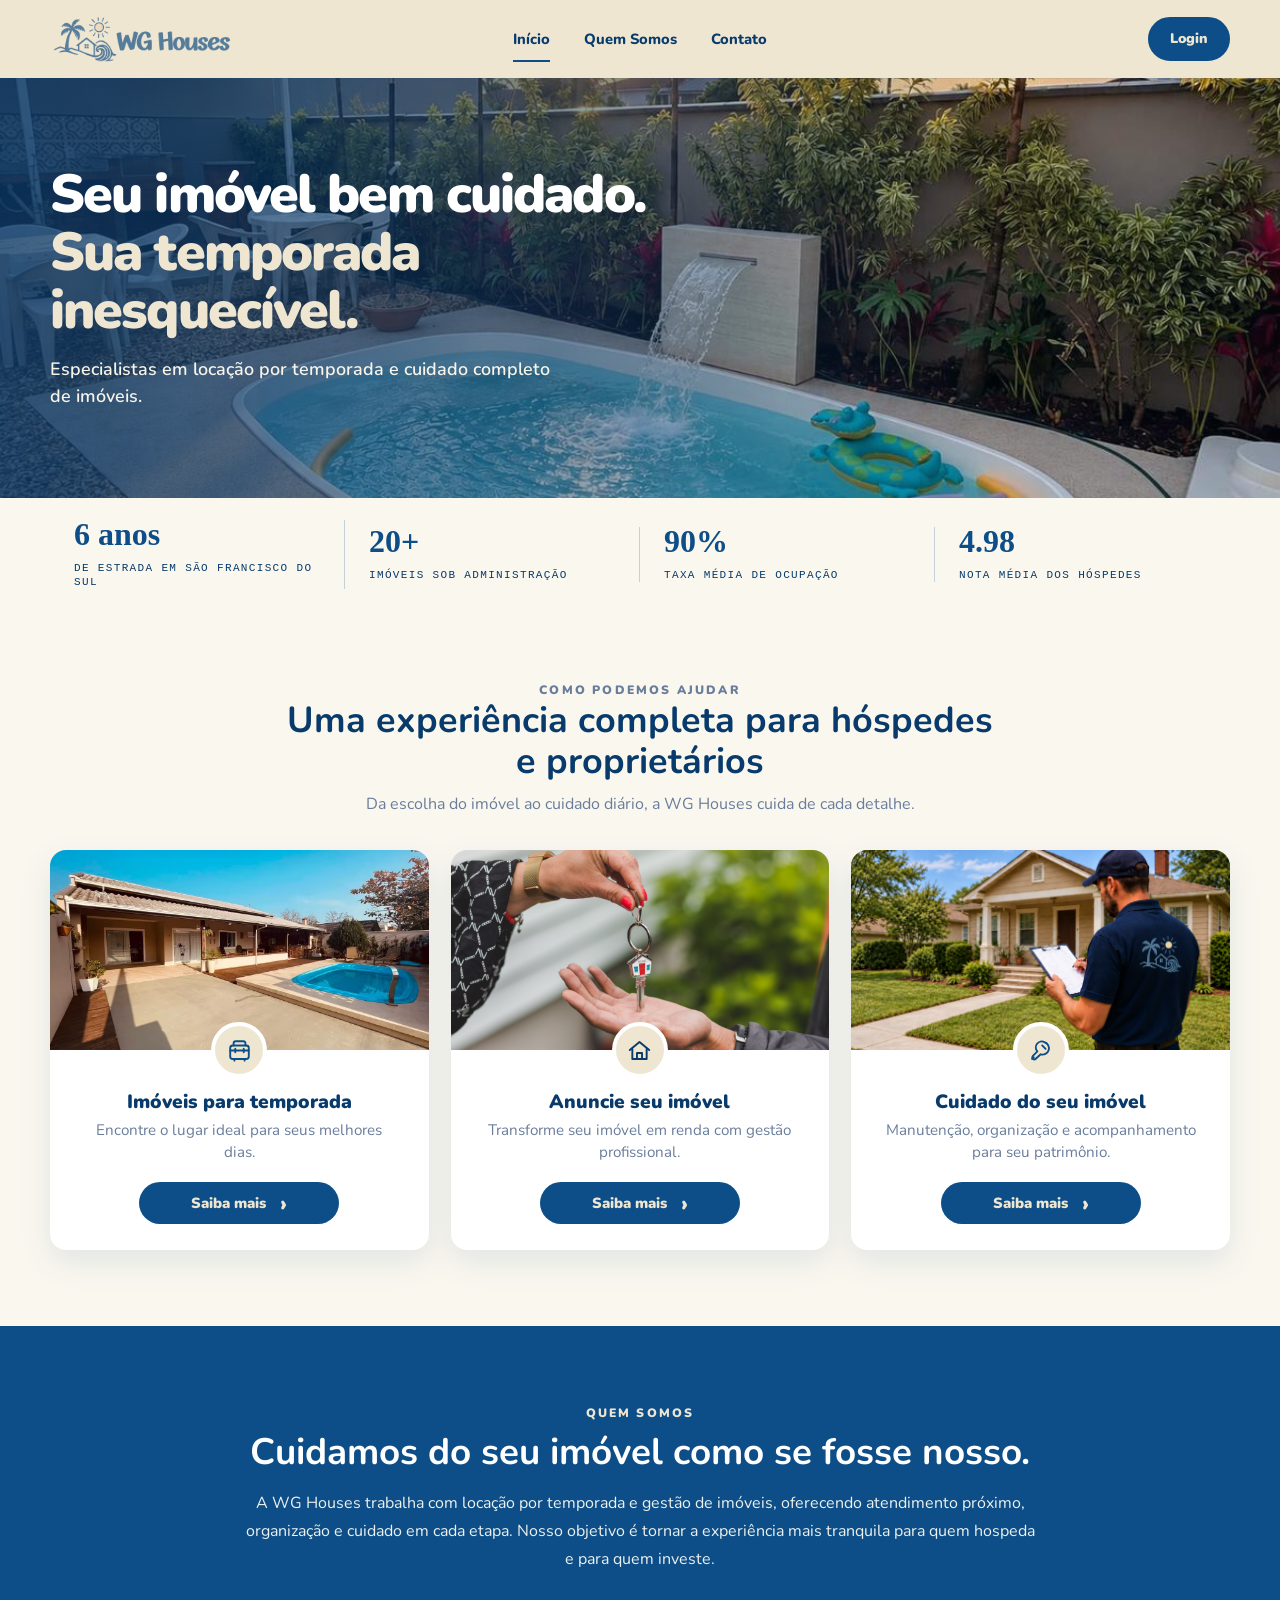
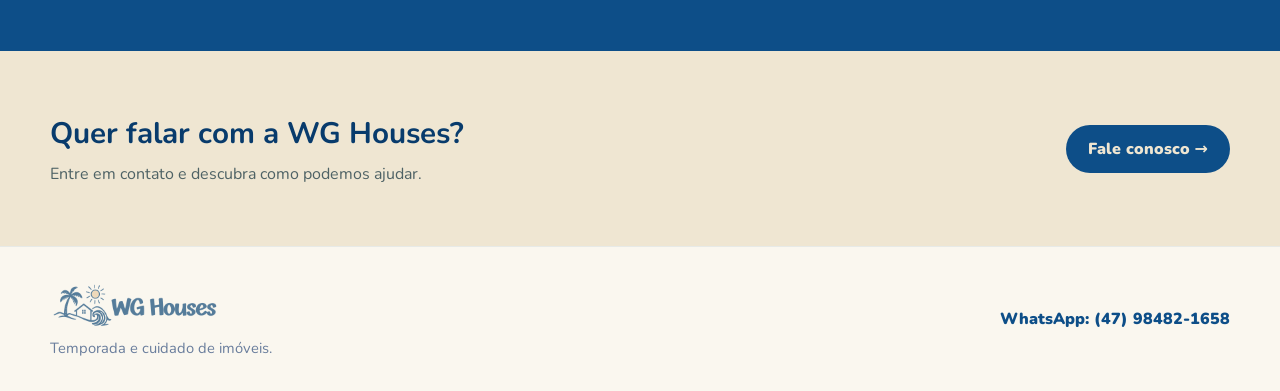
==== index.html @ 17100e2c "Ajusta indicadores da página inicial" ====
<!doctype html>
<html lang="pt-BR">
<head>
<meta charset="utf-8"><meta name="viewport" content="width=device-width, initial-scale=1">
<title>WG Houses | Temporada e cuidado de imóveis</title>
<meta name="description" content="Imóveis para temporada, gestão de locação e cuidado completo do seu imóvel.">
<link rel="icon" href="images/logo/favicon.png" type="image/png">
<link rel="preconnect" href="https://fonts.googleapis.com"><link rel="preconnect" href="https://fonts.gstatic.com" crossorigin>
<link href="https://fonts.googleapis.com/css2?family=Nunito:wght@400;600;700;800;900&display=swap" rel="stylesheet">
<style>
:root{--blue:#0d4e88;--blue-dark:#083b6c;--sand:#EFE6D2;--cream:#FAF7EF;--ink:#173552;--muted:#697d9c;--white:#fff;--header-h:78px;--wrap:1180px;--shadow:0 12px 32px rgba(13,78,136,.10)}
*{box-sizing:border-box}html{scroll-behavior:smooth;scroll-padding-top:var(--header-h)}body{margin:0;overflow-x:hidden;color:var(--ink);font-family:"Nunito",system-ui,sans-serif;font-size:16px;line-height:1.5;background:var(--cream)}a{color:inherit}img{max-width:100%}.wrap{width:min(var(--wrap),calc(100% - 48px));margin-inline:auto}
.header{position:fixed;inset:0 0 auto;z-index:50;height:var(--header-h);background:var(--sand);box-shadow:0 1px 0 rgba(13,78,136,.08)}.header-inner{height:100%;display:grid;grid-template-columns:1fr auto 1fr;align-items:center;gap:24px}.brand{display:inline-flex;align-items:center;width:190px;height:56px}.brand img{width:100%;height:100%;object-fit:contain;object-position:left center}.nav{height:100%;display:flex;align-items:center;gap:34px;font-size:.92rem;font-weight:800;color:var(--blue-dark)}.nav a{position:relative;display:flex;align-items:center;height:100%;text-decoration:none;white-space:nowrap}.nav a::after{content:"";position:absolute;left:50%;right:50%;bottom:16px;height:2px;background:var(--blue);transition:.25s ease}.nav a:hover::after,.nav a.active::after{left:0;right:0}.nav .nav-login{display:none}.login-link{justify-self:end;color:var(--sand);background:var(--blue);font-size:.88rem;font-weight:900;text-decoration:none;padding:9px 20px;border:2px solid var(--blue);border-radius:999px}.login-link:hover{background:var(--blue-dark);transform:translateY(-1px)}.menu-toggle{display:none;border:0;background:transparent;padding:10px}.menu-toggle span{display:block;width:24px;height:3px;margin:5px;border-radius:2px;background:var(--blue)}main{padding-top:var(--header-h)}
.hero{position:relative;min-height:420px;display:flex;align-items:center;background:url('images/home/hero-piscina.jpeg') center 55%/cover no-repeat}.hero-overlay{position:absolute;inset:0;background:linear-gradient(90deg,rgba(8,59,108,.78) 0%,rgba(8,59,108,.50) 42%,rgba(8,59,108,.08) 78%)}.hero-content{position:relative;z-index:1;padding:72px 0;color:var(--white)}.hero h1{margin:0;max-width:620px;font-size:clamp(2rem,1.35rem + 2.5vw,3.35rem);line-height:1.08;letter-spacing:-.035em;font-weight:900}.hero h1 span{color:var(--sand)}.hero p{margin:16px 0 0;max-width:510px;font-size:clamp(1rem,.92rem + .25vw,1.12rem);font-weight:600;color:#f8f4ea}
.stats{position:relative;z-index:2;background:var(--cream);color:var(--blue)}.stats-inner{display:grid;grid-template-columns:repeat(4,1fr);align-items:center}.stat{position:relative;padding:20px 24px 18px;text-align:left}.stat:not(:last-child)::after{content:"";position:absolute;right:0;top:22px;bottom:18px;width:1px;background:rgba(13,78,136,.22)}.stat strong{display:block;color:var(--blue);font-family:Georgia,serif;font-size:2rem;line-height:1.05}.stat span{display:block;margin-top:9px;color:var(--blue-dark);font-family:monospace;font-size:.69rem;line-height:1.3;letter-spacing:.12em;text-transform:uppercase}
.services{padding:64px 0 76px;background:var(--cream)}.section-heading{text-align:center;max-width:720px;margin:0 auto 34px}.eyebrow{margin:0 0 8px;color:var(--blue);font-size:.76rem;font-weight:900;text-transform:uppercase;letter-spacing:.18em}.section-heading h2{margin:0;color:var(--blue-dark);font-size:clamp(1.65rem,1.2rem + 1.4vw,2.25rem);line-height:1.15}.section-heading p{margin:10px auto 0;color:var(--muted);max-width:620px}.service-grid{display:grid;grid-template-columns:repeat(3,minmax(0,1fr));gap:22px}.service-card{position:relative;overflow:hidden;border-radius:16px;background:var(--white);box-shadow:var(--shadow);transition:.25s}.service-card:hover{transform:translateY(-4px);box-shadow:0 20px 48px rgba(13,78,136,.15)}.service-card>img{display:block;width:100%;height:200px;object-fit:cover}.service-icon{position:absolute;left:50%;top:200px;width:56px;height:56px;transform:translate(-50%,-50%);display:grid;place-items:center;color:var(--blue);background:var(--sand);border:4px solid var(--white);border-radius:50%}.service-icon.house{color:var(--blue-dark)}.service-icon svg{width:27px;height:27px;fill:none;stroke:currentColor;stroke-width:2.25;stroke-linecap:round;stroke-linejoin:round}.service-body{padding:40px 24px 26px;text-align:center}.service-body h3{margin:0 0 6px;color:var(--blue-dark);font-size:1.2rem;line-height:1.25;font-weight:900}.service-body p{min-height:44px;margin:0 auto 18px;max-width:320px;color:var(--muted);font-size:.95rem;line-height:1.4}.service-body a{width:min(200px,100%);margin:auto;display:flex;justify-content:center;align-items:center;gap:14px;padding:10px 20px;border-radius:999px;background:var(--blue);color:var(--sand);font-size:.92rem;font-weight:900;text-decoration:none}.service-body a:hover{background:var(--blue-dark)}.service-body a span{font-size:1.4rem;line-height:.7}
.about{padding:78px 0;background:var(--blue);color:var(--white)}.about-inner{width:min(800px,calc(100% - 48px));margin:auto;text-align:center}.about .eyebrow{color:var(--sand)}.about h2{margin:0 0 16px;font-size:clamp(1.6rem,1.1rem + 1.6vw,2.3rem);line-height:1.15}.about p:last-child{margin:0;font-size:1rem;line-height:1.75;color:#edf1ed}.cta{padding:60px 0;background:var(--sand)}.cta-inner{display:flex;align-items:center;justify-content:space-between;gap:30px}.cta h2{margin:0 0 7px;color:var(--blue-dark);font-size:clamp(1.4rem,1.05rem + 1vw,1.9rem)}.cta p{margin:0;color:#4e6265}.cta a{flex:0 0 auto;display:inline-flex;align-items:center;justify-content:center;padding:12px 22px;border-radius:999px;background:var(--blue);color:var(--sand);font-weight:900;text-decoration:none}.cta a:hover{background:var(--blue-dark)}footer{background:var(--cream);border-top:1px solid rgba(13,78,136,.08)}.footer-inner{display:flex;align-items:center;justify-content:space-between;gap:24px;padding:32px 0}footer img{display:block;width:170px;height:auto}footer p{margin:6px 0 0;font-size:.92rem;color:var(--muted)}.footer-phone{color:var(--blue);font-size:1rem;font-weight:900;text-decoration:none}
@media(max-width:980px){:root{--header-h:70px}.header-inner{grid-template-columns:1fr auto;gap:8px}.brand{width:160px;height:48px}.login-link{display:none}.menu-toggle{display:block;grid-column:2}.nav{position:fixed;left:14px;right:14px;top:calc(var(--header-h) + 6px);height:auto;display:none;flex-direction:column;align-items:stretch;gap:0;padding:8px;border-radius:14px;background:var(--sand);box-shadow:var(--shadow);font-size:1rem}.nav.open{display:flex}.nav a{height:auto;padding:13px 16px}.nav a::after{display:none}.nav .nav-login{display:flex;margin-top:6px;border-top:1px solid rgba(13,78,136,.12);color:var(--blue);font-weight:900}.hero{min-height:500px;align-items:flex-end;background-position:62% center}.hero-overlay{background:linear-gradient(180deg,rgba(8,59,108,.08),rgba(8,59,108,.84) 70%)}.hero-content{padding:0 0 42px}.stats-inner{grid-template-columns:repeat(2,1fr)}.stat:nth-child(2)::after{display:none}.service-grid{grid-template-columns:1fr;max-width:520px;margin-inline:auto}.service-card>img{height:220px}.service-icon{top:220px}.cta-inner{flex-direction:column;text-align:center}}
@media(max-width:580px){.wrap{width:calc(100% - 32px)}.brand{width:135px}.hero h1{font-size:2rem}.stats-inner{grid-template-columns:1fr 1fr}.stat{padding:14px 10px}.stat strong{font-size:1.55rem}.stat span{font-size:.58rem}.stat:nth-child(odd)::after{display:block}.stat:nth-child(even)::after{display:none}.services{padding:48px 0 56px}.about{padding:58px 0}.about-inner{width:calc(100% - 32px)}.footer-inner{flex-direction:column;text-align:center}}
</style>
</head>
<body>
<header class="header" id="inicio"><div class="header-inner wrap"><a class="brand" href="#inicio" aria-label="WG Houses — início"><img src="images/logo/logo-wg-houses.png" alt="WG Houses"></a><button class="menu-toggle" type="button" aria-expanded="false" aria-controls="menu-principal" aria-label="Abrir menu"><span></span><span></span><span></span></button><nav class="nav" id="menu-principal" aria-label="Navegação principal"><a class="active" href="#inicio">Início</a><a href="#quem-somos">Quem Somos</a><a href="#contato">Contato</a><a class="nav-login" href="login.html">Login</a></nav><a class="login-link" href="login.html">Login</a></div></header>
<main>
<section class="hero" aria-labelledby="hero-title"><div class="hero-overlay"></div><div class="hero-content wrap"><h1 id="hero-title">Seu imóvel bem cuidado.<br><span>Sua temporada inesquecível.</span></h1><p>Especialistas em locação por temporada e cuidado completo de imóveis.</p></div></section>
<section class="stats" aria-label="Indicadores da WG Houses"><div class="stats-inner wrap"><div class="stat"><strong>6 anos</strong><span>De estrada em São Francisco do Sul</span></div><div class="stat"><strong>20+</strong><span>Imóveis sob administração</span></div><div class="stat"><strong>90%</strong><span>Taxa média de ocupação</span></div><div class="stat"><strong>4.98</strong><span>Nota média dos hóspedes</span></div></div></section>
<section class="services" id="imoveis" aria-label="Serviços WG Houses"><div class="section-heading"><p class="eyebrow">Como podemos ajudar</p><h2>Uma experiência completa para hóspedes e proprietários</h2><p>Da escolha do imóvel ao cuidado diário, a WG Houses cuida de cada detalhe.</p></div><div class="service-grid wrap">
<article class="service-card"><img src="images/home/imovel-temporada.jpg" alt="Casa com piscina disponível para temporada"><div class="service-icon"><svg viewBox="0 0 32 32"><path d="M9 10V7.5A2.5 2.5 0 0 1 11.5 5h9A2.5 2.5 0 0 1 23 7.5V10"/><rect x="5" y="10" width="22" height="16" rx="3"/><path d="M5 16h22M11 14v4M21 14v4M10 26v2M22 26v2"/></svg></div><div class="service-body"><h3>Imóveis para temporada</h3><p>Encontre o lugar ideal para seus melhores dias.</p><a href="https://wa.me/5547984821658?text=Ol%C3%A1%2C%20quero%20conhecer%20os%20im%C3%B3veis%20dispon%C3%ADveis%20para%20temporada." target="_blank" rel="noopener">Saiba mais <span>›</span></a></div></article>
<article class="service-card"><img src="images/home/anuncie-imovel.jpg" alt="Entrega das chaves de um imóvel"><div class="service-icon house"><svg viewBox="0 0 32 32"><path d="M4.5 15.5 16 6l11.5 9.5"/><path d="M7.5 14v12h17V14M13 26v-7h6v7"/></svg></div><div class="service-body"><h3>Anuncie seu imóvel</h3><p>Transforme seu imóvel em renda com gestão profissional.</p><a href="https://wa.me/5547984821658?text=Ol%C3%A1%2C%20quero%20anunciar%20meu%20im%C3%B3vel%20com%20a%20WG%20Houses." target="_blank" rel="noopener">Saiba mais <span>›</span></a></div></article>
<article class="service-card"><img src="images/home/cuidado-imovel.png" alt="Profissional realizando a vistoria de um imóvel"><div class="service-icon"><svg viewBox="0 0 32 32"><path d="M20.8 6.2a7 7 0 0 0-8.5 10.9L7 22.4a2.4 2.4 0 0 0 3.4 3.4l5.8-5.3a7 7 0 0 0 4.6-14.3Z"/><path d="m18 10 4 4M8 24l-2 2"/></svg></div><div class="service-body"><h3>Cuidado do seu imóvel</h3><p>Manutenção, organização e acompanhamento para seu patrimônio.</p><a href="https://wa.me/5547984821658?text=Ol%C3%A1%2C%20quero%20saber%20mais%20sobre%20a%20gest%C3%A3o%20do%20meu%20im%C3%B3vel." target="_blank" rel="noopener">Saiba mais <span>›</span></a></div></article>
</div></section>
<section class="about" id="quem-somos" aria-labelledby="about-title"><div class="about-inner"><p class="eyebrow">Quem somos</p><h2 id="about-title">Cuidamos do seu imóvel como se fosse nosso.</h2><p>A WG Houses trabalha com locação por temporada e gestão de imóveis, oferecendo atendimento próximo, organização e cuidado em cada etapa. Nosso objetivo é tornar a experiência mais tranquila para quem hospeda e para quem investe.</p></div></section>
<section class="cta" id="contato" aria-labelledby="cta-title"><div class="cta-inner wrap"><div><h2 id="cta-title">Quer falar com a WG Houses?</h2><p>Entre em contato e descubra como podemos ajudar.</p></div><a href="https://wa.me/5547984821658?text=Ol%C3%A1%2C%20quero%20falar%20com%20a%20WG%20Houses." target="_blank" rel="noopener">Fale conosco →</a></div></section>
</main>
<footer><div class="footer-inner wrap"><div><img src="images/logo/logo-wg-houses.png" alt="WG Houses"><p>Temporada e cuidado de imóveis.</p></div><a class="footer-phone" href="https://wa.me/5547984821658" target="_blank" rel="noopener">WhatsApp: (47) 98482-1658</a></div></footer>
<script>const menuButton=document.querySelector('.menu-toggle'),nav=document.querySelector('.nav');if(menuButton&&nav){menuButton.addEventListener('click',()=>{const open=nav.classList.toggle('open');menuButton.setAttribute('aria-expanded',String(open))});nav.querySelectorAll('a').forEach(link=>link.addEventListener('click',()=>{nav.classList.remove('open');menuButton.setAttribute('aria-expanded','false')}))}</script>
</body>
</html>
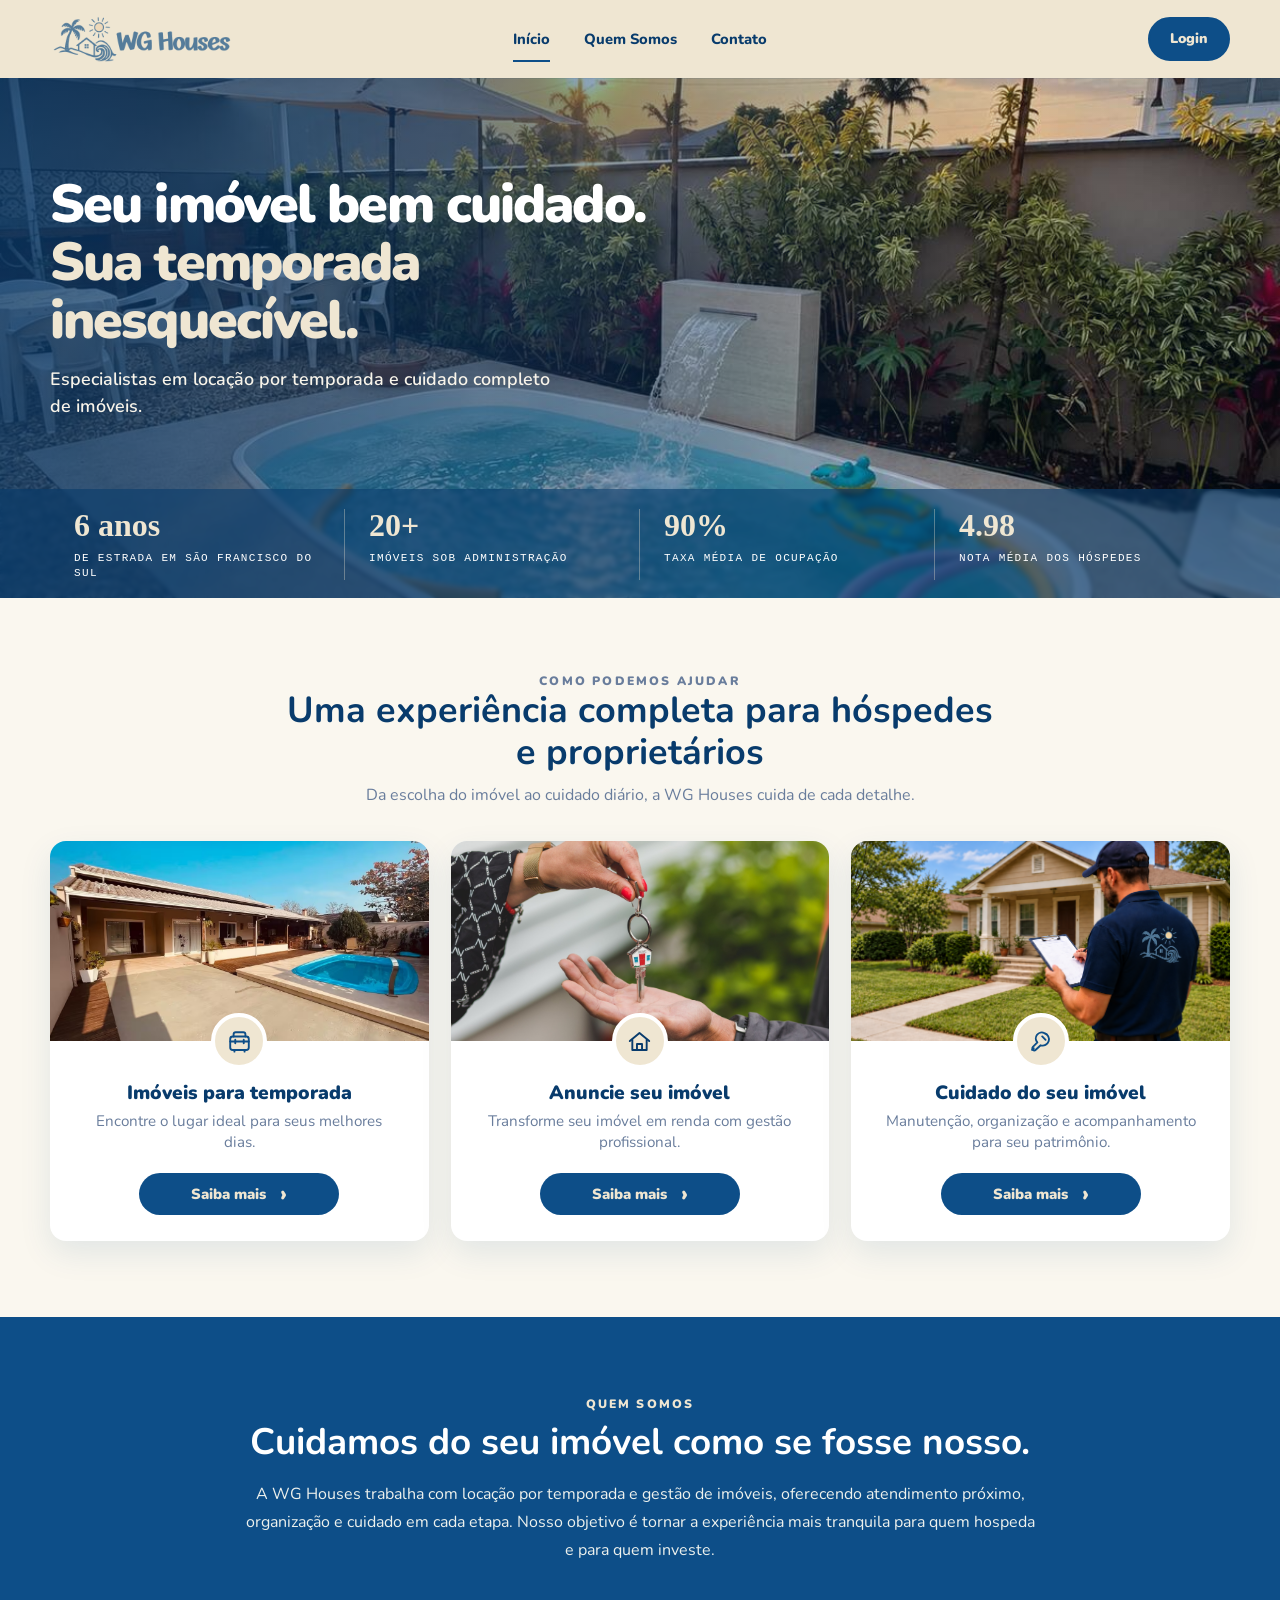
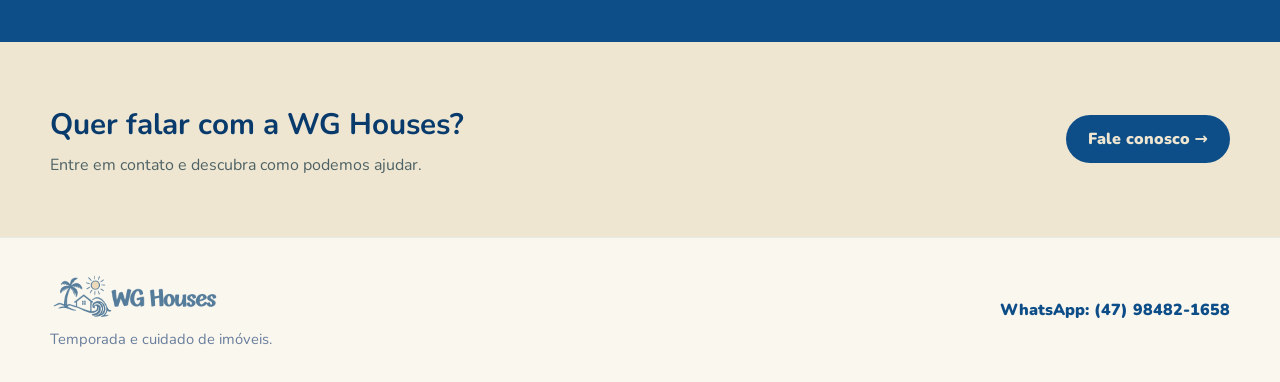
==== commit d0007865: "Coloca indicadores sobre a foto principal" ====
--- a/index.html
+++ b/index.html
@@ -11,19 +11,18 @@
 :root{--blue:#0d4e88;--blue-dark:#083b6c;--sand:#EFE6D2;--cream:#FAF7EF;--ink:#173552;--muted:#697d9c;--white:#fff;--header-h:78px;--wrap:1180px;--shadow:0 12px 32px rgba(13,78,136,.10)}
 *{box-sizing:border-box}html{scroll-behavior:smooth;scroll-padding-top:var(--header-h)}body{margin:0;overflow-x:hidden;color:var(--ink);font-family:"Nunito",system-ui,sans-serif;font-size:16px;line-height:1.5;background:var(--cream)}a{color:inherit}img{max-width:100%}.wrap{width:min(var(--wrap),calc(100% - 48px));margin-inline:auto}
 .header{position:fixed;inset:0 0 auto;z-index:50;height:var(--header-h);background:var(--sand);box-shadow:0 1px 0 rgba(13,78,136,.08)}.header-inner{height:100%;display:grid;grid-template-columns:1fr auto 1fr;align-items:center;gap:24px}.brand{display:inline-flex;align-items:center;width:190px;height:56px}.brand img{width:100%;height:100%;object-fit:contain;object-position:left center}.nav{height:100%;display:flex;align-items:center;gap:34px;font-size:.92rem;font-weight:800;color:var(--blue-dark)}.nav a{position:relative;display:flex;align-items:center;height:100%;text-decoration:none;white-space:nowrap}.nav a::after{content:"";position:absolute;left:50%;right:50%;bottom:16px;height:2px;background:var(--blue);transition:.25s ease}.nav a:hover::after,.nav a.active::after{left:0;right:0}.nav .nav-login{display:none}.login-link{justify-self:end;color:var(--sand);background:var(--blue);font-size:.88rem;font-weight:900;text-decoration:none;padding:9px 20px;border:2px solid var(--blue);border-radius:999px}.login-link:hover{background:var(--blue-dark);transform:translateY(-1px)}.menu-toggle{display:none;border:0;background:transparent;padding:10px}.menu-toggle span{display:block;width:24px;height:3px;margin:5px;border-radius:2px;background:var(--blue)}main{padding-top:var(--header-h)}
-.hero{position:relative;min-height:420px;display:flex;align-items:center;background:url('images/home/hero-piscina.jpeg') center 55%/cover no-repeat}.hero-overlay{position:absolute;inset:0;background:linear-gradient(90deg,rgba(8,59,108,.78) 0%,rgba(8,59,108,.50) 42%,rgba(8,59,108,.08) 78%)}.hero-content{position:relative;z-index:1;padding:72px 0;color:var(--white)}.hero h1{margin:0;max-width:620px;font-size:clamp(2rem,1.35rem + 2.5vw,3.35rem);line-height:1.08;letter-spacing:-.035em;font-weight:900}.hero h1 span{color:var(--sand)}.hero p{margin:16px 0 0;max-width:510px;font-size:clamp(1rem,.92rem + .25vw,1.12rem);font-weight:600;color:#f8f4ea}
-.stats{position:relative;z-index:2;background:var(--cream);color:var(--blue)}.stats-inner{display:grid;grid-template-columns:repeat(4,1fr);align-items:center}.stat{position:relative;padding:20px 24px 18px;text-align:left}.stat:not(:last-child)::after{content:"";position:absolute;right:0;top:22px;bottom:18px;width:1px;background:rgba(13,78,136,.22)}.stat strong{display:block;color:var(--blue);font-family:Georgia,serif;font-size:2rem;line-height:1.05}.stat span{display:block;margin-top:9px;color:var(--blue-dark);font-family:monospace;font-size:.69rem;line-height:1.3;letter-spacing:.12em;text-transform:uppercase}
+.hero{position:relative;min-height:520px;display:flex;align-items:center;background:url('images/home/hero-piscina.jpeg') center 55%/cover no-repeat}.hero-overlay{position:absolute;inset:0;background:linear-gradient(90deg,rgba(8,59,108,.78) 0%,rgba(8,59,108,.50) 42%,rgba(8,59,108,.12) 78%)}.hero-content{position:relative;z-index:2;padding:70px 0 150px;color:var(--white)}.hero h1{margin:0;max-width:620px;font-size:clamp(2rem,1.35rem + 2.5vw,3.35rem);line-height:1.08;letter-spacing:-.035em;font-weight:900}.hero h1 span{color:var(--sand)}.hero p{margin:16px 0 0;max-width:510px;font-size:clamp(1rem,.92rem + .25vw,1.12rem);font-weight:600;color:#f8f4ea}
+.stats{position:absolute;z-index:3;left:0;right:0;bottom:0;background:rgba(8,59,108,.58);color:var(--white);backdrop-filter:blur(2px)}.stats-inner{display:grid;grid-template-columns:repeat(4,1fr);align-items:stretch}.stat{position:relative;padding:20px 24px 18px;text-align:left}.stat:not(:last-child)::after{content:"";position:absolute;right:0;top:20px;bottom:18px;width:1px;background:rgba(239,230,210,.35)}.stat strong{display:block;color:var(--sand);font-family:Georgia,serif;font-size:2rem;line-height:1.05}.stat span{display:block;margin-top:9px;color:#fff;font-family:monospace;font-size:.69rem;line-height:1.3;letter-spacing:.12em;text-transform:uppercase}
 .services{padding:64px 0 76px;background:var(--cream)}.section-heading{text-align:center;max-width:720px;margin:0 auto 34px}.eyebrow{margin:0 0 8px;color:var(--blue);font-size:.76rem;font-weight:900;text-transform:uppercase;letter-spacing:.18em}.section-heading h2{margin:0;color:var(--blue-dark);font-size:clamp(1.65rem,1.2rem + 1.4vw,2.25rem);line-height:1.15}.section-heading p{margin:10px auto 0;color:var(--muted);max-width:620px}.service-grid{display:grid;grid-template-columns:repeat(3,minmax(0,1fr));gap:22px}.service-card{position:relative;overflow:hidden;border-radius:16px;background:var(--white);box-shadow:var(--shadow);transition:.25s}.service-card:hover{transform:translateY(-4px);box-shadow:0 20px 48px rgba(13,78,136,.15)}.service-card>img{display:block;width:100%;height:200px;object-fit:cover}.service-icon{position:absolute;left:50%;top:200px;width:56px;height:56px;transform:translate(-50%,-50%);display:grid;place-items:center;color:var(--blue);background:var(--sand);border:4px solid var(--white);border-radius:50%}.service-icon.house{color:var(--blue-dark)}.service-icon svg{width:27px;height:27px;fill:none;stroke:currentColor;stroke-width:2.25;stroke-linecap:round;stroke-linejoin:round}.service-body{padding:40px 24px 26px;text-align:center}.service-body h3{margin:0 0 6px;color:var(--blue-dark);font-size:1.2rem;line-height:1.25;font-weight:900}.service-body p{min-height:44px;margin:0 auto 18px;max-width:320px;color:var(--muted);font-size:.95rem;line-height:1.4}.service-body a{width:min(200px,100%);margin:auto;display:flex;justify-content:center;align-items:center;gap:14px;padding:10px 20px;border-radius:999px;background:var(--blue);color:var(--sand);font-size:.92rem;font-weight:900;text-decoration:none}.service-body a:hover{background:var(--blue-dark)}.service-body a span{font-size:1.4rem;line-height:.7}
 .about{padding:78px 0;background:var(--blue);color:var(--white)}.about-inner{width:min(800px,calc(100% - 48px));margin:auto;text-align:center}.about .eyebrow{color:var(--sand)}.about h2{margin:0 0 16px;font-size:clamp(1.6rem,1.1rem + 1.6vw,2.3rem);line-height:1.15}.about p:last-child{margin:0;font-size:1rem;line-height:1.75;color:#edf1ed}.cta{padding:60px 0;background:var(--sand)}.cta-inner{display:flex;align-items:center;justify-content:space-between;gap:30px}.cta h2{margin:0 0 7px;color:var(--blue-dark);font-size:clamp(1.4rem,1.05rem + 1vw,1.9rem)}.cta p{margin:0;color:#4e6265}.cta a{flex:0 0 auto;display:inline-flex;align-items:center;justify-content:center;padding:12px 22px;border-radius:999px;background:var(--blue);color:var(--sand);font-weight:900;text-decoration:none}.cta a:hover{background:var(--blue-dark)}footer{background:var(--cream);border-top:1px solid rgba(13,78,136,.08)}.footer-inner{display:flex;align-items:center;justify-content:space-between;gap:24px;padding:32px 0}footer img{display:block;width:170px;height:auto}footer p{margin:6px 0 0;font-size:.92rem;color:var(--muted)}.footer-phone{color:var(--blue);font-size:1rem;font-weight:900;text-decoration:none}
-@media(max-width:980px){:root{--header-h:70px}.header-inner{grid-template-columns:1fr auto;gap:8px}.brand{width:160px;height:48px}.login-link{display:none}.menu-toggle{display:block;grid-column:2}.nav{position:fixed;left:14px;right:14px;top:calc(var(--header-h) + 6px);height:auto;display:none;flex-direction:column;align-items:stretch;gap:0;padding:8px;border-radius:14px;background:var(--sand);box-shadow:var(--shadow);font-size:1rem}.nav.open{display:flex}.nav a{height:auto;padding:13px 16px}.nav a::after{display:none}.nav .nav-login{display:flex;margin-top:6px;border-top:1px solid rgba(13,78,136,.12);color:var(--blue);font-weight:900}.hero{min-height:500px;align-items:flex-end;background-position:62% center}.hero-overlay{background:linear-gradient(180deg,rgba(8,59,108,.08),rgba(8,59,108,.84) 70%)}.hero-content{padding:0 0 42px}.stats-inner{grid-template-columns:repeat(2,1fr)}.stat:nth-child(2)::after{display:none}.service-grid{grid-template-columns:1fr;max-width:520px;margin-inline:auto}.service-card>img{height:220px}.service-icon{top:220px}.cta-inner{flex-direction:column;text-align:center}}
-@media(max-width:580px){.wrap{width:calc(100% - 32px)}.brand{width:135px}.hero h1{font-size:2rem}.stats-inner{grid-template-columns:1fr 1fr}.stat{padding:14px 10px}.stat strong{font-size:1.55rem}.stat span{font-size:.58rem}.stat:nth-child(odd)::after{display:block}.stat:nth-child(even)::after{display:none}.services{padding:48px 0 56px}.about{padding:58px 0}.about-inner{width:calc(100% - 32px)}.footer-inner{flex-direction:column;text-align:center}}
+@media(max-width:980px){:root{--header-h:70px}.header-inner{grid-template-columns:1fr auto;gap:8px}.brand{width:160px;height:48px}.login-link{display:none}.menu-toggle{display:block;grid-column:2}.nav{position:fixed;left:14px;right:14px;top:calc(var(--header-h) + 6px);height:auto;display:none;flex-direction:column;align-items:stretch;gap:0;padding:8px;border-radius:14px;background:var(--sand);box-shadow:var(--shadow);font-size:1rem}.nav.open{display:flex}.nav a{height:auto;padding:13px 16px}.nav a::after{display:none}.nav .nav-login{display:flex;margin-top:6px;border-top:1px solid rgba(13,78,136,.12);color:var(--blue);font-weight:900}.hero{min-height:560px;align-items:flex-end;background-position:62% center}.hero-overlay{background:linear-gradient(180deg,rgba(8,59,108,.08),rgba(8,59,108,.84) 70%)}.hero-content{padding:0 0 150px}.stats-inner{grid-template-columns:repeat(2,1fr)}.stat:nth-child(2)::after{display:none}.service-grid{grid-template-columns:1fr;max-width:520px;margin-inline:auto}.service-card>img{height:220px}.service-icon{top:220px}.cta-inner{flex-direction:column;text-align:center}}
+@media(max-width:580px){.wrap{width:calc(100% - 32px)}.brand{width:135px}.hero h1{font-size:2rem}.hero-content{padding-bottom:165px}.stats-inner{grid-template-columns:1fr 1fr}.stat{padding:14px 10px}.stat strong{font-size:1.55rem}.stat span{font-size:.58rem}.stat:nth-child(odd)::after{display:block}.stat:nth-child(even)::after{display:none}.services{padding:48px 0 56px}.about{padding:58px 0}.about-inner{width:calc(100% - 32px)}.footer-inner{flex-direction:column;text-align:center}}
 </style>
 </head>
 <body>
 <header class="header" id="inicio"><div class="header-inner wrap"><a class="brand" href="#inicio" aria-label="WG Houses — início"><img src="images/logo/logo-wg-houses.png" alt="WG Houses"></a><button class="menu-toggle" type="button" aria-expanded="false" aria-controls="menu-principal" aria-label="Abrir menu"><span></span><span></span><span></span></button><nav class="nav" id="menu-principal" aria-label="Navegação principal"><a class="active" href="#inicio">Início</a><a href="#quem-somos">Quem Somos</a><a href="#contato">Contato</a><a class="nav-login" href="login.html">Login</a></nav><a class="login-link" href="login.html">Login</a></div></header>
 <main>
-<section class="hero" aria-labelledby="hero-title"><div class="hero-overlay"></div><div class="hero-content wrap"><h1 id="hero-title">Seu imóvel bem cuidado.<br><span>Sua temporada inesquecível.</span></h1><p>Especialistas em locação por temporada e cuidado completo de imóveis.</p></div></section>
-<section class="stats" aria-label="Indicadores da WG Houses"><div class="stats-inner wrap"><div class="stat"><strong>6 anos</strong><span>De estrada em São Francisco do Sul</span></div><div class="stat"><strong>20+</strong><span>Imóveis sob administração</span></div><div class="stat"><strong>90%</strong><span>Taxa média de ocupação</span></div><div class="stat"><strong>4.98</strong><span>Nota média dos hóspedes</span></div></div></section>
+<section class="hero" aria-labelledby="hero-title"><div class="hero-overlay"></div><div class="hero-content wrap"><h1 id="hero-title">Seu imóvel bem cuidado.<br><span>Sua temporada inesquecível.</span></h1><p>Especialistas em locação por temporada e cuidado completo de imóveis.</p></div><section class="stats" aria-label="Indicadores da WG Houses"><div class="stats-inner wrap"><div class="stat"><strong>6 anos</strong><span>De estrada em São Francisco do Sul</span></div><div class="stat"><strong>20+</strong><span>Imóveis sob administração</span></div><div class="stat"><strong>90%</strong><span>Taxa média de ocupação</span></div><div class="stat"><strong>4.98</strong><span>Nota média dos hóspedes</span></div></div></section></section>
 <section class="services" id="imoveis" aria-label="Serviços WG Houses"><div class="section-heading"><p class="eyebrow">Como podemos ajudar</p><h2>Uma experiência completa para hóspedes e proprietários</h2><p>Da escolha do imóvel ao cuidado diário, a WG Houses cuida de cada detalhe.</p></div><div class="service-grid wrap">
 <article class="service-card"><img src="images/home/imovel-temporada.jpg" alt="Casa com piscina disponível para temporada"><div class="service-icon"><svg viewBox="0 0 32 32"><path d="M9 10V7.5A2.5 2.5 0 0 1 11.5 5h9A2.5 2.5 0 0 1 23 7.5V10"/><rect x="5" y="10" width="22" height="16" rx="3"/><path d="M5 16h22M11 14v4M21 14v4M10 26v2M22 26v2"/></svg></div><div class="service-body"><h3>Imóveis para temporada</h3><p>Encontre o lugar ideal para seus melhores dias.</p><a href="https://wa.me/5547984821658?text=Ol%C3%A1%2C%20quero%20conhecer%20os%20im%C3%B3veis%20dispon%C3%ADveis%20para%20temporada." target="_blank" rel="noopener">Saiba mais <span>›</span></a></div></article>
 <article class="service-card"><img src="images/home/anuncie-imovel.jpg" alt="Entrega das chaves de um imóvel"><div class="service-icon house"><svg viewBox="0 0 32 32"><path d="M4.5 15.5 16 6l11.5 9.5"/><path d="M7.5 14v12h17V14M13 26v-7h6v7"/></svg></div><div class="service-body"><h3>Anuncie seu imóvel</h3><p>Transforme seu imóvel em renda com gestão profissional.</p><a href="https://wa.me/5547984821658?text=Ol%C3%A1%2C%20quero%20anunciar%20meu%20im%C3%B3vel%20com%20a%20WG%20Houses." target="_blank" rel="noopener">Saiba mais <span>›</span></a></div></article>
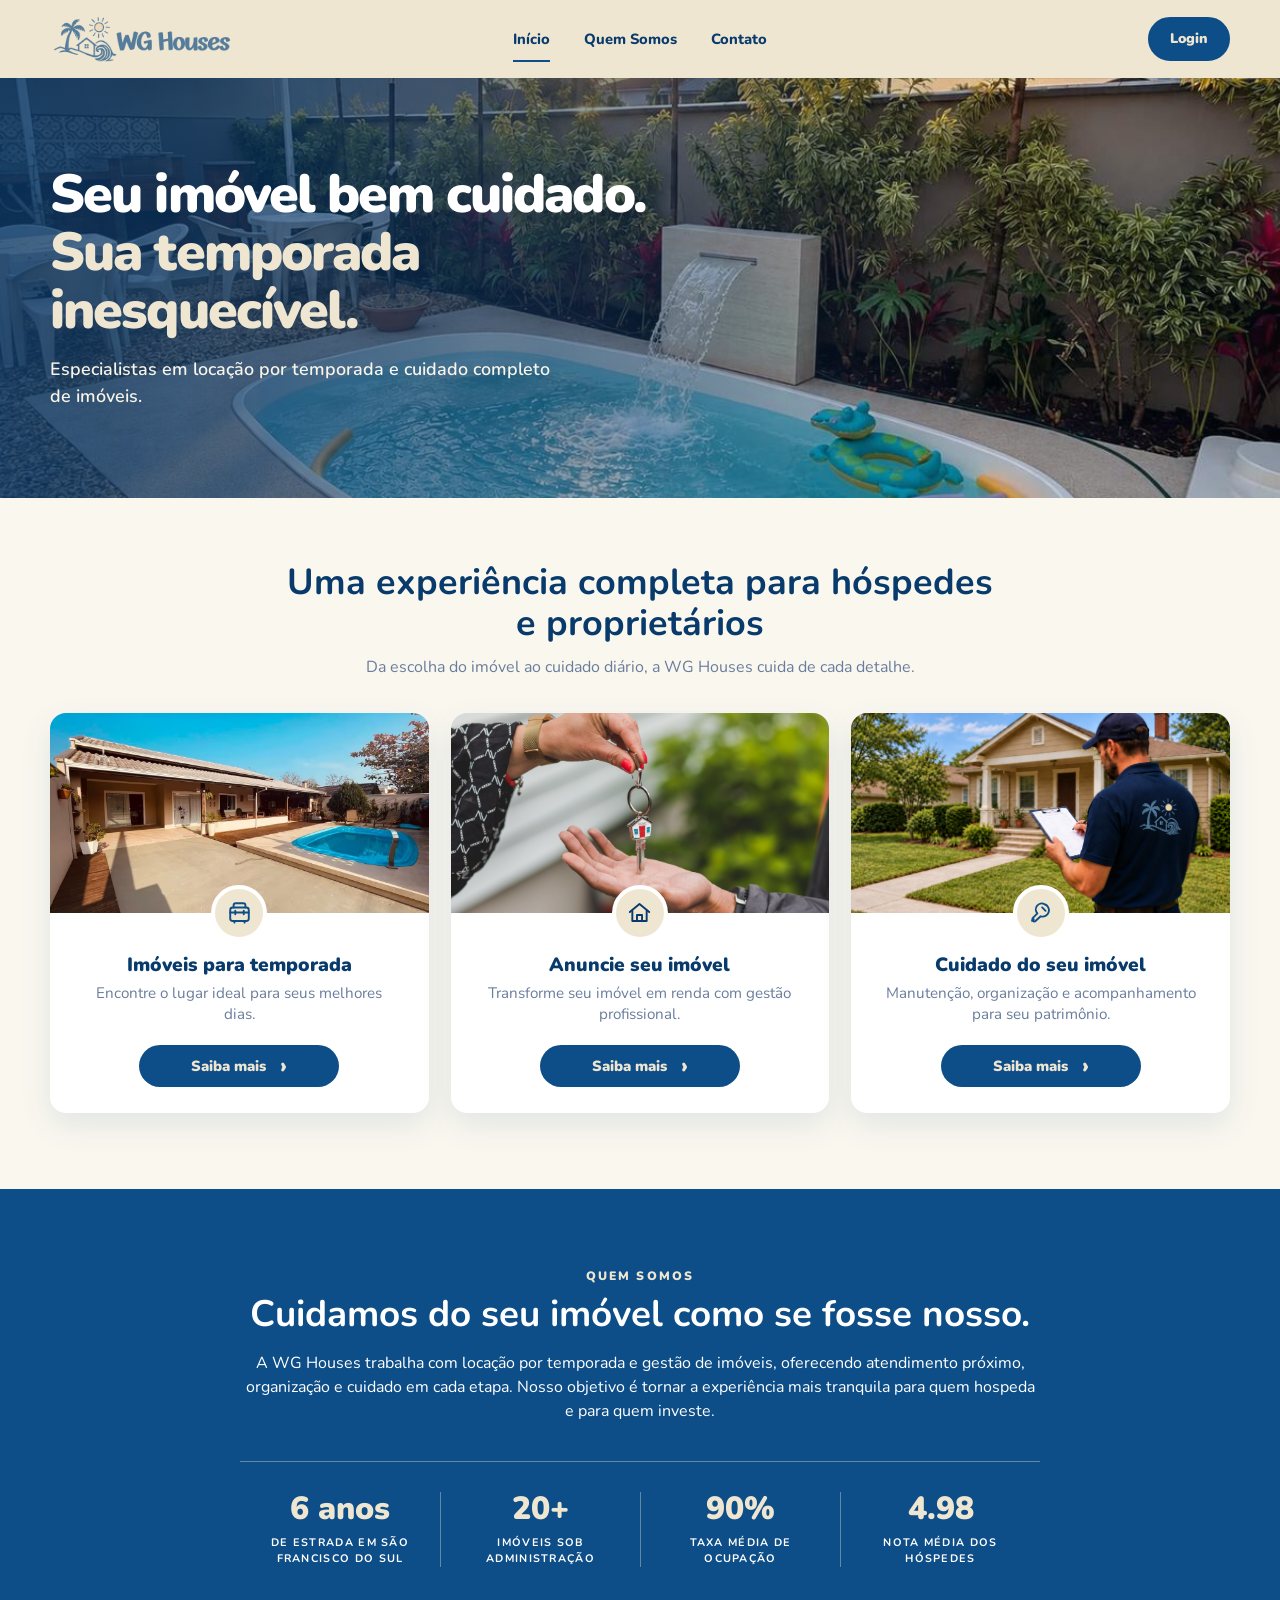
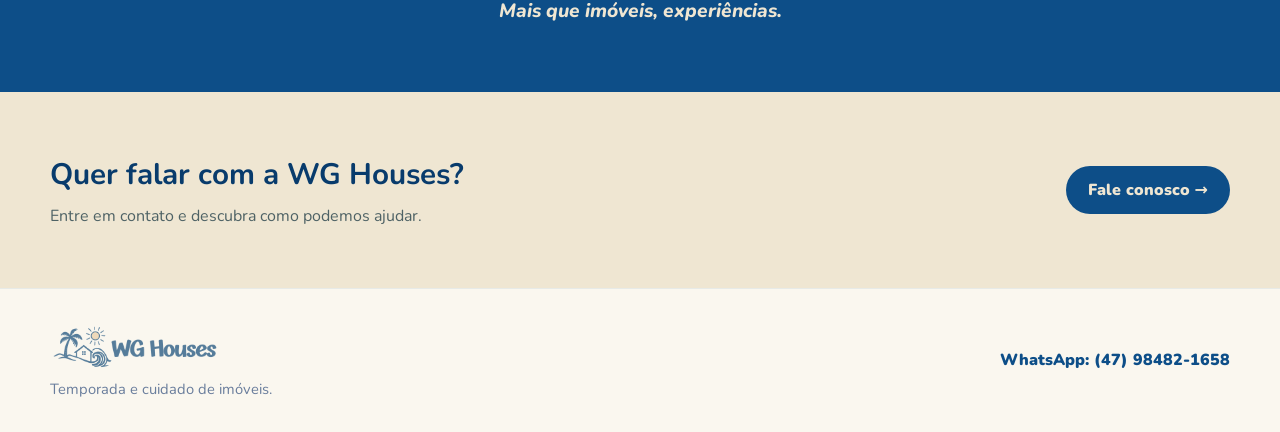
==== commit 391971e5: "Move indicadores para a seção Quem Somos" ====
--- a/index.html
+++ b/index.html
@@ -10,28 +10,23 @@
 <style>
 :root{--blue:#0d4e88;--blue-dark:#083b6c;--sand:#EFE6D2;--cream:#FAF7EF;--ink:#173552;--muted:#697d9c;--white:#fff;--header-h:78px;--wrap:1180px;--shadow:0 12px 32px rgba(13,78,136,.10)}
 *{box-sizing:border-box}html{scroll-behavior:smooth;scroll-padding-top:var(--header-h)}body{margin:0;overflow-x:hidden;color:var(--ink);font-family:"Nunito",system-ui,sans-serif;font-size:16px;line-height:1.5;background:var(--cream)}a{color:inherit}img{max-width:100%}.wrap{width:min(var(--wrap),calc(100% - 48px));margin-inline:auto}
-.header{position:fixed;inset:0 0 auto;z-index:50;height:var(--header-h);background:var(--sand);box-shadow:0 1px 0 rgba(13,78,136,.08)}.header-inner{height:100%;display:grid;grid-template-columns:1fr auto 1fr;align-items:center;gap:24px}.brand{display:inline-flex;align-items:center;width:190px;height:56px}.brand img{width:100%;height:100%;object-fit:contain;object-position:left center}.nav{height:100%;display:flex;align-items:center;gap:34px;font-size:.92rem;font-weight:800;color:var(--blue-dark)}.nav a{position:relative;display:flex;align-items:center;height:100%;text-decoration:none;white-space:nowrap}.nav a::after{content:"";position:absolute;left:50%;right:50%;bottom:16px;height:2px;background:var(--blue);transition:.25s ease}.nav a:hover::after,.nav a.active::after{left:0;right:0}.nav .nav-login{display:none}.login-link{justify-self:end;color:var(--sand);background:var(--blue);font-size:.88rem;font-weight:900;text-decoration:none;padding:9px 20px;border:2px solid var(--blue);border-radius:999px}.login-link:hover{background:var(--blue-dark);transform:translateY(-1px)}.menu-toggle{display:none;border:0;background:transparent;padding:10px}.menu-toggle span{display:block;width:24px;height:3px;margin:5px;border-radius:2px;background:var(--blue)}main{padding-top:var(--header-h)}
-.hero{position:relative;min-height:520px;display:flex;align-items:center;background:url('images/home/hero-piscina.jpeg') center 55%/cover no-repeat}.hero-overlay{position:absolute;inset:0;background:linear-gradient(90deg,rgba(8,59,108,.78) 0%,rgba(8,59,108,.50) 42%,rgba(8,59,108,.12) 78%)}.hero-content{position:relative;z-index:2;padding:70px 0 150px;color:var(--white)}.hero h1{margin:0;max-width:620px;font-size:clamp(2rem,1.35rem + 2.5vw,3.35rem);line-height:1.08;letter-spacing:-.035em;font-weight:900}.hero h1 span{color:var(--sand)}.hero p{margin:16px 0 0;max-width:510px;font-size:clamp(1rem,.92rem + .25vw,1.12rem);font-weight:600;color:#f8f4ea}
-.stats{position:absolute;z-index:3;left:0;right:0;bottom:0;background:rgba(8,59,108,.58);color:var(--white);backdrop-filter:blur(2px)}.stats-inner{display:grid;grid-template-columns:repeat(4,1fr);align-items:stretch}.stat{position:relative;padding:20px 24px 18px;text-align:left}.stat:not(:last-child)::after{content:"";position:absolute;right:0;top:20px;bottom:18px;width:1px;background:rgba(239,230,210,.35)}.stat strong{display:block;color:var(--sand);font-family:Georgia,serif;font-size:2rem;line-height:1.05}.stat span{display:block;margin-top:9px;color:#fff;font-family:monospace;font-size:.69rem;line-height:1.3;letter-spacing:.12em;text-transform:uppercase}
-.services{padding:64px 0 76px;background:var(--cream)}.section-heading{text-align:center;max-width:720px;margin:0 auto 34px}.eyebrow{margin:0 0 8px;color:var(--blue);font-size:.76rem;font-weight:900;text-transform:uppercase;letter-spacing:.18em}.section-heading h2{margin:0;color:var(--blue-dark);font-size:clamp(1.65rem,1.2rem + 1.4vw,2.25rem);line-height:1.15}.section-heading p{margin:10px auto 0;color:var(--muted);max-width:620px}.service-grid{display:grid;grid-template-columns:repeat(3,minmax(0,1fr));gap:22px}.service-card{position:relative;overflow:hidden;border-radius:16px;background:var(--white);box-shadow:var(--shadow);transition:.25s}.service-card:hover{transform:translateY(-4px);box-shadow:0 20px 48px rgba(13,78,136,.15)}.service-card>img{display:block;width:100%;height:200px;object-fit:cover}.service-icon{position:absolute;left:50%;top:200px;width:56px;height:56px;transform:translate(-50%,-50%);display:grid;place-items:center;color:var(--blue);background:var(--sand);border:4px solid var(--white);border-radius:50%}.service-icon.house{color:var(--blue-dark)}.service-icon svg{width:27px;height:27px;fill:none;stroke:currentColor;stroke-width:2.25;stroke-linecap:round;stroke-linejoin:round}.service-body{padding:40px 24px 26px;text-align:center}.service-body h3{margin:0 0 6px;color:var(--blue-dark);font-size:1.2rem;line-height:1.25;font-weight:900}.service-body p{min-height:44px;margin:0 auto 18px;max-width:320px;color:var(--muted);font-size:.95rem;line-height:1.4}.service-body a{width:min(200px,100%);margin:auto;display:flex;justify-content:center;align-items:center;gap:14px;padding:10px 20px;border-radius:999px;background:var(--blue);color:var(--sand);font-size:.92rem;font-weight:900;text-decoration:none}.service-body a:hover{background:var(--blue-dark)}.service-body a span{font-size:1.4rem;line-height:.7}
-.about{padding:78px 0;background:var(--blue);color:var(--white)}.about-inner{width:min(800px,calc(100% - 48px));margin:auto;text-align:center}.about .eyebrow{color:var(--sand)}.about h2{margin:0 0 16px;font-size:clamp(1.6rem,1.1rem + 1.6vw,2.3rem);line-height:1.15}.about p:last-child{margin:0;font-size:1rem;line-height:1.75;color:#edf1ed}.cta{padding:60px 0;background:var(--sand)}.cta-inner{display:flex;align-items:center;justify-content:space-between;gap:30px}.cta h2{margin:0 0 7px;color:var(--blue-dark);font-size:clamp(1.4rem,1.05rem + 1vw,1.9rem)}.cta p{margin:0;color:#4e6265}.cta a{flex:0 0 auto;display:inline-flex;align-items:center;justify-content:center;padding:12px 22px;border-radius:999px;background:var(--blue);color:var(--sand);font-weight:900;text-decoration:none}.cta a:hover{background:var(--blue-dark)}footer{background:var(--cream);border-top:1px solid rgba(13,78,136,.08)}.footer-inner{display:flex;align-items:center;justify-content:space-between;gap:24px;padding:32px 0}footer img{display:block;width:170px;height:auto}footer p{margin:6px 0 0;font-size:.92rem;color:var(--muted)}.footer-phone{color:var(--blue);font-size:1rem;font-weight:900;text-decoration:none}
-@media(max-width:980px){:root{--header-h:70px}.header-inner{grid-template-columns:1fr auto;gap:8px}.brand{width:160px;height:48px}.login-link{display:none}.menu-toggle{display:block;grid-column:2}.nav{position:fixed;left:14px;right:14px;top:calc(var(--header-h) + 6px);height:auto;display:none;flex-direction:column;align-items:stretch;gap:0;padding:8px;border-radius:14px;background:var(--sand);box-shadow:var(--shadow);font-size:1rem}.nav.open{display:flex}.nav a{height:auto;padding:13px 16px}.nav a::after{display:none}.nav .nav-login{display:flex;margin-top:6px;border-top:1px solid rgba(13,78,136,.12);color:var(--blue);font-weight:900}.hero{min-height:560px;align-items:flex-end;background-position:62% center}.hero-overlay{background:linear-gradient(180deg,rgba(8,59,108,.08),rgba(8,59,108,.84) 70%)}.hero-content{padding:0 0 150px}.stats-inner{grid-template-columns:repeat(2,1fr)}.stat:nth-child(2)::after{display:none}.service-grid{grid-template-columns:1fr;max-width:520px;margin-inline:auto}.service-card>img{height:220px}.service-icon{top:220px}.cta-inner{flex-direction:column;text-align:center}}
-@media(max-width:580px){.wrap{width:calc(100% - 32px)}.brand{width:135px}.hero h1{font-size:2rem}.hero-content{padding-bottom:165px}.stats-inner{grid-template-columns:1fr 1fr}.stat{padding:14px 10px}.stat strong{font-size:1.55rem}.stat span{font-size:.58rem}.stat:nth-child(odd)::after{display:block}.stat:nth-child(even)::after{display:none}.services{padding:48px 0 56px}.about{padding:58px 0}.about-inner{width:calc(100% - 32px)}.footer-inner{flex-direction:column;text-align:center}}
+.header{position:fixed;inset:0 0 auto;z-index:50;height:var(--header-h);background:var(--sand);box-shadow:0 1px 0 rgba(13,78,136,.08)}.header-inner{height:100%;display:grid;grid-template-columns:1fr auto 1fr;align-items:center;gap:24px}.brand{display:inline-flex;align-items:center;width:190px;height:56px}.brand img{width:100%;height:100%;object-fit:contain;object-position:left center}.nav{height:100%;display:flex;align-items:center;gap:34px;font-size:.92rem;font-weight:800;color:var(--blue-dark)}.nav a{position:relative;display:flex;align-items:center;height:100%;text-decoration:none;white-space:nowrap}.nav a::after{content:"";position:absolute;left:50%;right:50%;bottom:16px;height:2px;background:var(--blue);transition:.25s ease}.nav a:hover::after,.nav a.active::after{left:0;right:0}.nav .nav-login{display:none}.login-link{justify-self:end;color:var(--sand);background:var(--blue);font-size:.88rem;font-weight:900;text-decoration:none;padding:9px 20px;border:2px solid var(--blue);border-radius:999px}.menu-toggle{display:none;border:0;background:transparent;padding:10px}.menu-toggle span{display:block;width:24px;height:3px;margin:5px;border-radius:2px;background:var(--blue)}main{padding-top:var(--header-h)}
+.hero{position:relative;min-height:420px;display:flex;align-items:center;background:url('images/home/hero-piscina.jpeg') center 55%/cover no-repeat}.hero-overlay{position:absolute;inset:0;background:linear-gradient(90deg,rgba(8,59,108,.78) 0%,rgba(8,59,108,.50) 42%,rgba(8,59,108,.08) 78%)}.hero-content{position:relative;z-index:1;padding:72px 0;color:var(--white)}.hero h1{margin:0;max-width:620px;font-size:clamp(2rem,1.35rem + 2.5vw,3.35rem);line-height:1.08;letter-spacing:-.035em;font-weight:900}.hero h1 span{color:var(--sand)}.hero p{margin:16px 0 0;max-width:510px;font-size:clamp(1rem,.92rem + .25vw,1.12rem);font-weight:600;color:#f8f4ea}
+.services{padding:64px 0 76px;background:var(--cream)}.section-heading{text-align:center;max-width:720px;margin:0 auto 34px}.eyebrow{margin:0 0 8px;color:var(--blue);font-size:.76rem;font-weight:900;text-transform:uppercase;letter-spacing:.18em}.section-heading h2{margin:0;color:var(--blue-dark);font-size:clamp(1.65rem,1.2rem + 1.4vw,2.25rem);line-height:1.15}.section-heading p{margin:10px auto 0;color:var(--muted);max-width:620px}.service-grid{display:grid;grid-template-columns:repeat(3,minmax(0,1fr));gap:22px}.service-card{position:relative;overflow:hidden;border-radius:16px;background:var(--white);box-shadow:var(--shadow);transition:transform .25s ease,box-shadow .25s ease}.service-card:hover{transform:translateY(-4px);box-shadow:0 20px 48px rgba(13,78,136,.15)}.service-card>img{display:block;width:100%;height:200px;object-fit:cover}.service-icon{position:absolute;left:50%;top:200px;width:56px;height:56px;transform:translate(-50%,-50%);display:grid;place-items:center;color:var(--blue);background:var(--sand);border:4px solid var(--white);border-radius:50%}.service-icon.house{color:var(--blue-dark)}.service-icon svg{width:27px;height:27px;fill:none;stroke:currentColor;stroke-width:2.25;stroke-linecap:round;stroke-linejoin:round}.service-body{padding:40px 24px 26px;text-align:center}.service-body h3{margin:0 0 6px;color:var(--blue-dark);font-size:1.2rem;line-height:1.25;font-weight:900}.service-body p{min-height:44px;margin:0 auto 18px;max-width:320px;color:var(--muted);font-size:.95rem;line-height:1.4}.service-body a{width:min(200px,100%);margin:auto;display:flex;justify-content:center;align-items:center;gap:14px;padding:10px 20px;border-radius:999px;background:var(--blue);color:var(--sand);font-size:.92rem;font-weight:900;text-decoration:none}.service-body a span{font-size:1.4rem;line-height:.7}
+.about{padding:78px 0 64px;background:var(--blue);color:var(--white)}.about-inner{width:min(800px,calc(100% - 48px));margin:auto;text-align:center}.about .eyebrow{color:var(--sand)}.about h2{margin:0 0 16px;font-size:clamp(1.6rem,1.1rem + 1.6vw,2.3rem);line-height:1.15}.about p:last-child{margin:0;font-size:1rem;line-height:1.75;color:#edf1ed}.stats{display:grid;grid-template-columns:repeat(4,1fr);margin:38px auto 0;max-width:1000px;border-top:1px solid rgba(239,230,210,.38);padding-top:30px}.stat{padding:0 20px}.stat+ .stat{border-left:1px solid rgba(239,230,210,.38)}.stat strong{display:block;color:var(--sand);font-size:2rem;line-height:1.05;font-weight:900}.stat span{display:block;margin-top:9px;color:#fff;font-size:.68rem;line-height:1.45;text-transform:uppercase;letter-spacing:.12em;font-weight:700}.about-signature{margin:28px 0 0!important;color:var(--sand)!important;font-size:1.2rem!important;font-style:italic!important;font-weight:800!important}
+.cta{padding:60px 0;background:var(--sand)}.cta-inner{display:flex;align-items:center;justify-content:space-between;gap:30px}.cta h2{margin:0 0 7px;color:var(--blue-dark);font-size:clamp(1.4rem,1.05rem + 1vw,1.9rem)}.cta p{margin:0;color:#4e6265}.cta a{flex:0 0 auto;display:inline-flex;align-items:center;justify-content:center;padding:12px 22px;border-radius:999px;background:var(--blue);color:var(--sand);font-weight:900;text-decoration:none}
+footer{background:var(--cream);border-top:1px solid rgba(13,78,136,.08)}.footer-inner{display:flex;align-items:center;justify-content:space-between;gap:24px;padding:32px 0}footer img{display:block;width:170px;height:auto}footer p{margin:6px 0 0;font-size:.92rem;color:var(--muted)}.footer-phone{color:var(--blue);font-size:1rem;font-weight:900;text-decoration:none}
+@media(max-width:980px){:root{--header-h:70px}.header-inner{grid-template-columns:1fr auto;gap:8px}.brand{width:160px;height:48px}.login-link{display:none}.menu-toggle{display:block;grid-column:2}.nav{position:fixed;left:14px;right:14px;top:calc(var(--header-h) + 6px);height:auto;display:none;flex-direction:column;align-items:stretch;gap:0;padding:8px;border-radius:14px;background:var(--sand);box-shadow:var(--shadow);font-size:1rem}.nav.open{display:flex}.nav a{height:auto;padding:13px 16px}.nav a::after{display:none}.nav .nav-login{display:flex;margin-top:6px;border-top:1px solid rgba(13,78,136,.12);color:var(--blue);font-weight:900}.hero{min-height:500px;align-items:flex-end;background-position:62% center}.hero-overlay{background:linear-gradient(180deg,rgba(8,59,108,.08),rgba(8,59,108,.84) 70%)}.hero-content{padding:0 0 42px}.service-grid{grid-template-columns:1fr;max-width:520px;margin-inline:auto}.service-card>img{height:220px}.service-icon{top:220px}.cta-inner{flex-direction:column;text-align:center}.stats{grid-template-columns:repeat(2,1fr);gap:28px 0}.stat:nth-child(3){border-left:0}.stat:nth-child(3),.stat:nth-child(4){border-top:1px solid rgba(239,230,210,.38);padding-top:25px}}
+@media(max-width:580px){.wrap{width:calc(100% - 32px)}.brand{width:135px}.hero h1{font-size:2rem}.services{padding:48px 0 56px}.about{padding:58px 0 48px}.about-inner{width:calc(100% - 32px)}.stats{grid-template-columns:1fr;gap:20px}.stat,.stat:nth-child(3),.stat:nth-child(4){border-left:0;padding:0}.stat+ .stat{border-left:0;border-top:1px solid rgba(239,230,210,.28);padding-top:20px}.footer-inner{flex-direction:column;text-align:center}}
 </style>
 </head>
 <body>
 <header class="header" id="inicio"><div class="header-inner wrap"><a class="brand" href="#inicio" aria-label="WG Houses — início"><img src="images/logo/logo-wg-houses.png" alt="WG Houses"></a><button class="menu-toggle" type="button" aria-expanded="false" aria-controls="menu-principal" aria-label="Abrir menu"><span></span><span></span><span></span></button><nav class="nav" id="menu-principal" aria-label="Navegação principal"><a class="active" href="#inicio">Início</a><a href="#quem-somos">Quem Somos</a><a href="#contato">Contato</a><a class="nav-login" href="login.html">Login</a></nav><a class="login-link" href="login.html">Login</a></div></header>
 <main>
-<section class="hero" aria-labelledby="hero-title"><div class="hero-overlay"></div><div class="hero-content wrap"><h1 id="hero-title">Seu imóvel bem cuidado.<br><span>Sua temporada inesquecível.</span></h1><p>Especialistas em locação por temporada e cuidado completo de imóveis.</p></div><section class="stats" aria-label="Indicadores da WG Houses"><div class="stats-inner wrap"><div class="stat"><strong>6 anos</strong><span>De estrada em São Francisco do Sul</span></div><div class="stat"><strong>20+</strong><span>Imóveis sob administração</span></div><div class="stat"><strong>90%</strong><span>Taxa média de ocupação</span></div><div class="stat"><strong>4.98</strong><span>Nota média dos hóspedes</span></div></div></section></section>
-<section class="services" id="imoveis" aria-label="Serviços WG Houses"><div class="section-heading"><p class="eyebrow">Como podemos ajudar</p><h2>Uma experiência completa para hóspedes e proprietários</h2><p>Da escolha do imóvel ao cuidado diário, a WG Houses cuida de cada detalhe.</p></div><div class="service-grid wrap">
-<article class="service-card"><img src="images/home/imovel-temporada.jpg" alt="Casa com piscina disponível para temporada"><div class="service-icon"><svg viewBox="0 0 32 32"><path d="M9 10V7.5A2.5 2.5 0 0 1 11.5 5h9A2.5 2.5 0 0 1 23 7.5V10"/><rect x="5" y="10" width="22" height="16" rx="3"/><path d="M5 16h22M11 14v4M21 14v4M10 26v2M22 26v2"/></svg></div><div class="service-body"><h3>Imóveis para temporada</h3><p>Encontre o lugar ideal para seus melhores dias.</p><a href="https://wa.me/5547984821658?text=Ol%C3%A1%2C%20quero%20conhecer%20os%20im%C3%B3veis%20dispon%C3%ADveis%20para%20temporada." target="_blank" rel="noopener">Saiba mais <span>›</span></a></div></article>
-<article class="service-card"><img src="images/home/anuncie-imovel.jpg" alt="Entrega das chaves de um imóvel"><div class="service-icon house"><svg viewBox="0 0 32 32"><path d="M4.5 15.5 16 6l11.5 9.5"/><path d="M7.5 14v12h17V14M13 26v-7h6v7"/></svg></div><div class="service-body"><h3>Anuncie seu imóvel</h3><p>Transforme seu imóvel em renda com gestão profissional.</p><a href="https://wa.me/5547984821658?text=Ol%C3%A1%2C%20quero%20anunciar%20meu%20im%C3%B3vel%20com%20a%20WG%20Houses." target="_blank" rel="noopener">Saiba mais <span>›</span></a></div></article>
-<article class="service-card"><img src="images/home/cuidado-imovel.png" alt="Profissional realizando a vistoria de um imóvel"><div class="service-icon"><svg viewBox="0 0 32 32"><path d="M20.8 6.2a7 7 0 0 0-8.5 10.9L7 22.4a2.4 2.4 0 0 0 3.4 3.4l5.8-5.3a7 7 0 0 0 4.6-14.3Z"/><path d="m18 10 4 4M8 24l-2 2"/></svg></div><div class="service-body"><h3>Cuidado do seu imóvel</h3><p>Manutenção, organização e acompanhamento para seu patrimônio.</p><a href="https://wa.me/5547984821658?text=Ol%C3%A1%2C%20quero%20saber%20mais%20sobre%20a%20gest%C3%A3o%20do%20meu%20im%C3%B3vel." target="_blank" rel="noopener">Saiba mais <span>›</span></a></div></article>
-</div></section>
-<section class="about" id="quem-somos" aria-labelledby="about-title"><div class="about-inner"><p class="eyebrow">Quem somos</p><h2 id="about-title">Cuidamos do seu imóvel como se fosse nosso.</h2><p>A WG Houses trabalha com locação por temporada e gestão de imóveis, oferecendo atendimento próximo, organização e cuidado em cada etapa. Nosso objetivo é tornar a experiência mais tranquila para quem hospeda e para quem investe.</p></div></section>
+<section class="hero" aria-labelledby="hero-title"><div class="hero-overlay"></div><div class="hero-content wrap"><h1 id="hero-title">Seu imóvel bem cuidado.<br><span>Sua temporada inesquecível.</span></h1><p>Especialistas em locação por temporada e cuidado completo de imóveis.</p></div></section>
+<section class="services" id="imoveis" aria-label="Serviços WG Houses"><div class="section-heading"><h2>Uma experiência completa para hóspedes e proprietários</h2><p>Da escolha do imóvel ao cuidado diário, a WG Houses cuida de cada detalhe.</p></div><div class="service-grid wrap"><article class="service-card"><img src="images/home/imovel-temporada.jpg" alt="Casa com piscina disponível para temporada"><div class="service-icon" aria-hidden="true"><svg viewBox="0 0 32 32"><path d="M9 10V7.5A2.5 2.5 0 0 1 11.5 5h9A2.5 2.5 0 0 1 23 7.5V10"/><rect x="5" y="10" width="22" height="16" rx="3"/><path d="M5 16h22M11 14v4M21 14v4M10 26v2M22 26v2"/></svg></div><div class="service-body"><h3>Imóveis para temporada</h3><p>Encontre o lugar ideal para seus melhores dias.</p><a href="https://wa.me/5547984821658?text=Ol%C3%A1%2C%20quero%20conhecer%20os%20im%C3%B3veis%20dispon%C3%ADveis%20para%20temporada." target="_blank" rel="noopener">Saiba mais <span>›</span></a></div></article><article class="service-card"><img src="images/home/anuncie-imovel.jpg" alt="Entrega das chaves de um imóvel"><div class="service-icon house" aria-hidden="true"><svg viewBox="0 0 32 32"><path d="M4.5 15.5 16 6l11.5 9.5"/><path d="M7.5 14v12h17V14M13 26v-7h6v7"/></svg></div><div class="service-body"><h3>Anuncie seu imóvel</h3><p>Transforme seu imóvel em renda com gestão profissional.</p><a href="https://wa.me/5547984821658?text=Ol%C3%A1%2C%20quero%20anunciar%20meu%20im%C3%B3vel%20com%20a%20WG%20Houses." target="_blank" rel="noopener">Saiba mais <span>›</span></a></div></article><article class="service-card"><img src="images/home/cuidado-imovel.png" alt="Profissional realizando a vistoria de um imóvel"><div class="service-icon" aria-hidden="true"><svg viewBox="0 0 32 32"><path d="M20.8 6.2a7 7 0 0 0-8.5 10.9L7 22.4a2.4 2.4 0 0 0 3.4 3.4l5.8-5.3a7 7 0 0 0 4.6-14.3Z"/><path d="m18 10 4 4M8 24l-2 2"/></svg></div><div class="service-body"><h3>Cuidado do seu imóvel</h3><p>Manutenção, organização e acompanhamento para seu patrimônio.</p><a href="https://wa.me/5547984821658?text=Ol%C3%A1%2C%20quero%20saber%20mais%20sobre%20a%20gest%C3%A3o%20do%20meu%20im%C3%B3vel." target="_blank" rel="noopener">Saiba mais <span>›</span></a></div></article></div></section>
+<section class="about" id="quem-somos" aria-labelledby="about-title"><div class="about-inner"><p class="eyebrow">Quem somos</p><h2 id="about-title">Cuidamos do seu imóvel como se fosse nosso.</h2><p>A WG Houses trabalha com locação por temporada e gestão de imóveis, oferecendo atendimento próximo, organização e cuidado em cada etapa. Nosso objetivo é tornar a experiência mais tranquila para quem hospeda e para quem investe.</p><div class="stats" aria-label="Indicadores da WG Houses"><div class="stat"><strong>6 anos</strong><span>De estrada em São Francisco do Sul</span></div><div class="stat"><strong>20+</strong><span>Imóveis sob administração</span></div><div class="stat"><strong>90%</strong><span>Taxa média de ocupação</span></div><div class="stat"><strong>4.98</strong><span>Nota média dos hóspedes</span></div></div><p class="about-signature">Mais que imóveis, experiências.</p></div></section>
 <section class="cta" id="contato" aria-labelledby="cta-title"><div class="cta-inner wrap"><div><h2 id="cta-title">Quer falar com a WG Houses?</h2><p>Entre em contato e descubra como podemos ajudar.</p></div><a href="https://wa.me/5547984821658?text=Ol%C3%A1%2C%20quero%20falar%20com%20a%20WG%20Houses." target="_blank" rel="noopener">Fale conosco →</a></div></section>
-</main>
-<footer><div class="footer-inner wrap"><div><img src="images/logo/logo-wg-houses.png" alt="WG Houses"><p>Temporada e cuidado de imóveis.</p></div><a class="footer-phone" href="https://wa.me/5547984821658" target="_blank" rel="noopener">WhatsApp: (47) 98482-1658</a></div></footer>
-<script>const menuButton=document.querySelector('.menu-toggle'),nav=document.querySelector('.nav');if(menuButton&&nav){menuButton.addEventListener('click',()=>{const open=nav.classList.toggle('open');menuButton.setAttribute('aria-expanded',String(open))});nav.querySelectorAll('a').forEach(link=>link.addEventListener('click',()=>{nav.classList.remove('open');menuButton.setAttribute('aria-expanded','false')}))}</script>
-</body>
-</html>
+</main><footer><div class="footer-inner wrap"><div><img src="images/logo/logo-wg-houses.png" alt="WG Houses"><p>Temporada e cuidado de imóveis.</p></div><a class="footer-phone" href="https://wa.me/5547984821658" target="_blank" rel="noopener">WhatsApp: (47) 98482-1658</a></div></footer>
+<script>const menuButton=document.querySelector('.menu-toggle');const nav=document.querySelector('.nav');if(menuButton&&nav){menuButton.addEventListener('click',()=>{const open=nav.classList.toggle('open');menuButton.setAttribute('aria-expanded',String(open))});nav.querySelectorAll('a').forEach(link=>link.addEventListener('click',()=>{nav.classList.remove('open');menuButton.setAttribute('aria-expanded','false')}))}</script>
+</body></html>
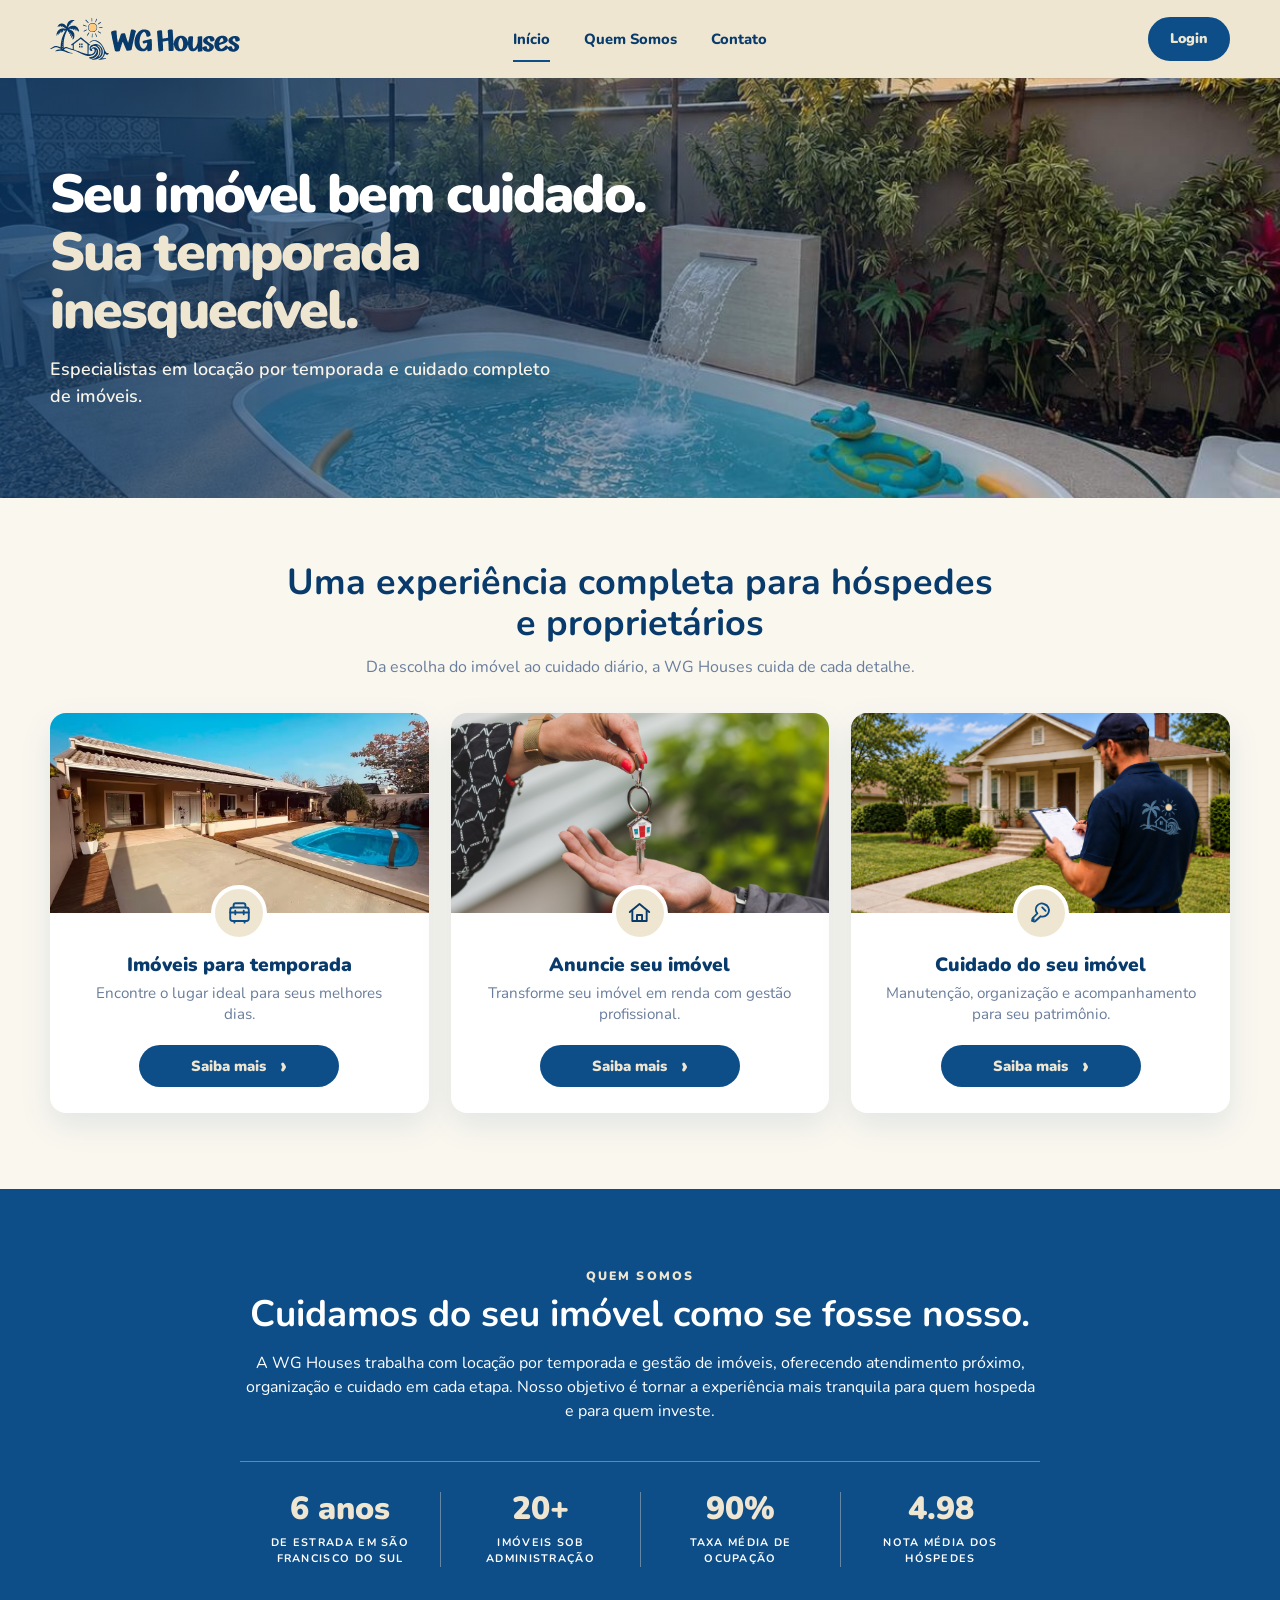
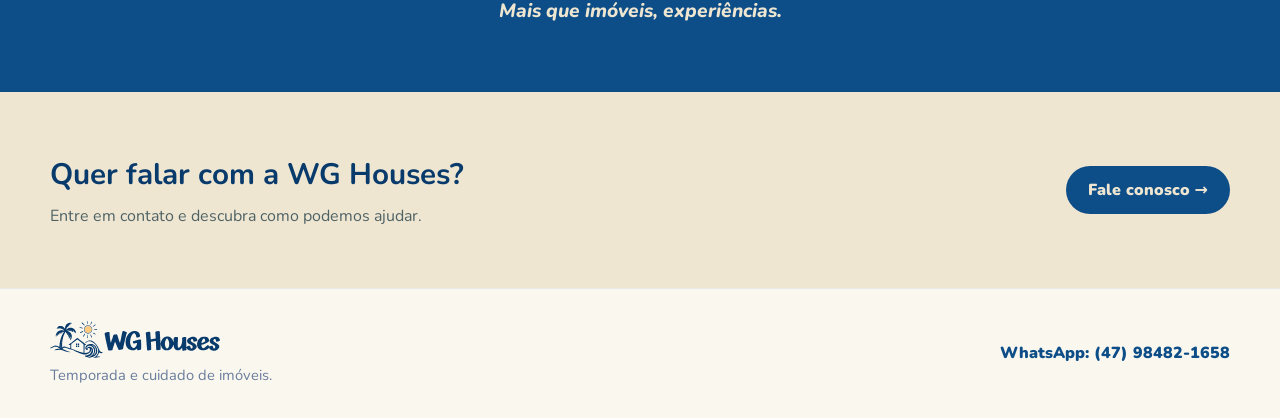
==== commit 907188d6: "Troca logo da página principal" ====
--- a/index.html
+++ b/index.html
@@ -13,20 +13,20 @@
 .header{position:fixed;inset:0 0 auto;z-index:50;height:var(--header-h);background:var(--sand);box-shadow:0 1px 0 rgba(13,78,136,.08)}.header-inner{height:100%;display:grid;grid-template-columns:1fr auto 1fr;align-items:center;gap:24px}.brand{display:inline-flex;align-items:center;width:190px;height:56px}.brand img{width:100%;height:100%;object-fit:contain;object-position:left center}.nav{height:100%;display:flex;align-items:center;gap:34px;font-size:.92rem;font-weight:800;color:var(--blue-dark)}.nav a{position:relative;display:flex;align-items:center;height:100%;text-decoration:none;white-space:nowrap}.nav a::after{content:"";position:absolute;left:50%;right:50%;bottom:16px;height:2px;background:var(--blue);transition:.25s ease}.nav a:hover::after,.nav a.active::after{left:0;right:0}.nav .nav-login{display:none}.login-link{justify-self:end;color:var(--sand);background:var(--blue);font-size:.88rem;font-weight:900;text-decoration:none;padding:9px 20px;border:2px solid var(--blue);border-radius:999px}.menu-toggle{display:none;border:0;background:transparent;padding:10px}.menu-toggle span{display:block;width:24px;height:3px;margin:5px;border-radius:2px;background:var(--blue)}main{padding-top:var(--header-h)}
 .hero{position:relative;min-height:420px;display:flex;align-items:center;background:url('images/home/hero-piscina.jpeg') center 55%/cover no-repeat}.hero-overlay{position:absolute;inset:0;background:linear-gradient(90deg,rgba(8,59,108,.78) 0%,rgba(8,59,108,.50) 42%,rgba(8,59,108,.08) 78%)}.hero-content{position:relative;z-index:1;padding:72px 0;color:var(--white)}.hero h1{margin:0;max-width:620px;font-size:clamp(2rem,1.35rem + 2.5vw,3.35rem);line-height:1.08;letter-spacing:-.035em;font-weight:900}.hero h1 span{color:var(--sand)}.hero p{margin:16px 0 0;max-width:510px;font-size:clamp(1rem,.92rem + .25vw,1.12rem);font-weight:600;color:#f8f4ea}
 .services{padding:64px 0 76px;background:var(--cream)}.section-heading{text-align:center;max-width:720px;margin:0 auto 34px}.eyebrow{margin:0 0 8px;color:var(--blue);font-size:.76rem;font-weight:900;text-transform:uppercase;letter-spacing:.18em}.section-heading h2{margin:0;color:var(--blue-dark);font-size:clamp(1.65rem,1.2rem + 1.4vw,2.25rem);line-height:1.15}.section-heading p{margin:10px auto 0;color:var(--muted);max-width:620px}.service-grid{display:grid;grid-template-columns:repeat(3,minmax(0,1fr));gap:22px}.service-card{position:relative;overflow:hidden;border-radius:16px;background:var(--white);box-shadow:var(--shadow);transition:transform .25s ease,box-shadow .25s ease}.service-card:hover{transform:translateY(-4px);box-shadow:0 20px 48px rgba(13,78,136,.15)}.service-card>img{display:block;width:100%;height:200px;object-fit:cover}.service-icon{position:absolute;left:50%;top:200px;width:56px;height:56px;transform:translate(-50%,-50%);display:grid;place-items:center;color:var(--blue);background:var(--sand);border:4px solid var(--white);border-radius:50%}.service-icon.house{color:var(--blue-dark)}.service-icon svg{width:27px;height:27px;fill:none;stroke:currentColor;stroke-width:2.25;stroke-linecap:round;stroke-linejoin:round}.service-body{padding:40px 24px 26px;text-align:center}.service-body h3{margin:0 0 6px;color:var(--blue-dark);font-size:1.2rem;line-height:1.25;font-weight:900}.service-body p{min-height:44px;margin:0 auto 18px;max-width:320px;color:var(--muted);font-size:.95rem;line-height:1.4}.service-body a{width:min(200px,100%);margin:auto;display:flex;justify-content:center;align-items:center;gap:14px;padding:10px 20px;border-radius:999px;background:var(--blue);color:var(--sand);font-size:.92rem;font-weight:900;text-decoration:none}.service-body a span{font-size:1.4rem;line-height:.7}
-.about{padding:78px 0 64px;background:var(--blue);color:var(--white)}.about-inner{width:min(800px,calc(100% - 48px));margin:auto;text-align:center}.about .eyebrow{color:var(--sand)}.about h2{margin:0 0 16px;font-size:clamp(1.6rem,1.1rem + 1.6vw,2.3rem);line-height:1.15}.about p:last-child{margin:0;font-size:1rem;line-height:1.75;color:#edf1ed}.stats{display:grid;grid-template-columns:repeat(4,1fr);margin:38px auto 0;max-width:1000px;border-top:1px solid rgba(239,230,210,.38);padding-top:30px}.stat{padding:0 20px}.stat+ .stat{border-left:1px solid rgba(239,230,210,.38)}.stat strong{display:block;color:var(--sand);font-size:2rem;line-height:1.05;font-weight:900}.stat span{display:block;margin-top:9px;color:#fff;font-size:.68rem;line-height:1.45;text-transform:uppercase;letter-spacing:.12em;font-weight:700}.about-signature{margin:28px 0 0!important;color:var(--sand)!important;font-size:1.2rem!important;font-style:italic!important;font-weight:800!important}
+.about{padding:78px 0 64px;background:var(--blue);color:var(--white)}.about-inner{width:min(800px,calc(100% - 48px));margin:auto;text-align:center}.about .eyebrow{color:var(--sand)}.about h2{margin:0 0 16px;font-size:clamp(1.6rem,1.1rem + 1.6vw,2.3rem);line-height:1.15}.about p:last-child{margin:0;font-size:1rem;line-height:1.75;color:#edf1ed}.stats{display:grid;grid-template-columns:repeat(4,1fr);margin:38px auto 0;max-width:1000px;border-top:1px solid rgba(239,230,210,.38);padding-top:30px}.stat{padding:0 20px}.stat+.stat{border-left:1px solid rgba(239,230,210,.38)}.stat strong{display:block;color:var(--sand);font-size:2rem;line-height:1.05;font-weight:900}.stat span{display:block;margin-top:9px;color:#fff;font-size:.68rem;line-height:1.45;text-transform:uppercase;letter-spacing:.12em;font-weight:700}.about-signature{margin:28px 0 0!important;color:var(--sand)!important;font-size:1.2rem!important;font-style:italic!important;font-weight:800!important}
 .cta{padding:60px 0;background:var(--sand)}.cta-inner{display:flex;align-items:center;justify-content:space-between;gap:30px}.cta h2{margin:0 0 7px;color:var(--blue-dark);font-size:clamp(1.4rem,1.05rem + 1vw,1.9rem)}.cta p{margin:0;color:#4e6265}.cta a{flex:0 0 auto;display:inline-flex;align-items:center;justify-content:center;padding:12px 22px;border-radius:999px;background:var(--blue);color:var(--sand);font-weight:900;text-decoration:none}
 footer{background:var(--cream);border-top:1px solid rgba(13,78,136,.08)}.footer-inner{display:flex;align-items:center;justify-content:space-between;gap:24px;padding:32px 0}footer img{display:block;width:170px;height:auto}footer p{margin:6px 0 0;font-size:.92rem;color:var(--muted)}.footer-phone{color:var(--blue);font-size:1rem;font-weight:900;text-decoration:none}
 @media(max-width:980px){:root{--header-h:70px}.header-inner{grid-template-columns:1fr auto;gap:8px}.brand{width:160px;height:48px}.login-link{display:none}.menu-toggle{display:block;grid-column:2}.nav{position:fixed;left:14px;right:14px;top:calc(var(--header-h) + 6px);height:auto;display:none;flex-direction:column;align-items:stretch;gap:0;padding:8px;border-radius:14px;background:var(--sand);box-shadow:var(--shadow);font-size:1rem}.nav.open{display:flex}.nav a{height:auto;padding:13px 16px}.nav a::after{display:none}.nav .nav-login{display:flex;margin-top:6px;border-top:1px solid rgba(13,78,136,.12);color:var(--blue);font-weight:900}.hero{min-height:500px;align-items:flex-end;background-position:62% center}.hero-overlay{background:linear-gradient(180deg,rgba(8,59,108,.08),rgba(8,59,108,.84) 70%)}.hero-content{padding:0 0 42px}.service-grid{grid-template-columns:1fr;max-width:520px;margin-inline:auto}.service-card>img{height:220px}.service-icon{top:220px}.cta-inner{flex-direction:column;text-align:center}.stats{grid-template-columns:repeat(2,1fr);gap:28px 0}.stat:nth-child(3){border-left:0}.stat:nth-child(3),.stat:nth-child(4){border-top:1px solid rgba(239,230,210,.38);padding-top:25px}}
-@media(max-width:580px){.wrap{width:calc(100% - 32px)}.brand{width:135px}.hero h1{font-size:2rem}.services{padding:48px 0 56px}.about{padding:58px 0 48px}.about-inner{width:calc(100% - 32px)}.stats{grid-template-columns:1fr;gap:20px}.stat,.stat:nth-child(3),.stat:nth-child(4){border-left:0;padding:0}.stat+ .stat{border-left:0;border-top:1px solid rgba(239,230,210,.28);padding-top:20px}.footer-inner{flex-direction:column;text-align:center}}
+@media(max-width:580px){.wrap{width:calc(100% - 32px)}.brand{width:135px}.hero h1{font-size:2rem}.services{padding:48px 0 56px}.about{padding:58px 0 48px}.about-inner{width:calc(100% - 32px)}.stats{grid-template-columns:1fr;gap:20px}.stat,.stat:nth-child(3),.stat:nth-child(4){border-left:0;padding:0}.stat+.stat{border-left:0;border-top:1px solid rgba(239,230,210,.28);padding-top:20px}.footer-inner{flex-direction:column;text-align:center}}
 </style>
 </head>
 <body>
-<header class="header" id="inicio"><div class="header-inner wrap"><a class="brand" href="#inicio" aria-label="WG Houses — início"><img src="images/logo/logo-wg-houses.png" alt="WG Houses"></a><button class="menu-toggle" type="button" aria-expanded="false" aria-controls="menu-principal" aria-label="Abrir menu"><span></span><span></span><span></span></button><nav class="nav" id="menu-principal" aria-label="Navegação principal"><a class="active" href="#inicio">Início</a><a href="#quem-somos">Quem Somos</a><a href="#contato">Contato</a><a class="nav-login" href="login.html">Login</a></nav><a class="login-link" href="login.html">Login</a></div></header>
+<header class="header" id="inicio"><div class="header-inner wrap"><a class="brand" href="#inicio" aria-label="WG Houses — início"><img src="images/logo/logo-wg-houses-novo.svg" alt="WG Houses"></a><button class="menu-toggle" type="button" aria-expanded="false" aria-controls="menu-principal" aria-label="Abrir menu"><span></span><span></span><span></span></button><nav class="nav" id="menu-principal" aria-label="Navegação principal"><a class="active" href="#inicio">Início</a><a href="#quem-somos">Quem Somos</a><a href="#contato">Contato</a><a class="nav-login" href="login.html">Login</a></nav><a class="login-link" href="login.html">Login</a></div></header>
 <main>
 <section class="hero" aria-labelledby="hero-title"><div class="hero-overlay"></div><div class="hero-content wrap"><h1 id="hero-title">Seu imóvel bem cuidado.<br><span>Sua temporada inesquecível.</span></h1><p>Especialistas em locação por temporada e cuidado completo de imóveis.</p></div></section>
 <section class="services" id="imoveis" aria-label="Serviços WG Houses"><div class="section-heading"><h2>Uma experiência completa para hóspedes e proprietários</h2><p>Da escolha do imóvel ao cuidado diário, a WG Houses cuida de cada detalhe.</p></div><div class="service-grid wrap"><article class="service-card"><img src="images/home/imovel-temporada.jpg" alt="Casa com piscina disponível para temporada"><div class="service-icon" aria-hidden="true"><svg viewBox="0 0 32 32"><path d="M9 10V7.5A2.5 2.5 0 0 1 11.5 5h9A2.5 2.5 0 0 1 23 7.5V10"/><rect x="5" y="10" width="22" height="16" rx="3"/><path d="M5 16h22M11 14v4M21 14v4M10 26v2M22 26v2"/></svg></div><div class="service-body"><h3>Imóveis para temporada</h3><p>Encontre o lugar ideal para seus melhores dias.</p><a href="https://wa.me/5547984821658?text=Ol%C3%A1%2C%20quero%20conhecer%20os%20im%C3%B3veis%20dispon%C3%ADveis%20para%20temporada." target="_blank" rel="noopener">Saiba mais <span>›</span></a></div></article><article class="service-card"><img src="images/home/anuncie-imovel.jpg" alt="Entrega das chaves de um imóvel"><div class="service-icon house" aria-hidden="true"><svg viewBox="0 0 32 32"><path d="M4.5 15.5 16 6l11.5 9.5"/><path d="M7.5 14v12h17V14M13 26v-7h6v7"/></svg></div><div class="service-body"><h3>Anuncie seu imóvel</h3><p>Transforme seu imóvel em renda com gestão profissional.</p><a href="https://wa.me/5547984821658?text=Ol%C3%A1%2C%20quero%20anunciar%20meu%20im%C3%B3vel%20com%20a%20WG%20Houses." target="_blank" rel="noopener">Saiba mais <span>›</span></a></div></article><article class="service-card"><img src="images/home/cuidado-imovel.png" alt="Profissional realizando a vistoria de um imóvel"><div class="service-icon" aria-hidden="true"><svg viewBox="0 0 32 32"><path d="M20.8 6.2a7 7 0 0 0-8.5 10.9L7 22.4a2.4 2.4 0 0 0 3.4 3.4l5.8-5.3a7 7 0 0 0 4.6-14.3Z"/><path d="m18 10 4 4M8 24l-2 2"/></svg></div><div class="service-body"><h3>Cuidado do seu imóvel</h3><p>Manutenção, organização e acompanhamento para seu patrimônio.</p><a href="https://wa.me/5547984821658?text=Ol%C3%A1%2C%20quero%20saber%20mais%20sobre%20a%20gest%C3%A3o%20do%20meu%20im%C3%B3vel." target="_blank" rel="noopener">Saiba mais <span>›</span></a></div></article></div></section>
 <section class="about" id="quem-somos" aria-labelledby="about-title"><div class="about-inner"><p class="eyebrow">Quem somos</p><h2 id="about-title">Cuidamos do seu imóvel como se fosse nosso.</h2><p>A WG Houses trabalha com locação por temporada e gestão de imóveis, oferecendo atendimento próximo, organização e cuidado em cada etapa. Nosso objetivo é tornar a experiência mais tranquila para quem hospeda e para quem investe.</p><div class="stats" aria-label="Indicadores da WG Houses"><div class="stat"><strong>6 anos</strong><span>De estrada em São Francisco do Sul</span></div><div class="stat"><strong>20+</strong><span>Imóveis sob administração</span></div><div class="stat"><strong>90%</strong><span>Taxa média de ocupação</span></div><div class="stat"><strong>4.98</strong><span>Nota média dos hóspedes</span></div></div><p class="about-signature">Mais que imóveis, experiências.</p></div></section>
 <section class="cta" id="contato" aria-labelledby="cta-title"><div class="cta-inner wrap"><div><h2 id="cta-title">Quer falar com a WG Houses?</h2><p>Entre em contato e descubra como podemos ajudar.</p></div><a href="https://wa.me/5547984821658?text=Ol%C3%A1%2C%20quero%20falar%20com%20a%20WG%20Houses." target="_blank" rel="noopener">Fale conosco →</a></div></section>
-</main><footer><div class="footer-inner wrap"><div><img src="images/logo/logo-wg-houses.png" alt="WG Houses"><p>Temporada e cuidado de imóveis.</p></div><a class="footer-phone" href="https://wa.me/5547984821658" target="_blank" rel="noopener">WhatsApp: (47) 98482-1658</a></div></footer>
+</main><footer><div class="footer-inner wrap"><div><img src="images/logo/logo-wg-houses-novo.svg" alt="WG Houses"><p>Temporada e cuidado de imóveis.</p></div><a class="footer-phone" href="https://wa.me/5547984821658" target="_blank" rel="noopener">WhatsApp: (47) 98482-1658</a></div></footer>
 <script>const menuButton=document.querySelector('.menu-toggle');const nav=document.querySelector('.nav');if(menuButton&&nav){menuButton.addEventListener('click',()=>{const open=nav.classList.toggle('open');menuButton.setAttribute('aria-expanded',String(open))});nav.querySelectorAll('a').forEach(link=>link.addEventListener('click',()=>{nav.classList.remove('open');menuButton.setAttribute('aria-expanded','false')}))}</script>
 </body></html>
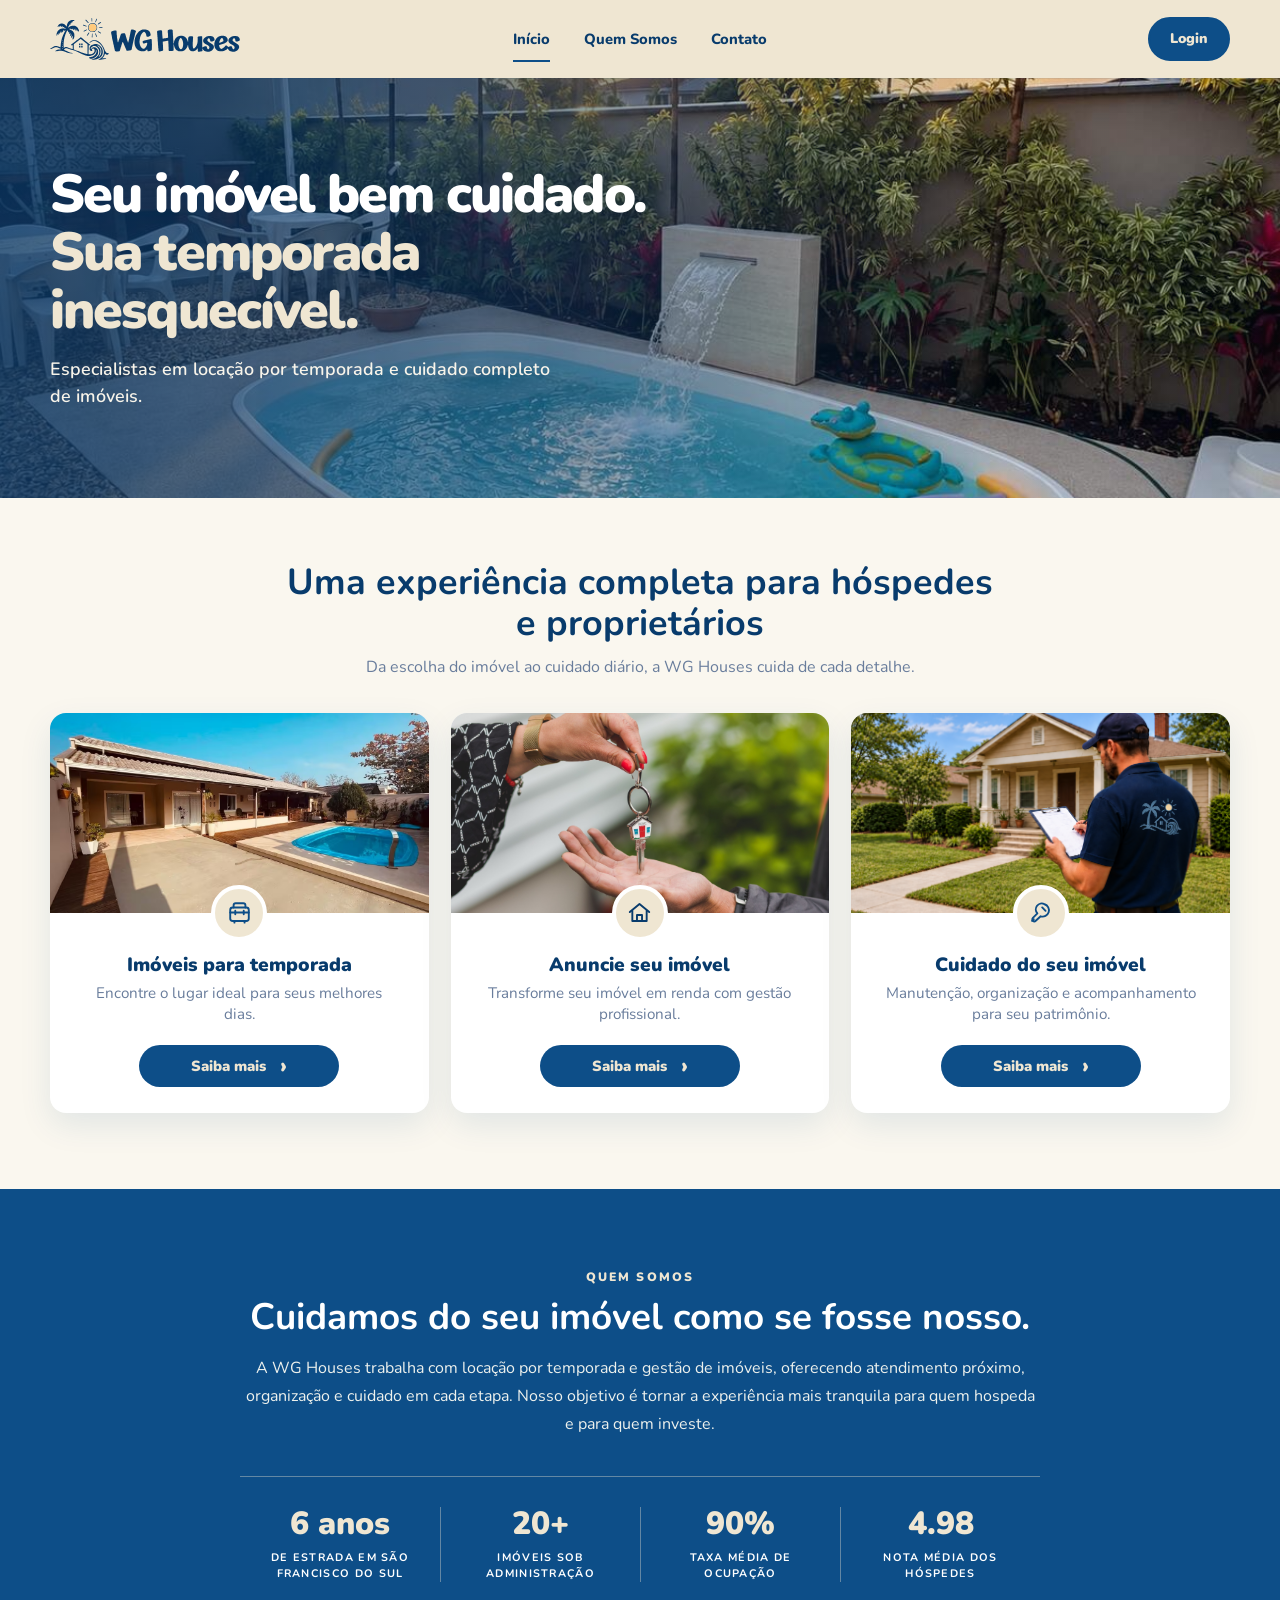
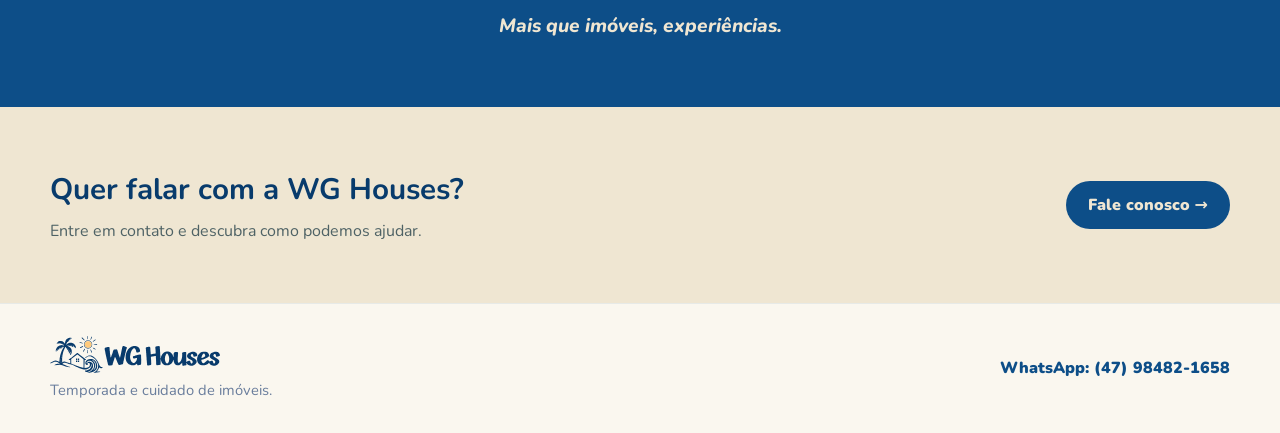
==== commit 61963215: "Faz o botão Contato abrir contato.html" ====
--- a/index.html
+++ b/index.html
@@ -8,25 +8,7 @@
 <link rel="preconnect" href="https://fonts.googleapis.com"><link rel="preconnect" href="https://fonts.gstatic.com" crossorigin>
 <link href="https://fonts.googleapis.com/css2?family=Nunito:wght@400;600;700;800;900&display=swap" rel="stylesheet">
 <style>
-:root{--blue:#0d4e88;--blue-dark:#083b6c;--sand:#EFE6D2;--cream:#FAF7EF;--ink:#173552;--muted:#697d9c;--white:#fff;--header-h:78px;--wrap:1180px;--shadow:0 12px 32px rgba(13,78,136,.10)}
-*{box-sizing:border-box}html{scroll-behavior:smooth;scroll-padding-top:var(--header-h)}body{margin:0;overflow-x:hidden;color:var(--ink);font-family:"Nunito",system-ui,sans-serif;font-size:16px;line-height:1.5;background:var(--cream)}a{color:inherit}img{max-width:100%}.wrap{width:min(var(--wrap),calc(100% - 48px));margin-inline:auto}
-.header{position:fixed;inset:0 0 auto;z-index:50;height:var(--header-h);background:var(--sand);box-shadow:0 1px 0 rgba(13,78,136,.08)}.header-inner{height:100%;display:grid;grid-template-columns:1fr auto 1fr;align-items:center;gap:24px}.brand{display:inline-flex;align-items:center;width:190px;height:56px}.brand img{width:100%;height:100%;object-fit:contain;object-position:left center}.nav{height:100%;display:flex;align-items:center;gap:34px;font-size:.92rem;font-weight:800;color:var(--blue-dark)}.nav a{position:relative;display:flex;align-items:center;height:100%;text-decoration:none;white-space:nowrap}.nav a::after{content:"";position:absolute;left:50%;right:50%;bottom:16px;height:2px;background:var(--blue);transition:.25s ease}.nav a:hover::after,.nav a.active::after{left:0;right:0}.nav .nav-login{display:none}.login-link{justify-self:end;color:var(--sand);background:var(--blue);font-size:.88rem;font-weight:900;text-decoration:none;padding:9px 20px;border:2px solid var(--blue);border-radius:999px}.menu-toggle{display:none;border:0;background:transparent;padding:10px}.menu-toggle span{display:block;width:24px;height:3px;margin:5px;border-radius:2px;background:var(--blue)}main{padding-top:var(--header-h)}
-.hero{position:relative;min-height:420px;display:flex;align-items:center;background:url('images/home/hero-piscina.jpeg') center 55%/cover no-repeat}.hero-overlay{position:absolute;inset:0;background:linear-gradient(90deg,rgba(8,59,108,.78) 0%,rgba(8,59,108,.50) 42%,rgba(8,59,108,.08) 78%)}.hero-content{position:relative;z-index:1;padding:72px 0;color:var(--white)}.hero h1{margin:0;max-width:620px;font-size:clamp(2rem,1.35rem + 2.5vw,3.35rem);line-height:1.08;letter-spacing:-.035em;font-weight:900}.hero h1 span{color:var(--sand)}.hero p{margin:16px 0 0;max-width:510px;font-size:clamp(1rem,.92rem + .25vw,1.12rem);font-weight:600;color:#f8f4ea}
-.services{padding:64px 0 76px;background:var(--cream)}.section-heading{text-align:center;max-width:720px;margin:0 auto 34px}.eyebrow{margin:0 0 8px;color:var(--blue);font-size:.76rem;font-weight:900;text-transform:uppercase;letter-spacing:.18em}.section-heading h2{margin:0;color:var(--blue-dark);font-size:clamp(1.65rem,1.2rem + 1.4vw,2.25rem);line-height:1.15}.section-heading p{margin:10px auto 0;color:var(--muted);max-width:620px}.service-grid{display:grid;grid-template-columns:repeat(3,minmax(0,1fr));gap:22px}.service-card{position:relative;overflow:hidden;border-radius:16px;background:var(--white);box-shadow:var(--shadow);transition:transform .25s ease,box-shadow .25s ease}.service-card:hover{transform:translateY(-4px);box-shadow:0 20px 48px rgba(13,78,136,.15)}.service-card>img{display:block;width:100%;height:200px;object-fit:cover}.service-icon{position:absolute;left:50%;top:200px;width:56px;height:56px;transform:translate(-50%,-50%);display:grid;place-items:center;color:var(--blue);background:var(--sand);border:4px solid var(--white);border-radius:50%}.service-icon.house{color:var(--blue-dark)}.service-icon svg{width:27px;height:27px;fill:none;stroke:currentColor;stroke-width:2.25;stroke-linecap:round;stroke-linejoin:round}.service-body{padding:40px 24px 26px;text-align:center}.service-body h3{margin:0 0 6px;color:var(--blue-dark);font-size:1.2rem;line-height:1.25;font-weight:900}.service-body p{min-height:44px;margin:0 auto 18px;max-width:320px;color:var(--muted);font-size:.95rem;line-height:1.4}.service-body a{width:min(200px,100%);margin:auto;display:flex;justify-content:center;align-items:center;gap:14px;padding:10px 20px;border-radius:999px;background:var(--blue);color:var(--sand);font-size:.92rem;font-weight:900;text-decoration:none}.service-body a span{font-size:1.4rem;line-height:.7}
-.about{padding:78px 0 64px;background:var(--blue);color:var(--white)}.about-inner{width:min(800px,calc(100% - 48px));margin:auto;text-align:center}.about .eyebrow{color:var(--sand)}.about h2{margin:0 0 16px;font-size:clamp(1.6rem,1.1rem + 1.6vw,2.3rem);line-height:1.15}.about p:last-child{margin:0;font-size:1rem;line-height:1.75;color:#edf1ed}.stats{display:grid;grid-template-columns:repeat(4,1fr);margin:38px auto 0;max-width:1000px;border-top:1px solid rgba(239,230,210,.38);padding-top:30px}.stat{padding:0 20px}.stat+.stat{border-left:1px solid rgba(239,230,210,.38)}.stat strong{display:block;color:var(--sand);font-size:2rem;line-height:1.05;font-weight:900}.stat span{display:block;margin-top:9px;color:#fff;font-size:.68rem;line-height:1.45;text-transform:uppercase;letter-spacing:.12em;font-weight:700}.about-signature{margin:28px 0 0!important;color:var(--sand)!important;font-size:1.2rem!important;font-style:italic!important;font-weight:800!important}
-.cta{padding:60px 0;background:var(--sand)}.cta-inner{display:flex;align-items:center;justify-content:space-between;gap:30px}.cta h2{margin:0 0 7px;color:var(--blue-dark);font-size:clamp(1.4rem,1.05rem + 1vw,1.9rem)}.cta p{margin:0;color:#4e6265}.cta a{flex:0 0 auto;display:inline-flex;align-items:center;justify-content:center;padding:12px 22px;border-radius:999px;background:var(--blue);color:var(--sand);font-weight:900;text-decoration:none}
-footer{background:var(--cream);border-top:1px solid rgba(13,78,136,.08)}.footer-inner{display:flex;align-items:center;justify-content:space-between;gap:24px;padding:32px 0}footer img{display:block;width:170px;height:auto}footer p{margin:6px 0 0;font-size:.92rem;color:var(--muted)}.footer-phone{color:var(--blue);font-size:1rem;font-weight:900;text-decoration:none}
-@media(max-width:980px){:root{--header-h:70px}.header-inner{grid-template-columns:1fr auto;gap:8px}.brand{width:160px;height:48px}.login-link{display:none}.menu-toggle{display:block;grid-column:2}.nav{position:fixed;left:14px;right:14px;top:calc(var(--header-h) + 6px);height:auto;display:none;flex-direction:column;align-items:stretch;gap:0;padding:8px;border-radius:14px;background:var(--sand);box-shadow:var(--shadow);font-size:1rem}.nav.open{display:flex}.nav a{height:auto;padding:13px 16px}.nav a::after{display:none}.nav .nav-login{display:flex;margin-top:6px;border-top:1px solid rgba(13,78,136,.12);color:var(--blue);font-weight:900}.hero{min-height:500px;align-items:flex-end;background-position:62% center}.hero-overlay{background:linear-gradient(180deg,rgba(8,59,108,.08),rgba(8,59,108,.84) 70%)}.hero-content{padding:0 0 42px}.service-grid{grid-template-columns:1fr;max-width:520px;margin-inline:auto}.service-card>img{height:220px}.service-icon{top:220px}.cta-inner{flex-direction:column;text-align:center}.stats{grid-template-columns:repeat(2,1fr);gap:28px 0}.stat:nth-child(3){border-left:0}.stat:nth-child(3),.stat:nth-child(4){border-top:1px solid rgba(239,230,210,.38);padding-top:25px}}
-@media(max-width:580px){.wrap{width:calc(100% - 32px)}.brand{width:135px}.hero h1{font-size:2rem}.services{padding:48px 0 56px}.about{padding:58px 0 48px}.about-inner{width:calc(100% - 32px)}.stats{grid-template-columns:1fr;gap:20px}.stat,.stat:nth-child(3),.stat:nth-child(4){border-left:0;padding:0}.stat+.stat{border-left:0;border-top:1px solid rgba(239,230,210,.28);padding-top:20px}.footer-inner{flex-direction:column;text-align:center}}
+:root{--blue:#0d4e88;--blue-dark:#083b6c;--sand:#EFE6D2;--cream:#FAF7EF;--ink:#173552;--muted:#697d9c;--white:#fff;--header-h:78px;--wrap:1180px;--shadow:0 12px 32px rgba(13,78,136,.10)}*{box-sizing:border-box}html{scroll-behavior:smooth;scroll-padding-top:var(--header-h)}body{margin:0;overflow-x:hidden;color:var(--ink);font-family:"Nunito",system-ui,sans-serif;font-size:16px;line-height:1.5;background:var(--cream)}a{color:inherit}img{max-width:100%}.wrap{width:min(var(--wrap),calc(100% - 48px));margin-inline:auto}.header{position:fixed;inset:0 0 auto;z-index:50;height:var(--header-h);background:var(--sand);box-shadow:0 1px 0 rgba(13,78,136,.08)}.header-inner{height:100%;display:grid;grid-template-columns:1fr auto 1fr;align-items:center;gap:24px}.brand{display:inline-flex;align-items:center;width:190px;height:56px}.brand img{width:100%;height:100%;object-fit:contain;object-position:left center}.nav{height:100%;display:flex;align-items:center;gap:34px;font-size:.92rem;font-weight:800;color:var(--blue-dark)}.nav a{position:relative;display:flex;align-items:center;height:100%;text-decoration:none;white-space:nowrap}.nav a::after{content:"";position:absolute;left:50%;right:50%;bottom:16px;height:2px;background:var(--blue);transition:.25s ease}.nav a:hover::after,.nav a.active::after{left:0;right:0}.nav .nav-login{display:none}.login-link{justify-self:end;color:var(--sand);background:var(--blue);font-size:.88rem;font-weight:900;text-decoration:none;padding:9px 20px;border:2px solid var(--blue);border-radius:999px}.menu-toggle{display:none;border:0;background:transparent;padding:10px}.menu-toggle span{display:block;width:24px;height:3px;margin:5px;border-radius:2px;background:var(--blue)}main{padding-top:var(--header-h)}.hero{position:relative;min-height:420px;display:flex;align-items:center;background:url('images/home/hero-piscina.jpeg') center 55%/cover no-repeat}.hero-overlay{position:absolute;inset:0;background:linear-gradient(90deg,rgba(8,59,108,.78) 0%,rgba(8,59,108,.50) 42%,rgba(8,59,108,.08) 78%)}.hero-content{position:relative;z-index:1;padding:72px 0;color:var(--white)}.hero h1{margin:0;max-width:620px;font-size:clamp(2rem,1.35rem + 2.5vw,3.35rem);line-height:1.08;letter-spacing:-.035em;font-weight:900}.hero h1 span{color:var(--sand)}.hero p{margin:16px 0 0;max-width:510px;font-size:clamp(1rem,.92rem + .25vw,1.12rem);font-weight:600;color:#f8f4ea}.services{padding:64px 0 76px;background:var(--cream)}.section-heading{text-align:center;max-width:720px;margin:0 auto 34px}.section-heading h2{margin:0;color:var(--blue-dark);font-size:clamp(1.65rem,1.2rem + 1.4vw,2.25rem);line-height:1.15}.section-heading p{margin:10px auto 0;color:var(--muted);max-width:620px}.service-grid{display:grid;grid-template-columns:repeat(3,minmax(0,1fr));gap:22px}.service-card{position:relative;overflow:hidden;border-radius:16px;background:var(--white);box-shadow:var(--shadow);transition:transform .25s ease,box-shadow .25s ease}.service-card:hover{transform:translateY(-4px);box-shadow:0 20px 48px rgba(13,78,136,.15)}.service-card>img{display:block;width:100%;height:200px;object-fit:cover}.service-icon{position:absolute;left:50%;top:200px;width:56px;height:56px;transform:translate(-50%,-50%);display:grid;place-items:center;color:var(--blue);background:var(--sand);border:4px solid var(--white);border-radius:50%}.service-icon.house{color:var(--blue-dark)}.service-icon svg{width:27px;height:27px;fill:none;stroke:currentColor;stroke-width:2.25;stroke-linecap:round;stroke-linejoin:round}.service-body{padding:40px 24px 26px;text-align:center}.service-body h3{margin:0 0 6px;color:var(--blue-dark);font-size:1.2rem;line-height:1.25;font-weight:900}.service-body p{min-height:44px;margin:0 auto 18px;max-width:320px;color:var(--muted);font-size:.95rem;line-height:1.4}.service-body a{width:min(200px,100%);margin:auto;display:flex;justify-content:center;align-items:center;gap:14px;padding:10px 20px;border-radius:999px;background:var(--blue);color:var(--sand);font-size:.92rem;font-weight:900;text-decoration:none}.service-body a span{font-size:1.4rem;line-height:.7}.about{padding:78px 0 64px;background:var(--blue);color:var(--white)}.about-inner{width:min(800px,calc(100% - 48px));margin:auto;text-align:center}.about .eyebrow{color:var(--sand);margin:0 0 8px;font-size:.76rem;font-weight:900;text-transform:uppercase;letter-spacing:.18em}.about h2{margin:0 0 16px;font-size:clamp(1.6rem,1.1rem + 1.6vw,2.3rem);line-height:1.15}.about p{margin:0;font-size:1rem;line-height:1.75;color:#edf1ed}.stats{display:grid;grid-template-columns:repeat(4,1fr);margin:38px auto 0;max-width:1000px;border-top:1px solid rgba(239,230,210,.38);padding-top:30px}.stat{padding:0 20px}.stat+.stat{border-left:1px solid rgba(239,230,210,.38)}.stat strong{display:block;color:var(--sand);font-size:2rem;line-height:1.05;font-weight:900}.stat span{display:block;margin-top:9px;color:#fff;font-size:.68rem;line-height:1.45;text-transform:uppercase;letter-spacing:.12em;font-weight:700}.about-signature{margin:28px 0 0!important;color:var(--sand)!important;font-size:1.2rem!important;font-style:italic!important;font-weight:800!important}.cta{padding:60px 0;background:var(--sand)}.cta-inner{display:flex;align-items:center;justify-content:space-between;gap:30px}.cta h2{margin:0 0 7px;color:var(--blue-dark);font-size:clamp(1.4rem,1.05rem + 1vw,1.9rem)}.cta p{margin:0;color:#4e6265}.cta a{flex:0 0 auto;display:inline-flex;align-items:center;justify-content:center;padding:12px 22px;border-radius:999px;background:var(--blue);color:var(--sand);font-weight:900;text-decoration:none}footer{background:var(--cream);border-top:1px solid rgba(13,78,136,.08)}.footer-inner{display:flex;align-items:center;justify-content:space-between;gap:24px;padding:32px 0}footer img{display:block;width:170px;height:auto}footer p{margin:6px 0 0;font-size:.92rem;color:var(--muted)}.footer-phone{color:var(--blue);font-size:1rem;font-weight:900;text-decoration:none}@media(max-width:980px){:root{--header-h:70px}.header-inner{grid-template-columns:1fr auto;gap:8px}.brand{width:160px;height:48px}.login-link{display:none}.menu-toggle{display:block;grid-column:2}.nav{position:fixed;left:14px;right:14px;top:calc(var(--header-h) + 6px);height:auto;display:none;flex-direction:column;align-items:stretch;gap:0;padding:8px;border-radius:14px;background:var(--sand);box-shadow:var(--shadow);font-size:1rem}.nav.open{display:flex}.nav a{height:auto;padding:13px 16px}.nav a::after{display:none}.nav .nav-login{display:flex;margin-top:6px;border-top:1px solid rgba(13,78,136,.12);color:var(--blue);font-weight:900}.hero{min-height:500px;align-items:flex-end;background-position:62% center}.hero-overlay{background:linear-gradient(180deg,rgba(8,59,108,.08),rgba(8,59,108,.84) 70%)}.hero-content{padding:0 0 42px}.service-grid{grid-template-columns:1fr;max-width:520px;margin-inline:auto}.service-card>img{height:220px}.service-icon{top:220px}.cta-inner{flex-direction:column;text-align:center}.stats{grid-template-columns:repeat(2,1fr);gap:28px 0}.stat:nth-child(3){border-left:0}.stat:nth-child(3),.stat:nth-child(4){border-top:1px solid rgba(239,230,210,.38);padding-top:25px}}@media(max-width:580px){.wrap{width:calc(100% - 32px)}.brand{width:135px}.hero h1{font-size:2rem}.services{padding:48px 0 56px}.about{padding:58px 0 48px}.about-inner{width:calc(100% - 32px)}.stats{grid-template-columns:1fr;gap:20px}.stat,.stat:nth-child(3),.stat:nth-child(4){border-left:0;padding:0}.stat+.stat{border-left:0;border-top:1px solid rgba(239,230,210,.28);padding-top:20px}.footer-inner{flex-direction:column;text-align:center}}
 </style>
 </head>
-<body>
-<header class="header" id="inicio"><div class="header-inner wrap"><a class="brand" href="#inicio" aria-label="WG Houses — início"><img src="images/logo/logo-wg-houses-novo.svg" alt="WG Houses"></a><button class="menu-toggle" type="button" aria-expanded="false" aria-controls="menu-principal" aria-label="Abrir menu"><span></span><span></span><span></span></button><nav class="nav" id="menu-principal" aria-label="Navegação principal"><a class="active" href="#inicio">Início</a><a href="#quem-somos">Quem Somos</a><a href="#contato">Contato</a><a class="nav-login" href="login.html">Login</a></nav><a class="login-link" href="login.html">Login</a></div></header>
-<main>
-<section class="hero" aria-labelledby="hero-title"><div class="hero-overlay"></div><div class="hero-content wrap"><h1 id="hero-title">Seu imóvel bem cuidado.<br><span>Sua temporada inesquecível.</span></h1><p>Especialistas em locação por temporada e cuidado completo de imóveis.</p></div></section>
-<section class="services" id="imoveis" aria-label="Serviços WG Houses"><div class="section-heading"><h2>Uma experiência completa para hóspedes e proprietários</h2><p>Da escolha do imóvel ao cuidado diário, a WG Houses cuida de cada detalhe.</p></div><div class="service-grid wrap"><article class="service-card"><img src="images/home/imovel-temporada.jpg" alt="Casa com piscina disponível para temporada"><div class="service-icon" aria-hidden="true"><svg viewBox="0 0 32 32"><path d="M9 10V7.5A2.5 2.5 0 0 1 11.5 5h9A2.5 2.5 0 0 1 23 7.5V10"/><rect x="5" y="10" width="22" height="16" rx="3"/><path d="M5 16h22M11 14v4M21 14v4M10 26v2M22 26v2"/></svg></div><div class="service-body"><h3>Imóveis para temporada</h3><p>Encontre o lugar ideal para seus melhores dias.</p><a href="https://wa.me/5547984821658?text=Ol%C3%A1%2C%20quero%20conhecer%20os%20im%C3%B3veis%20dispon%C3%ADveis%20para%20temporada." target="_blank" rel="noopener">Saiba mais <span>›</span></a></div></article><article class="service-card"><img src="images/home/anuncie-imovel.jpg" alt="Entrega das chaves de um imóvel"><div class="service-icon house" aria-hidden="true"><svg viewBox="0 0 32 32"><path d="M4.5 15.5 16 6l11.5 9.5"/><path d="M7.5 14v12h17V14M13 26v-7h6v7"/></svg></div><div class="service-body"><h3>Anuncie seu imóvel</h3><p>Transforme seu imóvel em renda com gestão profissional.</p><a href="https://wa.me/5547984821658?text=Ol%C3%A1%2C%20quero%20anunciar%20meu%20im%C3%B3vel%20com%20a%20WG%20Houses." target="_blank" rel="noopener">Saiba mais <span>›</span></a></div></article><article class="service-card"><img src="images/home/cuidado-imovel.png" alt="Profissional realizando a vistoria de um imóvel"><div class="service-icon" aria-hidden="true"><svg viewBox="0 0 32 32"><path d="M20.8 6.2a7 7 0 0 0-8.5 10.9L7 22.4a2.4 2.4 0 0 0 3.4 3.4l5.8-5.3a7 7 0 0 0 4.6-14.3Z"/><path d="m18 10 4 4M8 24l-2 2"/></svg></div><div class="service-body"><h3>Cuidado do seu imóvel</h3><p>Manutenção, organização e acompanhamento para seu patrimônio.</p><a href="https://wa.me/5547984821658?text=Ol%C3%A1%2C%20quero%20saber%20mais%20sobre%20a%20gest%C3%A3o%20do%20meu%20im%C3%B3vel." target="_blank" rel="noopener">Saiba mais <span>›</span></a></div></article></div></section>
-<section class="about" id="quem-somos" aria-labelledby="about-title"><div class="about-inner"><p class="eyebrow">Quem somos</p><h2 id="about-title">Cuidamos do seu imóvel como se fosse nosso.</h2><p>A WG Houses trabalha com locação por temporada e gestão de imóveis, oferecendo atendimento próximo, organização e cuidado em cada etapa. Nosso objetivo é tornar a experiência mais tranquila para quem hospeda e para quem investe.</p><div class="stats" aria-label="Indicadores da WG Houses"><div class="stat"><strong>6 anos</strong><span>De estrada em São Francisco do Sul</span></div><div class="stat"><strong>20+</strong><span>Imóveis sob administração</span></div><div class="stat"><strong>90%</strong><span>Taxa média de ocupação</span></div><div class="stat"><strong>4.98</strong><span>Nota média dos hóspedes</span></div></div><p class="about-signature">Mais que imóveis, experiências.</p></div></section>
-<section class="cta" id="contato" aria-labelledby="cta-title"><div class="cta-inner wrap"><div><h2 id="cta-title">Quer falar com a WG Houses?</h2><p>Entre em contato e descubra como podemos ajudar.</p></div><a href="https://wa.me/5547984821658?text=Ol%C3%A1%2C%20quero%20falar%20com%20a%20WG%20Houses." target="_blank" rel="noopener">Fale conosco →</a></div></section>
-</main><footer><div class="footer-inner wrap"><div><img src="images/logo/logo-wg-houses-novo.svg" alt="WG Houses"><p>Temporada e cuidado de imóveis.</p></div><a class="footer-phone" href="https://wa.me/5547984821658" target="_blank" rel="noopener">WhatsApp: (47) 98482-1658</a></div></footer>
-<script>const menuButton=document.querySelector('.menu-toggle');const nav=document.querySelector('.nav');if(menuButton&&nav){menuButton.addEventListener('click',()=>{const open=nav.classList.toggle('open');menuButton.setAttribute('aria-expanded',String(open))});nav.querySelectorAll('a').forEach(link=>link.addEventListener('click',()=>{nav.classList.remove('open');menuButton.setAttribute('aria-expanded','false')}))}</script>
-</body></html>
+<body><header class="header" id="inicio"><div class="header-inner wrap"><a class="brand" href="#inicio" aria-label="WG Houses — início"><img src="images/logo/logo-wg-houses-novo.svg" alt="WG Houses"></a><button class="menu-toggle" type="button" aria-expanded="false" aria-controls="menu-principal" aria-label="Abrir menu"><span></span><span></span><span></span></button><nav class="nav" id="menu-principal" aria-label="Navegação principal"><a class="active" href="#inicio">Início</a><a href="#quem-somos">Quem Somos</a><a href="contato.html">Contato</a><a class="nav-login" href="login.html">Login</a></nav><a class="login-link" href="login.html">Login</a></div></header><main><section class="hero" aria-labelledby="hero-title"><div class="hero-overlay"></div><div class="hero-content wrap"><h1 id="hero-title">Seu imóvel bem cuidado.<br><span>Sua temporada inesquecível.</span></h1><p>Especialistas em locação por temporada e cuidado completo de imóveis.</p></div></section><section class="services" id="imoveis" aria-label="Serviços WG Houses"><div class="section-heading"><h2>Uma experiência completa para hóspedes e proprietários</h2><p>Da escolha do imóvel ao cuidado diário, a WG Houses cuida de cada detalhe.</p></div><div class="service-grid wrap"><article class="service-card"><img src="images/home/imovel-temporada.jpg" alt="Casa com piscina disponível para temporada"><div class="service-icon" aria-hidden="true"><svg viewBox="0 0 32 32"><path d="M9 10V7.5A2.5 2.5 0 0 1 11.5 5h9A2.5 2.5 0 0 1 23 7.5V10"/><rect x="5" y="10" width="22" height="16" rx="3"/><path d="M5 16h22M11 14v4M21 14v4M10 26v2M22 26v2"/></svg></div><div class="service-body"><h3>Imóveis para temporada</h3><p>Encontre o lugar ideal para seus melhores dias.</p><a href="https://wa.me/5547984821658?text=Ol%C3%A1%2C%20quero%20conhecer%20os%20im%C3%B3veis%20dispon%C3%ADveis%20para%20temporada." target="_blank" rel="noopener">Saiba mais <span>›</span></a></div></article><article class="service-card"><img src="images/home/anuncie-imovel.jpg" alt="Entrega das chaves de um imóvel"><div class="service-icon house" aria-hidden="true"><svg viewBox="0 0 32 32"><path d="M4.5 15.5 16 6l11.5 9.5"/><path d="M7.5 14v12h17V14M13 26v-7h6v7"/></svg></div><div class="service-body"><h3>Anuncie seu imóvel</h3><p>Transforme seu imóvel em renda com gestão profissional.</p><a href="https://wa.me/5547984821658?text=Ol%C3%A1%2C%20quero%20anunciar%20meu%20im%C3%B3vel%20com%20a%20WG%20Houses." target="_blank" rel="noopener">Saiba mais <span>›</span></a></div></article><article class="service-card"><img src="images/home/cuidado-imovel.png" alt="Profissional realizando a vistoria de um imóvel"><div class="service-icon" aria-hidden="true"><svg viewBox="0 0 32 32"><path d="M20.8 6.2a7 7 0 0 0-8.5 10.9L7 22.4a2.4 2.4 0 0 0 3.4 3.4l5.8-5.3a7 7 0 0 0 4.6-14.3Z"/><path d="m18 10 4 4M8 24l-2 2"/></svg></div><div class="service-body"><h3>Cuidado do seu imóvel</h3><p>Manutenção, organização e acompanhamento para seu patrimônio.</p><a href="https://wa.me/5547984821658?text=Ol%C3%A1%2C%20quero%20saber%20mais%20sobre%20a%20gest%C3%A3o%20do%20meu%20im%C3%B3vel." target="_blank" rel="noopener">Saiba mais <span>›</span></a></div></article></div></section><section class="about" id="quem-somos" aria-labelledby="about-title"><div class="about-inner"><p class="eyebrow">Quem somos</p><h2 id="about-title">Cuidamos do seu imóvel como se fosse nosso.</h2><p>A WG Houses trabalha com locação por temporada e gestão de imóveis, oferecendo atendimento próximo, organização e cuidado em cada etapa. Nosso objetivo é tornar a experiência mais tranquila para quem hospeda e para quem investe.</p><div class="stats" aria-label="Indicadores da WG Houses"><div class="stat"><strong>6 anos</strong><span>De estrada em São Francisco do Sul</span></div><div class="stat"><strong>20+</strong><span>Imóveis sob administração</span></div><div class="stat"><strong>90%</strong><span>Taxa média de ocupação</span></div><div class="stat"><strong>4.98</strong><span>Nota média dos hóspedes</span></div></div><p class="about-signature">Mais que imóveis, experiências.</p></div></section><section class="cta" id="contato" aria-labelledby="cta-title"><div class="cta-inner wrap"><div><h2 id="cta-title">Quer falar com a WG Houses?</h2><p>Entre em contato e descubra como podemos ajudar.</p></div><a href="contato.html">Fale conosco →</a></div></section></main><footer><div class="footer-inner wrap"><div><img src="images/logo/logo-wg-houses-novo.svg" alt="WG Houses"><p>Temporada e cuidado de imóveis.</p></div><a class="footer-phone" href="https://wa.me/5547984821658" target="_blank" rel="noopener">WhatsApp: (47) 98482-1658</a></div></footer><script>const menuButton=document.querySelector('.menu-toggle');const nav=document.querySelector('.nav');if(menuButton&&nav){menuButton.addEventListener('click',()=>{const open=nav.classList.toggle('open');menuButton.setAttribute('aria-expanded',String(open))});nav.querySelectorAll('a').forEach(link=>link.addEventListener('click',()=>{nav.classList.remove('open');menuButton.setAttribute('aria-expanded','false')}))}</script></body></html>
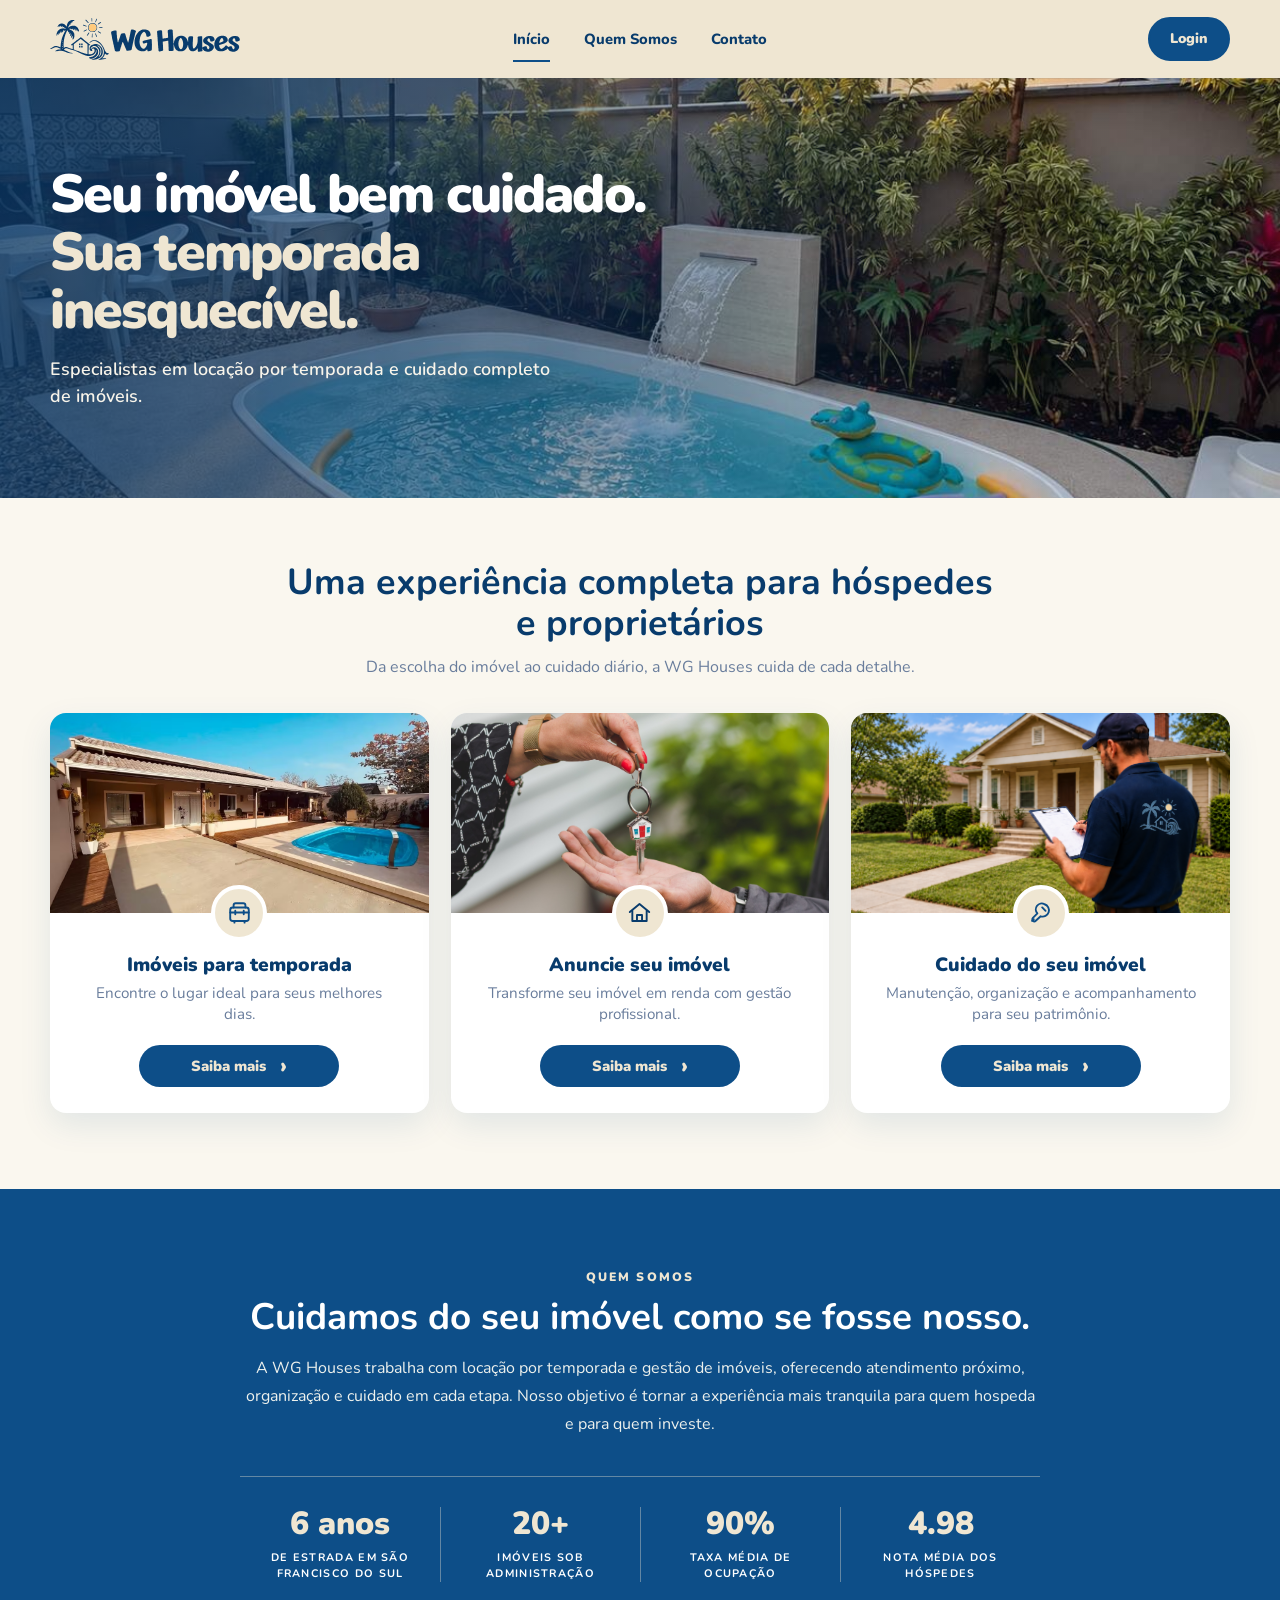
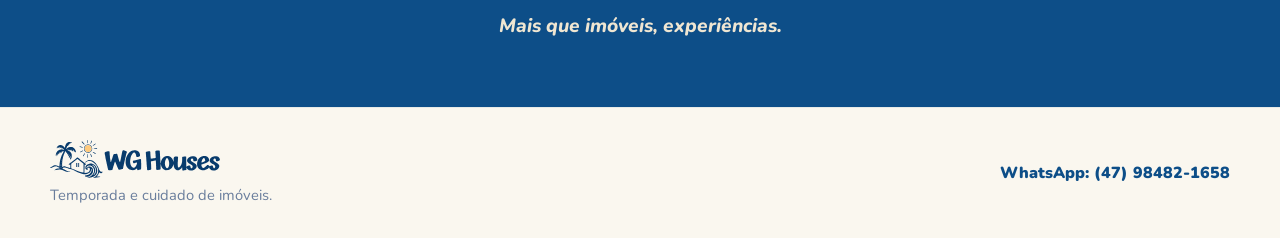
==== commit 350be5f9: "Remove CTA de contato da página principal" ====
--- a/index.html
+++ b/index.html
@@ -8,7 +8,7 @@
 <link rel="preconnect" href="https://fonts.googleapis.com"><link rel="preconnect" href="https://fonts.gstatic.com" crossorigin>
 <link href="https://fonts.googleapis.com/css2?family=Nunito:wght@400;600;700;800;900&display=swap" rel="stylesheet">
 <style>
-:root{--blue:#0d4e88;--blue-dark:#083b6c;--sand:#EFE6D2;--cream:#FAF7EF;--ink:#173552;--muted:#697d9c;--white:#fff;--header-h:78px;--wrap:1180px;--shadow:0 12px 32px rgba(13,78,136,.10)}*{box-sizing:border-box}html{scroll-behavior:smooth;scroll-padding-top:var(--header-h)}body{margin:0;overflow-x:hidden;color:var(--ink);font-family:"Nunito",system-ui,sans-serif;font-size:16px;line-height:1.5;background:var(--cream)}a{color:inherit}img{max-width:100%}.wrap{width:min(var(--wrap),calc(100% - 48px));margin-inline:auto}.header{position:fixed;inset:0 0 auto;z-index:50;height:var(--header-h);background:var(--sand);box-shadow:0 1px 0 rgba(13,78,136,.08)}.header-inner{height:100%;display:grid;grid-template-columns:1fr auto 1fr;align-items:center;gap:24px}.brand{display:inline-flex;align-items:center;width:190px;height:56px}.brand img{width:100%;height:100%;object-fit:contain;object-position:left center}.nav{height:100%;display:flex;align-items:center;gap:34px;font-size:.92rem;font-weight:800;color:var(--blue-dark)}.nav a{position:relative;display:flex;align-items:center;height:100%;text-decoration:none;white-space:nowrap}.nav a::after{content:"";position:absolute;left:50%;right:50%;bottom:16px;height:2px;background:var(--blue);transition:.25s ease}.nav a:hover::after,.nav a.active::after{left:0;right:0}.nav .nav-login{display:none}.login-link{justify-self:end;color:var(--sand);background:var(--blue);font-size:.88rem;font-weight:900;text-decoration:none;padding:9px 20px;border:2px solid var(--blue);border-radius:999px}.menu-toggle{display:none;border:0;background:transparent;padding:10px}.menu-toggle span{display:block;width:24px;height:3px;margin:5px;border-radius:2px;background:var(--blue)}main{padding-top:var(--header-h)}.hero{position:relative;min-height:420px;display:flex;align-items:center;background:url('images/home/hero-piscina.jpeg') center 55%/cover no-repeat}.hero-overlay{position:absolute;inset:0;background:linear-gradient(90deg,rgba(8,59,108,.78) 0%,rgba(8,59,108,.50) 42%,rgba(8,59,108,.08) 78%)}.hero-content{position:relative;z-index:1;padding:72px 0;color:var(--white)}.hero h1{margin:0;max-width:620px;font-size:clamp(2rem,1.35rem + 2.5vw,3.35rem);line-height:1.08;letter-spacing:-.035em;font-weight:900}.hero h1 span{color:var(--sand)}.hero p{margin:16px 0 0;max-width:510px;font-size:clamp(1rem,.92rem + .25vw,1.12rem);font-weight:600;color:#f8f4ea}.services{padding:64px 0 76px;background:var(--cream)}.section-heading{text-align:center;max-width:720px;margin:0 auto 34px}.section-heading h2{margin:0;color:var(--blue-dark);font-size:clamp(1.65rem,1.2rem + 1.4vw,2.25rem);line-height:1.15}.section-heading p{margin:10px auto 0;color:var(--muted);max-width:620px}.service-grid{display:grid;grid-template-columns:repeat(3,minmax(0,1fr));gap:22px}.service-card{position:relative;overflow:hidden;border-radius:16px;background:var(--white);box-shadow:var(--shadow);transition:transform .25s ease,box-shadow .25s ease}.service-card:hover{transform:translateY(-4px);box-shadow:0 20px 48px rgba(13,78,136,.15)}.service-card>img{display:block;width:100%;height:200px;object-fit:cover}.service-icon{position:absolute;left:50%;top:200px;width:56px;height:56px;transform:translate(-50%,-50%);display:grid;place-items:center;color:var(--blue);background:var(--sand);border:4px solid var(--white);border-radius:50%}.service-icon.house{color:var(--blue-dark)}.service-icon svg{width:27px;height:27px;fill:none;stroke:currentColor;stroke-width:2.25;stroke-linecap:round;stroke-linejoin:round}.service-body{padding:40px 24px 26px;text-align:center}.service-body h3{margin:0 0 6px;color:var(--blue-dark);font-size:1.2rem;line-height:1.25;font-weight:900}.service-body p{min-height:44px;margin:0 auto 18px;max-width:320px;color:var(--muted);font-size:.95rem;line-height:1.4}.service-body a{width:min(200px,100%);margin:auto;display:flex;justify-content:center;align-items:center;gap:14px;padding:10px 20px;border-radius:999px;background:var(--blue);color:var(--sand);font-size:.92rem;font-weight:900;text-decoration:none}.service-body a span{font-size:1.4rem;line-height:.7}.about{padding:78px 0 64px;background:var(--blue);color:var(--white)}.about-inner{width:min(800px,calc(100% - 48px));margin:auto;text-align:center}.about .eyebrow{color:var(--sand);margin:0 0 8px;font-size:.76rem;font-weight:900;text-transform:uppercase;letter-spacing:.18em}.about h2{margin:0 0 16px;font-size:clamp(1.6rem,1.1rem + 1.6vw,2.3rem);line-height:1.15}.about p{margin:0;font-size:1rem;line-height:1.75;color:#edf1ed}.stats{display:grid;grid-template-columns:repeat(4,1fr);margin:38px auto 0;max-width:1000px;border-top:1px solid rgba(239,230,210,.38);padding-top:30px}.stat{padding:0 20px}.stat+.stat{border-left:1px solid rgba(239,230,210,.38)}.stat strong{display:block;color:var(--sand);font-size:2rem;line-height:1.05;font-weight:900}.stat span{display:block;margin-top:9px;color:#fff;font-size:.68rem;line-height:1.45;text-transform:uppercase;letter-spacing:.12em;font-weight:700}.about-signature{margin:28px 0 0!important;color:var(--sand)!important;font-size:1.2rem!important;font-style:italic!important;font-weight:800!important}.cta{padding:60px 0;background:var(--sand)}.cta-inner{display:flex;align-items:center;justify-content:space-between;gap:30px}.cta h2{margin:0 0 7px;color:var(--blue-dark);font-size:clamp(1.4rem,1.05rem + 1vw,1.9rem)}.cta p{margin:0;color:#4e6265}.cta a{flex:0 0 auto;display:inline-flex;align-items:center;justify-content:center;padding:12px 22px;border-radius:999px;background:var(--blue);color:var(--sand);font-weight:900;text-decoration:none}footer{background:var(--cream);border-top:1px solid rgba(13,78,136,.08)}.footer-inner{display:flex;align-items:center;justify-content:space-between;gap:24px;padding:32px 0}footer img{display:block;width:170px;height:auto}footer p{margin:6px 0 0;font-size:.92rem;color:var(--muted)}.footer-phone{color:var(--blue);font-size:1rem;font-weight:900;text-decoration:none}@media(max-width:980px){:root{--header-h:70px}.header-inner{grid-template-columns:1fr auto;gap:8px}.brand{width:160px;height:48px}.login-link{display:none}.menu-toggle{display:block;grid-column:2}.nav{position:fixed;left:14px;right:14px;top:calc(var(--header-h) + 6px);height:auto;display:none;flex-direction:column;align-items:stretch;gap:0;padding:8px;border-radius:14px;background:var(--sand);box-shadow:var(--shadow);font-size:1rem}.nav.open{display:flex}.nav a{height:auto;padding:13px 16px}.nav a::after{display:none}.nav .nav-login{display:flex;margin-top:6px;border-top:1px solid rgba(13,78,136,.12);color:var(--blue);font-weight:900}.hero{min-height:500px;align-items:flex-end;background-position:62% center}.hero-overlay{background:linear-gradient(180deg,rgba(8,59,108,.08),rgba(8,59,108,.84) 70%)}.hero-content{padding:0 0 42px}.service-grid{grid-template-columns:1fr;max-width:520px;margin-inline:auto}.service-card>img{height:220px}.service-icon{top:220px}.cta-inner{flex-direction:column;text-align:center}.stats{grid-template-columns:repeat(2,1fr);gap:28px 0}.stat:nth-child(3){border-left:0}.stat:nth-child(3),.stat:nth-child(4){border-top:1px solid rgba(239,230,210,.38);padding-top:25px}}@media(max-width:580px){.wrap{width:calc(100% - 32px)}.brand{width:135px}.hero h1{font-size:2rem}.services{padding:48px 0 56px}.about{padding:58px 0 48px}.about-inner{width:calc(100% - 32px)}.stats{grid-template-columns:1fr;gap:20px}.stat,.stat:nth-child(3),.stat:nth-child(4){border-left:0;padding:0}.stat+.stat{border-left:0;border-top:1px solid rgba(239,230,210,.28);padding-top:20px}.footer-inner{flex-direction:column;text-align:center}}
+:root{--blue:#0d4e88;--blue-dark:#083b6c;--sand:#EFE6D2;--cream:#FAF7EF;--ink:#173552;--muted:#697d9c;--white:#fff;--header-h:78px;--wrap:1180px;--shadow:0 12px 32px rgba(13,78,136,.10)}*{box-sizing:border-box}html{scroll-behavior:smooth;scroll-padding-top:var(--header-h)}body{margin:0;overflow-x:hidden;color:var(--ink);font-family:"Nunito",system-ui,sans-serif;font-size:16px;line-height:1.5;background:var(--cream)}a{color:inherit}img{max-width:100%}.wrap{width:min(var(--wrap),calc(100% - 48px));margin-inline:auto}.header{position:fixed;inset:0 0 auto;z-index:50;height:var(--header-h);background:var(--sand);box-shadow:0 1px 0 rgba(13,78,136,.08)}.header-inner{height:100%;display:grid;grid-template-columns:1fr auto 1fr;align-items:center;gap:24px}.brand{display:inline-flex;align-items:center;width:190px;height:56px}.brand img{width:100%;height:100%;object-fit:contain;object-position:left center}.nav{height:100%;display:flex;align-items:center;gap:34px;font-size:.92rem;font-weight:800;color:var(--blue-dark)}.nav a{position:relative;display:flex;align-items:center;height:100%;text-decoration:none;white-space:nowrap}.nav a::after{content:"";position:absolute;left:50%;right:50%;bottom:16px;height:2px;background:var(--blue);transition:.25s ease}.nav a:hover::after,.nav a.active::after{left:0;right:0}.nav .nav-login{display:none}.login-link{justify-self:end;color:var(--sand);background:var(--blue);font-size:.88rem;font-weight:900;text-decoration:none;padding:9px 20px;border:2px solid var(--blue);border-radius:999px}.menu-toggle{display:none;border:0;background:transparent;padding:10px}.menu-toggle span{display:block;width:24px;height:3px;margin:5px;border-radius:2px;background:var(--blue)}main{padding-top:var(--header-h)}.hero{position:relative;min-height:420px;display:flex;align-items:center;background:url('images/home/hero-piscina.jpeg') center 55%/cover no-repeat}.hero-overlay{position:absolute;inset:0;background:linear-gradient(90deg,rgba(8,59,108,.78) 0%,rgba(8,59,108,.50) 42%,rgba(8,59,108,.08) 78%)}.hero-content{position:relative;z-index:1;padding:72px 0;color:var(--white)}.hero h1{margin:0;max-width:620px;font-size:clamp(2rem,1.35rem + 2.5vw,3.35rem);line-height:1.08;letter-spacing:-.035em;font-weight:900}.hero h1 span{color:var(--sand)}.hero p{margin:16px 0 0;max-width:510px;font-size:clamp(1rem,.92rem + .25vw,1.12rem);font-weight:600;color:#f8f4ea}.services{padding:64px 0 76px;background:var(--cream)}.section-heading{text-align:center;max-width:720px;margin:0 auto 34px}.section-heading h2{margin:0;color:var(--blue-dark);font-size:clamp(1.65rem,1.2rem + 1.4vw,2.25rem);line-height:1.15}.section-heading p{margin:10px auto 0;color:var(--muted);max-width:620px}.service-grid{display:grid;grid-template-columns:repeat(3,minmax(0,1fr));gap:22px}.service-card{position:relative;overflow:hidden;border-radius:16px;background:var(--white);box-shadow:var(--shadow);transition:transform .25s ease,box-shadow .25s ease}.service-card:hover{transform:translateY(-4px);box-shadow:0 20px 48px rgba(13,78,136,.15)}.service-card>img{display:block;width:100%;height:200px;object-fit:cover}.service-icon{position:absolute;left:50%;top:200px;width:56px;height:56px;transform:translate(-50%,-50%);display:grid;place-items:center;color:var(--blue);background:var(--sand);border:4px solid var(--white);border-radius:50%}.service-icon.house{color:var(--blue-dark)}.service-icon svg{width:27px;height:27px;fill:none;stroke:currentColor;stroke-width:2.25;stroke-linecap:round;stroke-linejoin:round}.service-body{padding:40px 24px 26px;text-align:center}.service-body h3{margin:0 0 6px;color:var(--blue-dark);font-size:1.2rem;line-height:1.25;font-weight:900}.service-body p{min-height:44px;margin:0 auto 18px;max-width:320px;color:var(--muted);font-size:.95rem;line-height:1.4}.service-body a{width:min(200px,100%);margin:auto;display:flex;justify-content:center;align-items:center;gap:14px;padding:10px 20px;border-radius:999px;background:var(--blue);color:var(--sand);font-size:.92rem;font-weight:900;text-decoration:none}.service-body a span{font-size:1.4rem;line-height:.7}.about{padding:78px 0 64px;background:var(--blue);color:var(--white)}.about-inner{width:min(800px,calc(100% - 48px));margin:auto;text-align:center}.about .eyebrow{color:var(--sand);margin:0 0 8px;font-size:.76rem;font-weight:900;text-transform:uppercase;letter-spacing:.18em}.about h2{margin:0 0 16px;font-size:clamp(1.6rem,1.1rem + 1.6vw,2.3rem);line-height:1.15}.about p{margin:0;font-size:1rem;line-height:1.75;color:#edf1ed}.stats{display:grid;grid-template-columns:repeat(4,1fr);margin:38px auto 0;max-width:1000px;border-top:1px solid rgba(239,230,210,.38);padding-top:30px}.stat{padding:0 20px}.stat+.stat{border-left:1px solid rgba(239,230,210,.38)}.stat strong{display:block;color:var(--sand);font-size:2rem;line-height:1.05;font-weight:900}.stat span{display:block;margin-top:9px;color:#fff;font-size:.68rem;line-height:1.45;text-transform:uppercase;letter-spacing:.12em;font-weight:700}.about-signature{margin:28px 0 0!important;color:var(--sand)!important;font-size:1.2rem!important;font-style:italic!important;font-weight:800!important}footer{background:var(--cream);border-top:1px solid rgba(13,78,136,.08)}.footer-inner{display:flex;align-items:center;justify-content:space-between;gap:24px;padding:32px 0}footer img{display:block;width:170px;height:auto}footer p{margin:6px 0 0;font-size:.92rem;color:var(--muted)}.footer-phone{color:var(--blue);font-size:1rem;font-weight:900;text-decoration:none}@media(max-width:980px){:root{--header-h:70px}.header-inner{grid-template-columns:1fr auto;gap:8px}.brand{width:160px;height:48px}.login-link{display:none}.menu-toggle{display:block;grid-column:2}.nav{position:fixed;left:14px;right:14px;top:calc(var(--header-h) + 6px);height:auto;display:none;flex-direction:column;align-items:stretch;gap:0;padding:8px;border-radius:14px;background:var(--sand);box-shadow:var(--shadow);font-size:1rem}.nav.open{display:flex}.nav a{height:auto;padding:13px 16px}.nav a::after{display:none}.nav .nav-login{display:flex;margin-top:6px;border-top:1px solid rgba(13,78,136,.12);color:var(--blue);font-weight:900}.hero{min-height:500px;align-items:flex-end;background-position:62% center}.hero-overlay{background:linear-gradient(180deg,rgba(8,59,108,.08),rgba(8,59,108,.84) 70%)}.hero-content{padding:0 0 42px}.service-grid{grid-template-columns:1fr;max-width:520px;margin-inline:auto}.service-card>img{height:220px}.service-icon{top:220px}.stats{grid-template-columns:repeat(2,1fr);gap:28px 0}.stat:nth-child(3){border-left:0}.stat:nth-child(3),.stat:nth-child(4){border-top:1px solid rgba(239,230,210,.38);padding-top:25px}}@media(max-width:580px){.wrap{width:calc(100% - 32px)}.brand{width:135px}.hero h1{font-size:2rem}.services{padding:48px 0 56px}.about{padding:58px 0 48px}.about-inner{width:calc(100% - 32px)}.stats{grid-template-columns:1fr;gap:20px}.stat,.stat:nth-child(3),.stat:nth-child(4){border-left:0;padding:0}.stat+.stat{border-left:0;border-top:1px solid rgba(239,230,210,.28);padding-top:20px}.footer-inner{flex-direction:column;text-align:center}}
 </style>
 </head>
-<body><header class="header" id="inicio"><div class="header-inner wrap"><a class="brand" href="#inicio" aria-label="WG Houses — início"><img src="images/logo/logo-wg-houses-novo.svg" alt="WG Houses"></a><button class="menu-toggle" type="button" aria-expanded="false" aria-controls="menu-principal" aria-label="Abrir menu"><span></span><span></span><span></span></button><nav class="nav" id="menu-principal" aria-label="Navegação principal"><a class="active" href="#inicio">Início</a><a href="#quem-somos">Quem Somos</a><a href="contato.html">Contato</a><a class="nav-login" href="login.html">Login</a></nav><a class="login-link" href="login.html">Login</a></div></header><main><section class="hero" aria-labelledby="hero-title"><div class="hero-overlay"></div><div class="hero-content wrap"><h1 id="hero-title">Seu imóvel bem cuidado.<br><span>Sua temporada inesquecível.</span></h1><p>Especialistas em locação por temporada e cuidado completo de imóveis.</p></div></section><section class="services" id="imoveis" aria-label="Serviços WG Houses"><div class="section-heading"><h2>Uma experiência completa para hóspedes e proprietários</h2><p>Da escolha do imóvel ao cuidado diário, a WG Houses cuida de cada detalhe.</p></div><div class="service-grid wrap"><article class="service-card"><img src="images/home/imovel-temporada.jpg" alt="Casa com piscina disponível para temporada"><div class="service-icon" aria-hidden="true"><svg viewBox="0 0 32 32"><path d="M9 10V7.5A2.5 2.5 0 0 1 11.5 5h9A2.5 2.5 0 0 1 23 7.5V10"/><rect x="5" y="10" width="22" height="16" rx="3"/><path d="M5 16h22M11 14v4M21 14v4M10 26v2M22 26v2"/></svg></div><div class="service-body"><h3>Imóveis para temporada</h3><p>Encontre o lugar ideal para seus melhores dias.</p><a href="https://wa.me/5547984821658?text=Ol%C3%A1%2C%20quero%20conhecer%20os%20im%C3%B3veis%20dispon%C3%ADveis%20para%20temporada." target="_blank" rel="noopener">Saiba mais <span>›</span></a></div></article><article class="service-card"><img src="images/home/anuncie-imovel.jpg" alt="Entrega das chaves de um imóvel"><div class="service-icon house" aria-hidden="true"><svg viewBox="0 0 32 32"><path d="M4.5 15.5 16 6l11.5 9.5"/><path d="M7.5 14v12h17V14M13 26v-7h6v7"/></svg></div><div class="service-body"><h3>Anuncie seu imóvel</h3><p>Transforme seu imóvel em renda com gestão profissional.</p><a href="https://wa.me/5547984821658?text=Ol%C3%A1%2C%20quero%20anunciar%20meu%20im%C3%B3vel%20com%20a%20WG%20Houses." target="_blank" rel="noopener">Saiba mais <span>›</span></a></div></article><article class="service-card"><img src="images/home/cuidado-imovel.png" alt="Profissional realizando a vistoria de um imóvel"><div class="service-icon" aria-hidden="true"><svg viewBox="0 0 32 32"><path d="M20.8 6.2a7 7 0 0 0-8.5 10.9L7 22.4a2.4 2.4 0 0 0 3.4 3.4l5.8-5.3a7 7 0 0 0 4.6-14.3Z"/><path d="m18 10 4 4M8 24l-2 2"/></svg></div><div class="service-body"><h3>Cuidado do seu imóvel</h3><p>Manutenção, organização e acompanhamento para seu patrimônio.</p><a href="https://wa.me/5547984821658?text=Ol%C3%A1%2C%20quero%20saber%20mais%20sobre%20a%20gest%C3%A3o%20do%20meu%20im%C3%B3vel." target="_blank" rel="noopener">Saiba mais <span>›</span></a></div></article></div></section><section class="about" id="quem-somos" aria-labelledby="about-title"><div class="about-inner"><p class="eyebrow">Quem somos</p><h2 id="about-title">Cuidamos do seu imóvel como se fosse nosso.</h2><p>A WG Houses trabalha com locação por temporada e gestão de imóveis, oferecendo atendimento próximo, organização e cuidado em cada etapa. Nosso objetivo é tornar a experiência mais tranquila para quem hospeda e para quem investe.</p><div class="stats" aria-label="Indicadores da WG Houses"><div class="stat"><strong>6 anos</strong><span>De estrada em São Francisco do Sul</span></div><div class="stat"><strong>20+</strong><span>Imóveis sob administração</span></div><div class="stat"><strong>90%</strong><span>Taxa média de ocupação</span></div><div class="stat"><strong>4.98</strong><span>Nota média dos hóspedes</span></div></div><p class="about-signature">Mais que imóveis, experiências.</p></div></section><section class="cta" id="contato" aria-labelledby="cta-title"><div class="cta-inner wrap"><div><h2 id="cta-title">Quer falar com a WG Houses?</h2><p>Entre em contato e descubra como podemos ajudar.</p></div><a href="contato.html">Fale conosco →</a></div></section></main><footer><div class="footer-inner wrap"><div><img src="images/logo/logo-wg-houses-novo.svg" alt="WG Houses"><p>Temporada e cuidado de imóveis.</p></div><a class="footer-phone" href="https://wa.me/5547984821658" target="_blank" rel="noopener">WhatsApp: (47) 98482-1658</a></div></footer><script>const menuButton=document.querySelector('.menu-toggle');const nav=document.querySelector('.nav');if(menuButton&&nav){menuButton.addEventListener('click',()=>{const open=nav.classList.toggle('open');menuButton.setAttribute('aria-expanded',String(open))});nav.querySelectorAll('a').forEach(link=>link.addEventListener('click',()=>{nav.classList.remove('open');menuButton.setAttribute('aria-expanded','false')}))}</script></body></html>+<body><header class="header" id="inicio"><div class="header-inner wrap"><a class="brand" href="#inicio" aria-label="WG Houses — início"><img src="images/logo/logo-wg-houses-novo.svg" alt="WG Houses"></a><button class="menu-toggle" type="button" aria-expanded="false" aria-controls="menu-principal" aria-label="Abrir menu"><span></span><span></span><span></span></button><nav class="nav" id="menu-principal" aria-label="Navegação principal"><a class="active" href="#inicio">Início</a><a href="#quem-somos">Quem Somos</a><a href="contato.html">Contato</a><a class="nav-login" href="login.html">Login</a></nav><a class="login-link" href="login.html">Login</a></div></header><main><section class="hero" aria-labelledby="hero-title"><div class="hero-overlay"></div><div class="hero-content wrap"><h1 id="hero-title">Seu imóvel bem cuidado.<br><span>Sua temporada inesquecível.</span></h1><p>Especialistas em locação por temporada e cuidado completo de imóveis.</p></div></section><section class="services" id="imoveis" aria-label="Serviços WG Houses"><div class="section-heading"><h2>Uma experiência completa para hóspedes e proprietários</h2><p>Da escolha do imóvel ao cuidado diário, a WG Houses cuida de cada detalhe.</p></div><div class="service-grid wrap"><article class="service-card"><img src="images/home/imovel-temporada.jpg" alt="Casa com piscina disponível para temporada"><div class="service-icon" aria-hidden="true"><svg viewBox="0 0 32 32"><path d="M9 10V7.5A2.5 2.5 0 0 1 11.5 5h9A2.5 2.5 0 0 1 23 7.5V10"/><rect x="5" y="10" width="22" height="16" rx="3"/><path d="M5 16h22M11 14v4M21 14v4M10 26v2M22 26v2"/></svg></div><div class="service-body"><h3>Imóveis para temporada</h3><p>Encontre o lugar ideal para seus melhores dias.</p><a href="https://wa.me/5547984821658?text=Ol%C3%A1%2C%20quero%20conhecer%20os%20im%C3%B3veis%20dispon%C3%ADveis%20para%20temporada." target="_blank" rel="noopener">Saiba mais <span>›</span></a></div></article><article class="service-card"><img src="images/home/anuncie-imovel.jpg" alt="Entrega das chaves de um imóvel"><div class="service-icon house" aria-hidden="true"><svg viewBox="0 0 32 32"><path d="M4.5 15.5 16 6l11.5 9.5"/><path d="M7.5 14v12h17V14M13 26v-7h6v7"/></svg></div><div class="service-body"><h3>Anuncie seu imóvel</h3><p>Transforme seu imóvel em renda com gestão profissional.</p><a href="https://wa.me/5547984821658?text=Ol%C3%A1%2C%20quero%20anunciar%20meu%20im%C3%B3vel%20com%20a%20WG%20Houses." target="_blank" rel="noopener">Saiba mais <span>›</span></a></div></article><article class="service-card"><img src="images/home/cuidado-imovel.png" alt="Profissional realizando a vistoria de um imóvel"><div class="service-icon" aria-hidden="true"><svg viewBox="0 0 32 32"><path d="M20.8 6.2a7 7 0 0 0-8.5 10.9L7 22.4a2.4 2.4 0 0 0 3.4 3.4l5.8-5.3a7 7 0 0 0 4.6-14.3Z"/><path d="m18 10 4 4M8 24l-2 2"/></svg></div><div class="service-body"><h3>Cuidado do seu imóvel</h3><p>Manutenção, organização e acompanhamento para seu patrimônio.</p><a href="https://wa.me/5547984821658?text=Ol%C3%A1%2C%20quero%20saber%20mais%20sobre%20a%20gest%C3%A3o%20do%20meu%20im%C3%B3vel." target="_blank" rel="noopener">Saiba mais <span>›</span></a></div></article></div></section><section class="about" id="quem-somos" aria-labelledby="about-title"><div class="about-inner"><p class="eyebrow">Quem somos</p><h2 id="about-title">Cuidamos do seu imóvel como se fosse nosso.</h2><p>A WG Houses trabalha com locação por temporada e gestão de imóveis, oferecendo atendimento próximo, organização e cuidado em cada etapa. Nosso objetivo é tornar a experiência mais tranquila para quem hospeda e para quem investe.</p><div class="stats" aria-label="Indicadores da WG Houses"><div class="stat"><strong>6 anos</strong><span>De estrada em São Francisco do Sul</span></div><div class="stat"><strong>20+</strong><span>Imóveis sob administração</span></div><div class="stat"><strong>90%</strong><span>Taxa média de ocupação</span></div><div class="stat"><strong>4.98</strong><span>Nota média dos hóspedes</span></div></div><p class="about-signature">Mais que imóveis, experiências.</p></div></section></main><footer><div class="footer-inner wrap"><div><img src="images/logo/logo-wg-houses-novo.svg" alt="WG Houses"><p>Temporada e cuidado de imóveis.</p></div><a class="footer-phone" href="https://wa.me/5547984821658" target="_blank" rel="noopener">WhatsApp: (47) 98482-1658</a></div></footer><script>const menuButton=document.querySelector('.menu-toggle');const nav=document.querySelector('.nav');if(menuButton&&nav){menuButton.addEventListener('click',()=>{const open=nav.classList.toggle('open');menuButton.setAttribute('aria-expanded',String(open))});nav.querySelectorAll('a').forEach(link=>link.addEventListener('click',()=>{nav.classList.remove('open');menuButton.setAttribute('aria-expanded','false')}))}</script></body></html>
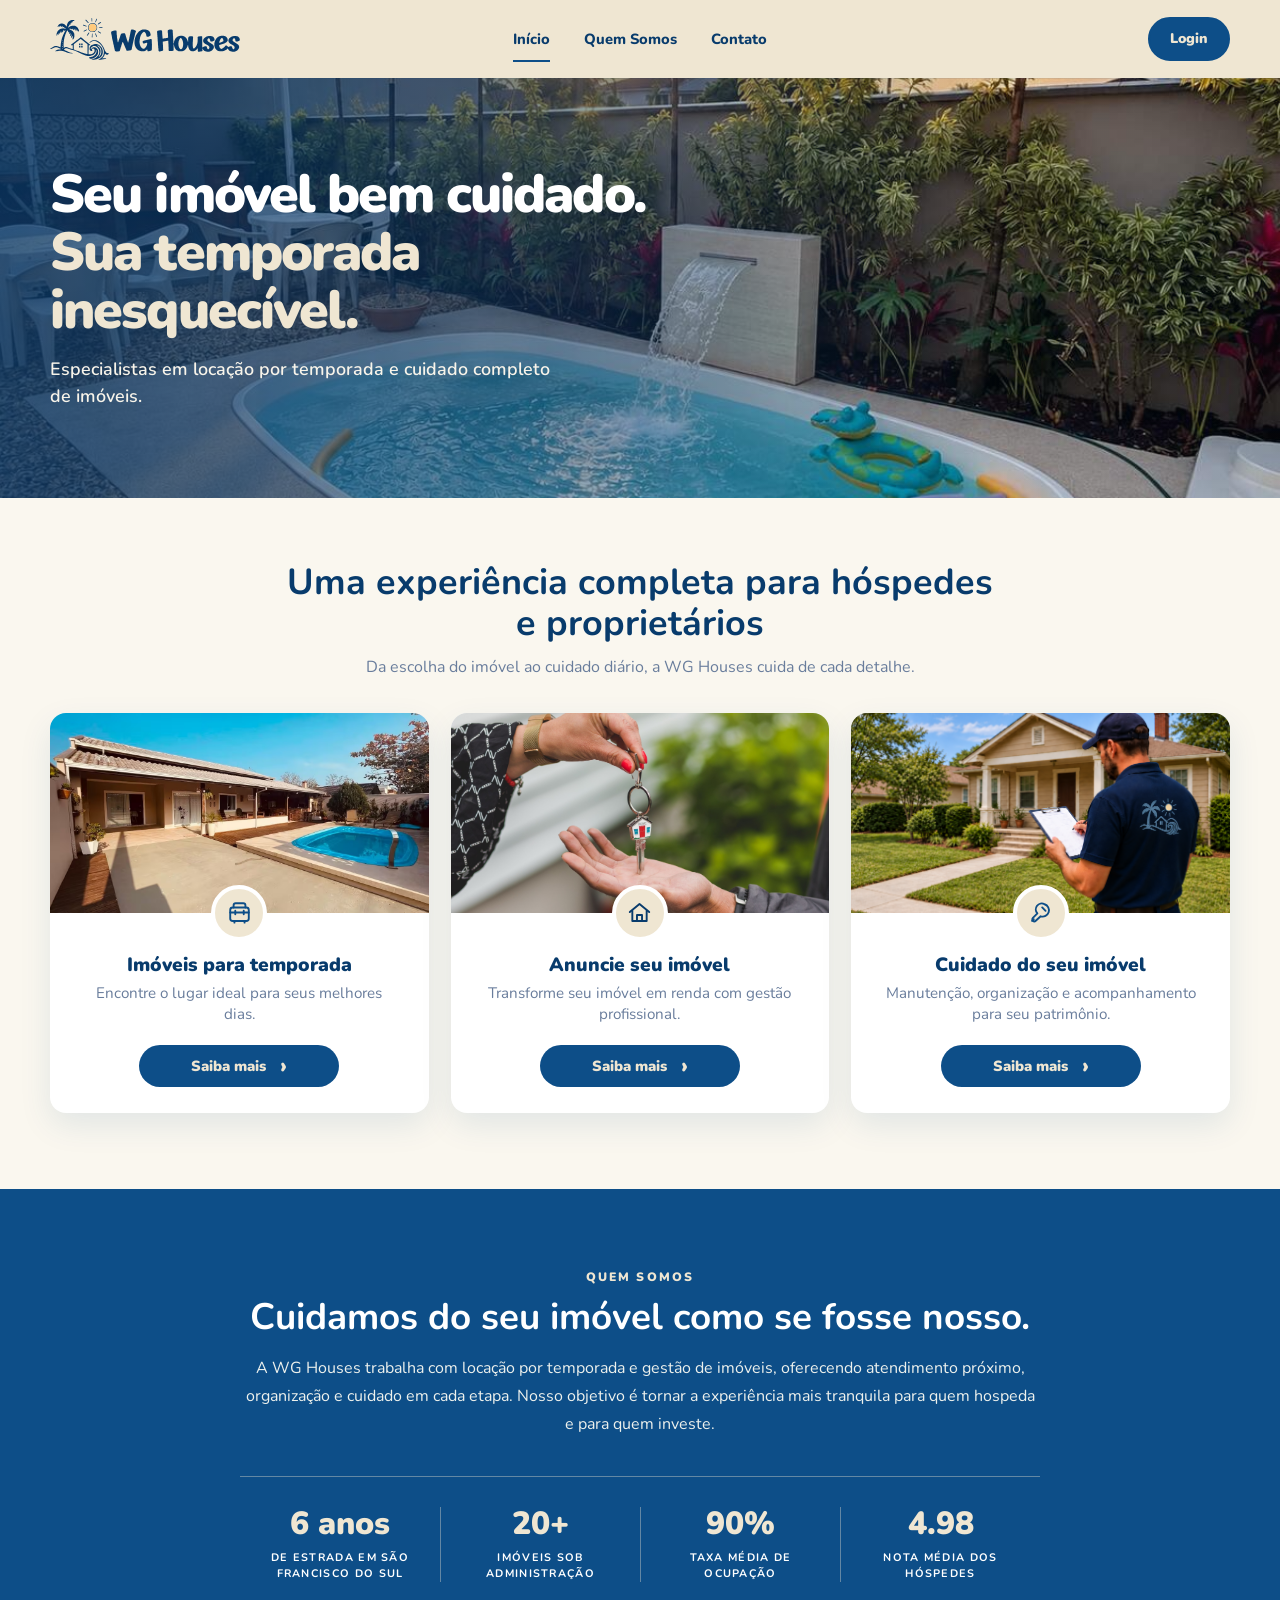
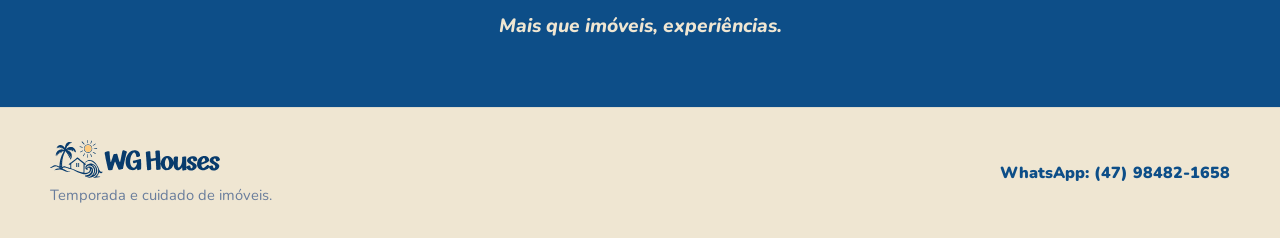
==== commit ec789218: "Deixar rodapé da página principal no mesmo tom bege" ====
--- a/index.html
+++ b/index.html
@@ -8,7 +8,7 @@
 <link rel="preconnect" href="https://fonts.googleapis.com"><link rel="preconnect" href="https://fonts.gstatic.com" crossorigin>
 <link href="https://fonts.googleapis.com/css2?family=Nunito:wght@400;600;700;800;900&display=swap" rel="stylesheet">
 <style>
-:root{--blue:#0d4e88;--blue-dark:#083b6c;--sand:#EFE6D2;--cream:#FAF7EF;--ink:#173552;--muted:#697d9c;--white:#fff;--header-h:78px;--wrap:1180px;--shadow:0 12px 32px rgba(13,78,136,.10)}*{box-sizing:border-box}html{scroll-behavior:smooth;scroll-padding-top:var(--header-h)}body{margin:0;overflow-x:hidden;color:var(--ink);font-family:"Nunito",system-ui,sans-serif;font-size:16px;line-height:1.5;background:var(--cream)}a{color:inherit}img{max-width:100%}.wrap{width:min(var(--wrap),calc(100% - 48px));margin-inline:auto}.header{position:fixed;inset:0 0 auto;z-index:50;height:var(--header-h);background:var(--sand);box-shadow:0 1px 0 rgba(13,78,136,.08)}.header-inner{height:100%;display:grid;grid-template-columns:1fr auto 1fr;align-items:center;gap:24px}.brand{display:inline-flex;align-items:center;width:190px;height:56px}.brand img{width:100%;height:100%;object-fit:contain;object-position:left center}.nav{height:100%;display:flex;align-items:center;gap:34px;font-size:.92rem;font-weight:800;color:var(--blue-dark)}.nav a{position:relative;display:flex;align-items:center;height:100%;text-decoration:none;white-space:nowrap}.nav a::after{content:"";position:absolute;left:50%;right:50%;bottom:16px;height:2px;background:var(--blue);transition:.25s ease}.nav a:hover::after,.nav a.active::after{left:0;right:0}.nav .nav-login{display:none}.login-link{justify-self:end;color:var(--sand);background:var(--blue);font-size:.88rem;font-weight:900;text-decoration:none;padding:9px 20px;border:2px solid var(--blue);border-radius:999px}.menu-toggle{display:none;border:0;background:transparent;padding:10px}.menu-toggle span{display:block;width:24px;height:3px;margin:5px;border-radius:2px;background:var(--blue)}main{padding-top:var(--header-h)}.hero{position:relative;min-height:420px;display:flex;align-items:center;background:url('images/home/hero-piscina.jpeg') center 55%/cover no-repeat}.hero-overlay{position:absolute;inset:0;background:linear-gradient(90deg,rgba(8,59,108,.78) 0%,rgba(8,59,108,.50) 42%,rgba(8,59,108,.08) 78%)}.hero-content{position:relative;z-index:1;padding:72px 0;color:var(--white)}.hero h1{margin:0;max-width:620px;font-size:clamp(2rem,1.35rem + 2.5vw,3.35rem);line-height:1.08;letter-spacing:-.035em;font-weight:900}.hero h1 span{color:var(--sand)}.hero p{margin:16px 0 0;max-width:510px;font-size:clamp(1rem,.92rem + .25vw,1.12rem);font-weight:600;color:#f8f4ea}.services{padding:64px 0 76px;background:var(--cream)}.section-heading{text-align:center;max-width:720px;margin:0 auto 34px}.section-heading h2{margin:0;color:var(--blue-dark);font-size:clamp(1.65rem,1.2rem + 1.4vw,2.25rem);line-height:1.15}.section-heading p{margin:10px auto 0;color:var(--muted);max-width:620px}.service-grid{display:grid;grid-template-columns:repeat(3,minmax(0,1fr));gap:22px}.service-card{position:relative;overflow:hidden;border-radius:16px;background:var(--white);box-shadow:var(--shadow);transition:transform .25s ease,box-shadow .25s ease}.service-card:hover{transform:translateY(-4px);box-shadow:0 20px 48px rgba(13,78,136,.15)}.service-card>img{display:block;width:100%;height:200px;object-fit:cover}.service-icon{position:absolute;left:50%;top:200px;width:56px;height:56px;transform:translate(-50%,-50%);display:grid;place-items:center;color:var(--blue);background:var(--sand);border:4px solid var(--white);border-radius:50%}.service-icon.house{color:var(--blue-dark)}.service-icon svg{width:27px;height:27px;fill:none;stroke:currentColor;stroke-width:2.25;stroke-linecap:round;stroke-linejoin:round}.service-body{padding:40px 24px 26px;text-align:center}.service-body h3{margin:0 0 6px;color:var(--blue-dark);font-size:1.2rem;line-height:1.25;font-weight:900}.service-body p{min-height:44px;margin:0 auto 18px;max-width:320px;color:var(--muted);font-size:.95rem;line-height:1.4}.service-body a{width:min(200px,100%);margin:auto;display:flex;justify-content:center;align-items:center;gap:14px;padding:10px 20px;border-radius:999px;background:var(--blue);color:var(--sand);font-size:.92rem;font-weight:900;text-decoration:none}.service-body a span{font-size:1.4rem;line-height:.7}.about{padding:78px 0 64px;background:var(--blue);color:var(--white)}.about-inner{width:min(800px,calc(100% - 48px));margin:auto;text-align:center}.about .eyebrow{color:var(--sand);margin:0 0 8px;font-size:.76rem;font-weight:900;text-transform:uppercase;letter-spacing:.18em}.about h2{margin:0 0 16px;font-size:clamp(1.6rem,1.1rem + 1.6vw,2.3rem);line-height:1.15}.about p{margin:0;font-size:1rem;line-height:1.75;color:#edf1ed}.stats{display:grid;grid-template-columns:repeat(4,1fr);margin:38px auto 0;max-width:1000px;border-top:1px solid rgba(239,230,210,.38);padding-top:30px}.stat{padding:0 20px}.stat+.stat{border-left:1px solid rgba(239,230,210,.38)}.stat strong{display:block;color:var(--sand);font-size:2rem;line-height:1.05;font-weight:900}.stat span{display:block;margin-top:9px;color:#fff;font-size:.68rem;line-height:1.45;text-transform:uppercase;letter-spacing:.12em;font-weight:700}.about-signature{margin:28px 0 0!important;color:var(--sand)!important;font-size:1.2rem!important;font-style:italic!important;font-weight:800!important}footer{background:var(--cream);border-top:1px solid rgba(13,78,136,.08)}.footer-inner{display:flex;align-items:center;justify-content:space-between;gap:24px;padding:32px 0}footer img{display:block;width:170px;height:auto}footer p{margin:6px 0 0;font-size:.92rem;color:var(--muted)}.footer-phone{color:var(--blue);font-size:1rem;font-weight:900;text-decoration:none}@media(max-width:980px){:root{--header-h:70px}.header-inner{grid-template-columns:1fr auto;gap:8px}.brand{width:160px;height:48px}.login-link{display:none}.menu-toggle{display:block;grid-column:2}.nav{position:fixed;left:14px;right:14px;top:calc(var(--header-h) + 6px);height:auto;display:none;flex-direction:column;align-items:stretch;gap:0;padding:8px;border-radius:14px;background:var(--sand);box-shadow:var(--shadow);font-size:1rem}.nav.open{display:flex}.nav a{height:auto;padding:13px 16px}.nav a::after{display:none}.nav .nav-login{display:flex;margin-top:6px;border-top:1px solid rgba(13,78,136,.12);color:var(--blue);font-weight:900}.hero{min-height:500px;align-items:flex-end;background-position:62% center}.hero-overlay{background:linear-gradient(180deg,rgba(8,59,108,.08),rgba(8,59,108,.84) 70%)}.hero-content{padding:0 0 42px}.service-grid{grid-template-columns:1fr;max-width:520px;margin-inline:auto}.service-card>img{height:220px}.service-icon{top:220px}.stats{grid-template-columns:repeat(2,1fr);gap:28px 0}.stat:nth-child(3){border-left:0}.stat:nth-child(3),.stat:nth-child(4){border-top:1px solid rgba(239,230,210,.38);padding-top:25px}}@media(max-width:580px){.wrap{width:calc(100% - 32px)}.brand{width:135px}.hero h1{font-size:2rem}.services{padding:48px 0 56px}.about{padding:58px 0 48px}.about-inner{width:calc(100% - 32px)}.stats{grid-template-columns:1fr;gap:20px}.stat,.stat:nth-child(3),.stat:nth-child(4){border-left:0;padding:0}.stat+.stat{border-left:0;border-top:1px solid rgba(239,230,210,.28);padding-top:20px}.footer-inner{flex-direction:column;text-align:center}}
+:root{--blue:#0d4e88;--blue-dark:#083b6c;--sand:#EFE6D2;--cream:#FAF7EF;--ink:#173552;--muted:#697d9c;--white:#fff;--header-h:78px;--wrap:1180px;--shadow:0 12px 32px rgba(13,78,136,.10)}*{box-sizing:border-box}html{scroll-behavior:smooth;scroll-padding-top:var(--header-h)}body{margin:0;overflow-x:hidden;color:var(--ink);font-family:"Nunito",system-ui,sans-serif;font-size:16px;line-height:1.5;background:var(--cream)}a{color:inherit}img{max-width:100%}.wrap{width:min(var(--wrap),calc(100% - 48px));margin-inline:auto}.header{position:fixed;inset:0 0 auto;z-index:50;height:var(--header-h);background:var(--sand);box-shadow:0 1px 0 rgba(13,78,136,.08)}.header-inner{height:100%;display:grid;grid-template-columns:1fr auto 1fr;align-items:center;gap:24px}.brand{display:inline-flex;align-items:center;width:190px;height:56px}.brand img{width:100%;height:100%;object-fit:contain;object-position:left center}.nav{height:100%;display:flex;align-items:center;gap:34px;font-size:.92rem;font-weight:800;color:var(--blue-dark)}.nav a{position:relative;display:flex;align-items:center;height:100%;text-decoration:none;white-space:nowrap}.nav a::after{content:"";position:absolute;left:50%;right:50%;bottom:16px;height:2px;background:var(--blue);transition:.25s ease}.nav a:hover::after,.nav a.active::after{left:0;right:0}.nav .nav-login{display:none}.login-link{justify-self:end;color:var(--sand);background:var(--blue);font-size:.88rem;font-weight:900;text-decoration:none;padding:9px 20px;border:2px solid var(--blue);border-radius:999px}.menu-toggle{display:none;border:0;background:transparent;padding:10px}.menu-toggle span{display:block;width:24px;height:3px;margin:5px;border-radius:2px;background:var(--blue)}main{padding-top:var(--header-h)}.hero{position:relative;min-height:420px;display:flex;align-items:center;background:url('images/home/hero-piscina.jpeg') center 55%/cover no-repeat}.hero-overlay{position:absolute;inset:0;background:linear-gradient(90deg,rgba(8,59,108,.78) 0%,rgba(8,59,108,.50) 42%,rgba(8,59,108,.08) 78%)}.hero-content{position:relative;z-index:1;padding:72px 0;color:var(--white)}.hero h1{margin:0;max-width:620px;font-size:clamp(2rem,1.35rem + 2.5vw,3.35rem);line-height:1.08;letter-spacing:-.035em;font-weight:900}.hero h1 span{color:var(--sand)}.hero p{margin:16px 0 0;max-width:510px;font-size:clamp(1rem,.92rem + .25vw,1.12rem);font-weight:600;color:#f8f4ea}.services{padding:64px 0 76px;background:var(--cream)}.section-heading{text-align:center;max-width:720px;margin:0 auto 34px}.section-heading h2{margin:0;color:var(--blue-dark);font-size:clamp(1.65rem,1.2rem + 1.4vw,2.25rem);line-height:1.15}.section-heading p{margin:10px auto 0;color:var(--muted);max-width:620px}.service-grid{display:grid;grid-template-columns:repeat(3,minmax(0,1fr));gap:22px}.service-card{position:relative;overflow:hidden;border-radius:16px;background:var(--white);box-shadow:var(--shadow);transition:transform .25s ease,box-shadow .25s ease}.service-card:hover{transform:translateY(-4px);box-shadow:0 20px 48px rgba(13,78,136,.15)}.service-card>img{display:block;width:100%;height:200px;object-fit:cover}.service-icon{position:absolute;left:50%;top:200px;width:56px;height:56px;transform:translate(-50%,-50%);display:grid;place-items:center;color:var(--blue);background:var(--sand);border:4px solid var(--white);border-radius:50%}.service-icon.house{color:var(--blue-dark)}.service-icon svg{width:27px;height:27px;fill:none;stroke:currentColor;stroke-width:2.25;stroke-linecap:round;stroke-linejoin:round}.service-body{padding:40px 24px 26px;text-align:center}.service-body h3{margin:0 0 6px;color:var(--blue-dark);font-size:1.2rem;line-height:1.25;font-weight:900}.service-body p{min-height:44px;margin:0 auto 18px;max-width:320px;color:var(--muted);font-size:.95rem;line-height:1.4}.service-body a{width:min(200px,100%);margin:auto;display:flex;justify-content:center;align-items:center;gap:14px;padding:10px 20px;border-radius:999px;background:var(--blue);color:var(--sand);font-size:.92rem;font-weight:900;text-decoration:none}.service-body a span{font-size:1.4rem;line-height:.7}.about{padding:78px 0 64px;background:var(--blue);color:var(--white)}.about-inner{width:min(800px,calc(100% - 48px));margin:auto;text-align:center}.about .eyebrow{color:var(--sand);margin:0 0 8px;font-size:.76rem;font-weight:900;text-transform:uppercase;letter-spacing:.18em}.about h2{margin:0 0 16px;font-size:clamp(1.6rem,1.1rem + 1.6vw,2.3rem);line-height:1.15}.about p{margin:0;font-size:1rem;line-height:1.75;color:#edf1ed}.stats{display:grid;grid-template-columns:repeat(4,1fr);margin:38px auto 0;max-width:1000px;border-top:1px solid rgba(239,230,210,.38);padding-top:30px}.stat{padding:0 20px}.stat+.stat{border-left:1px solid rgba(239,230,210,.38)}.stat strong{display:block;color:var(--sand);font-size:2rem;line-height:1.05;font-weight:900}.stat span{display:block;margin-top:9px;color:#fff;font-size:.68rem;line-height:1.45;text-transform:uppercase;letter-spacing:.12em;font-weight:700}.about-signature{margin:28px 0 0!important;color:var(--sand)!important;font-size:1.2rem!important;font-style:italic!important;font-weight:800!important}footer{background:var(--sand);border-top:1px solid rgba(13,78,136,.08)}.footer-inner{display:flex;align-items:center;justify-content:space-between;gap:24px;padding:32px 0}footer img{display:block;width:170px;height:auto}footer p{margin:6px 0 0;font-size:.92rem;color:var(--muted)}.footer-phone{color:var(--blue);font-size:1rem;font-weight:900;text-decoration:none}@media(max-width:980px){:root{--header-h:70px}.header-inner{grid-template-columns:1fr auto;gap:8px}.brand{width:160px;height:48px}.login-link{display:none}.menu-toggle{display:block;grid-column:2}.nav{position:fixed;left:14px;right:14px;top:calc(var(--header-h) + 6px);height:auto;display:none;flex-direction:column;align-items:stretch;gap:0;padding:8px;border-radius:14px;background:var(--sand);box-shadow:var(--shadow);font-size:1rem}.nav.open{display:flex}.nav a{height:auto;padding:13px 16px}.nav a::after{display:none}.nav .nav-login{display:flex;margin-top:6px;border-top:1px solid rgba(13,78,136,.12);color:var(--blue);font-weight:900}.hero{min-height:500px;align-items:flex-end;background-position:62% center}.hero-overlay{background:linear-gradient(180deg,rgba(8,59,108,.08),rgba(8,59,108,.84) 70%)}.hero-content{padding:0 0 42px}.service-grid{grid-template-columns:1fr;max-width:520px;margin-inline:auto}.service-card>img{height:220px}.service-icon{top:220px}.stats{grid-template-columns:repeat(2,1fr);gap:28px 0}.stat:nth-child(3){border-left:0}.stat:nth-child(3),.stat:nth-child(4){border-top:1px solid rgba(239,230,210,.38);padding-top:25px}}@media(max-width:580px){.wrap{width:calc(100% - 32px)}.brand{width:135px}.hero h1{font-size:2rem}.services{padding:48px 0 56px}.about{padding:58px 0 48px}.about-inner{width:calc(100% - 32px)}.stats{grid-template-columns:1fr;gap:20px}.stat,.stat:nth-child(3),.stat:nth-child(4){border-left:0;padding:0}.stat+.stat{border-left:0;border-top:1px solid rgba(239,230,210,.28);padding-top:20px}.footer-inner{flex-direction:column;text-align:center}}
 </style>
 </head>
 <body><header class="header" id="inicio"><div class="header-inner wrap"><a class="brand" href="#inicio" aria-label="WG Houses — início"><img src="images/logo/logo-wg-houses-novo.svg" alt="WG Houses"></a><button class="menu-toggle" type="button" aria-expanded="false" aria-controls="menu-principal" aria-label="Abrir menu"><span></span><span></span><span></span></button><nav class="nav" id="menu-principal" aria-label="Navegação principal"><a class="active" href="#inicio">Início</a><a href="#quem-somos">Quem Somos</a><a href="contato.html">Contato</a><a class="nav-login" href="login.html">Login</a></nav><a class="login-link" href="login.html">Login</a></div></header><main><section class="hero" aria-labelledby="hero-title"><div class="hero-overlay"></div><div class="hero-content wrap"><h1 id="hero-title">Seu imóvel bem cuidado.<br><span>Sua temporada inesquecível.</span></h1><p>Especialistas em locação por temporada e cuidado completo de imóveis.</p></div></section><section class="services" id="imoveis" aria-label="Serviços WG Houses"><div class="section-heading"><h2>Uma experiência completa para hóspedes e proprietários</h2><p>Da escolha do imóvel ao cuidado diário, a WG Houses cuida de cada detalhe.</p></div><div class="service-grid wrap"><article class="service-card"><img src="images/home/imovel-temporada.jpg" alt="Casa com piscina disponível para temporada"><div class="service-icon" aria-hidden="true"><svg viewBox="0 0 32 32"><path d="M9 10V7.5A2.5 2.5 0 0 1 11.5 5h9A2.5 2.5 0 0 1 23 7.5V10"/><rect x="5" y="10" width="22" height="16" rx="3"/><path d="M5 16h22M11 14v4M21 14v4M10 26v2M22 26v2"/></svg></div><div class="service-body"><h3>Imóveis para temporada</h3><p>Encontre o lugar ideal para seus melhores dias.</p><a href="https://wa.me/5547984821658?text=Ol%C3%A1%2C%20quero%20conhecer%20os%20im%C3%B3veis%20dispon%C3%ADveis%20para%20temporada." target="_blank" rel="noopener">Saiba mais <span>›</span></a></div></article><article class="service-card"><img src="images/home/anuncie-imovel.jpg" alt="Entrega das chaves de um imóvel"><div class="service-icon house" aria-hidden="true"><svg viewBox="0 0 32 32"><path d="M4.5 15.5 16 6l11.5 9.5"/><path d="M7.5 14v12h17V14M13 26v-7h6v7"/></svg></div><div class="service-body"><h3>Anuncie seu imóvel</h3><p>Transforme seu imóvel em renda com gestão profissional.</p><a href="https://wa.me/5547984821658?text=Ol%C3%A1%2C%20quero%20anunciar%20meu%20im%C3%B3vel%20com%20a%20WG%20Houses." target="_blank" rel="noopener">Saiba mais <span>›</span></a></div></article><article class="service-card"><img src="images/home/cuidado-imovel.png" alt="Profissional realizando a vistoria de um imóvel"><div class="service-icon" aria-hidden="true"><svg viewBox="0 0 32 32"><path d="M20.8 6.2a7 7 0 0 0-8.5 10.9L7 22.4a2.4 2.4 0 0 0 3.4 3.4l5.8-5.3a7 7 0 0 0 4.6-14.3Z"/><path d="m18 10 4 4M8 24l-2 2"/></svg></div><div class="service-body"><h3>Cuidado do seu imóvel</h3><p>Manutenção, organização e acompanhamento para seu patrimônio.</p><a href="https://wa.me/5547984821658?text=Ol%C3%A1%2C%20quero%20saber%20mais%20sobre%20a%20gest%C3%A3o%20do%20meu%20im%C3%B3vel." target="_blank" rel="noopener">Saiba mais <span>›</span></a></div></article></div></section><section class="about" id="quem-somos" aria-labelledby="about-title"><div class="about-inner"><p class="eyebrow">Quem somos</p><h2 id="about-title">Cuidamos do seu imóvel como se fosse nosso.</h2><p>A WG Houses trabalha com locação por temporada e gestão de imóveis, oferecendo atendimento próximo, organização e cuidado em cada etapa. Nosso objetivo é tornar a experiência mais tranquila para quem hospeda e para quem investe.</p><div class="stats" aria-label="Indicadores da WG Houses"><div class="stat"><strong>6 anos</strong><span>De estrada em São Francisco do Sul</span></div><div class="stat"><strong>20+</strong><span>Imóveis sob administração</span></div><div class="stat"><strong>90%</strong><span>Taxa média de ocupação</span></div><div class="stat"><strong>4.98</strong><span>Nota média dos hóspedes</span></div></div><p class="about-signature">Mais que imóveis, experiências.</p></div></section></main><footer><div class="footer-inner wrap"><div><img src="images/logo/logo-wg-houses-novo.svg" alt="WG Houses"><p>Temporada e cuidado de imóveis.</p></div><a class="footer-phone" href="https://wa.me/5547984821658" target="_blank" rel="noopener">WhatsApp: (47) 98482-1658</a></div></footer><script>const menuButton=document.querySelector('.menu-toggle');const nav=document.querySelector('.nav');if(menuButton&&nav){menuButton.addEventListener('click',()=>{const open=nav.classList.toggle('open');menuButton.setAttribute('aria-expanded',String(open))});nav.querySelectorAll('a').forEach(link=>link.addEventListener('click',()=>{nav.classList.remove('open');menuButton.setAttribute('aria-expanded','false')}))}</script></body></html>
